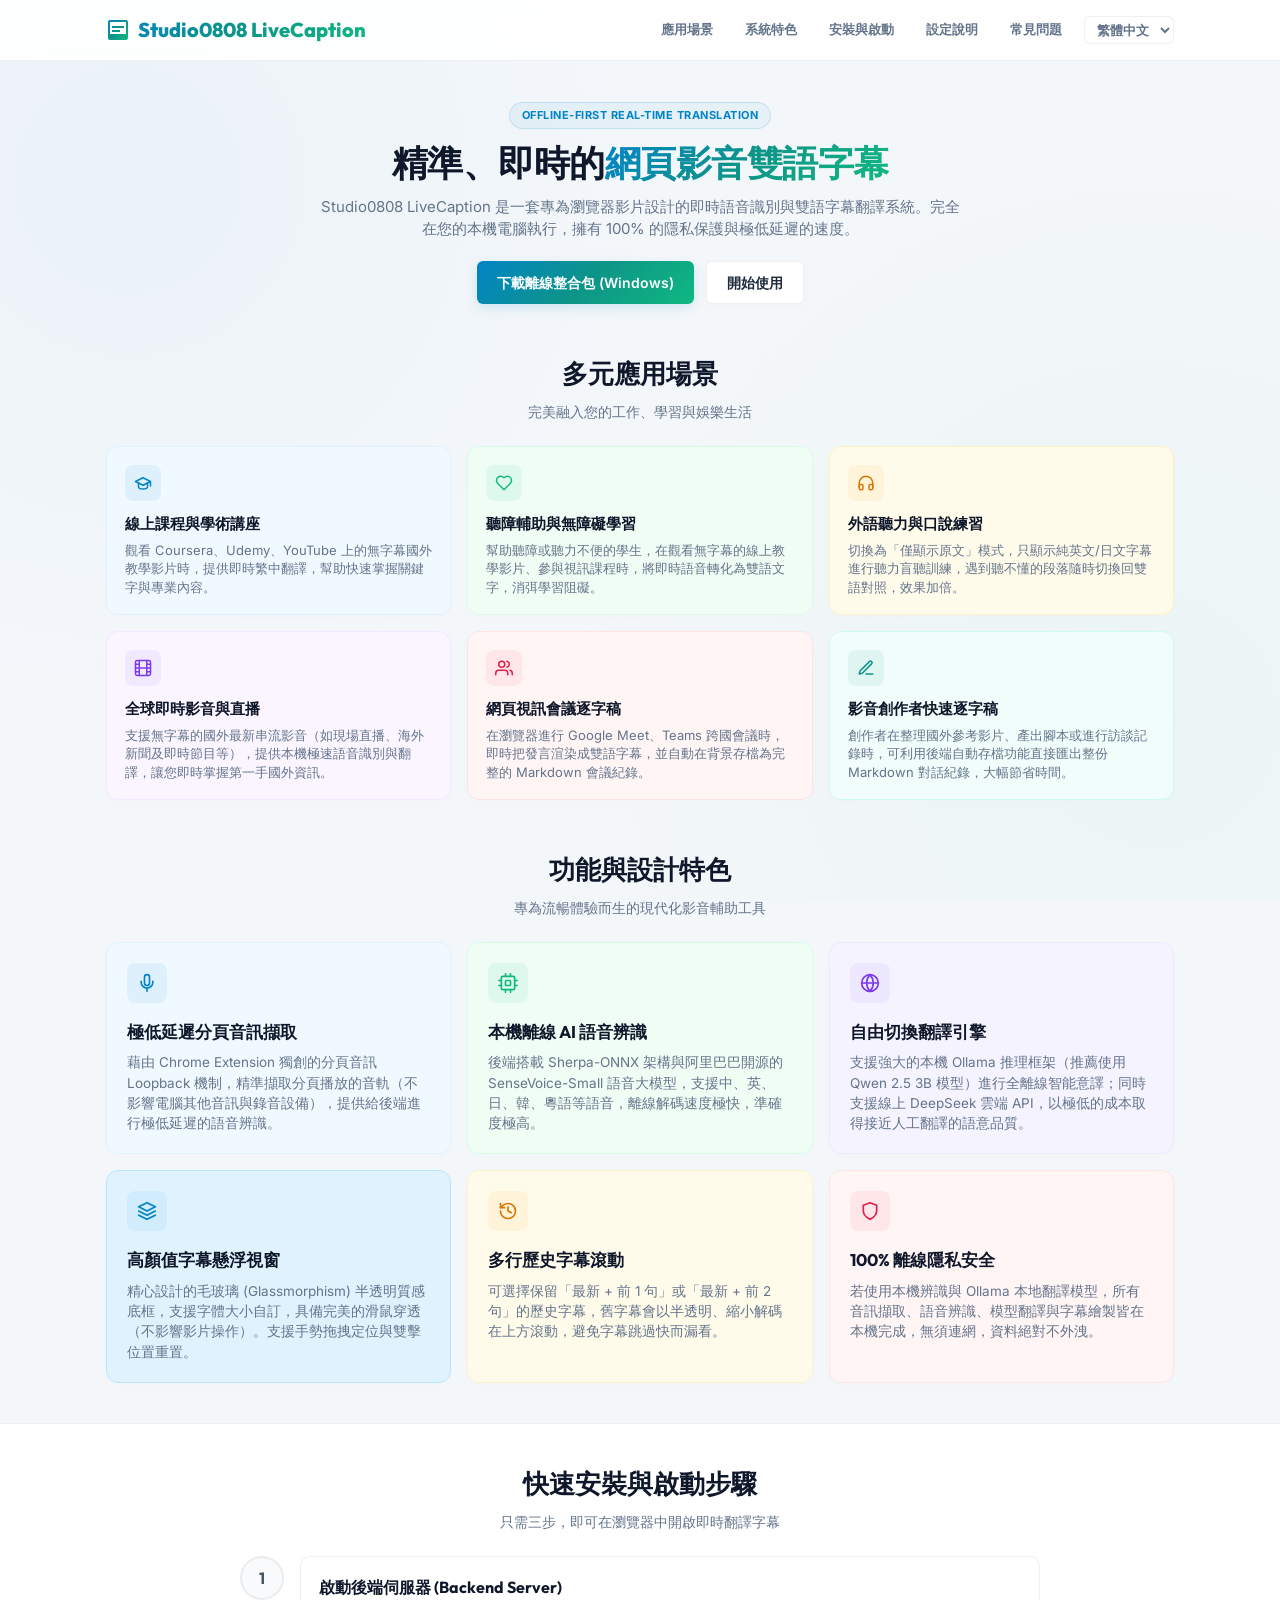
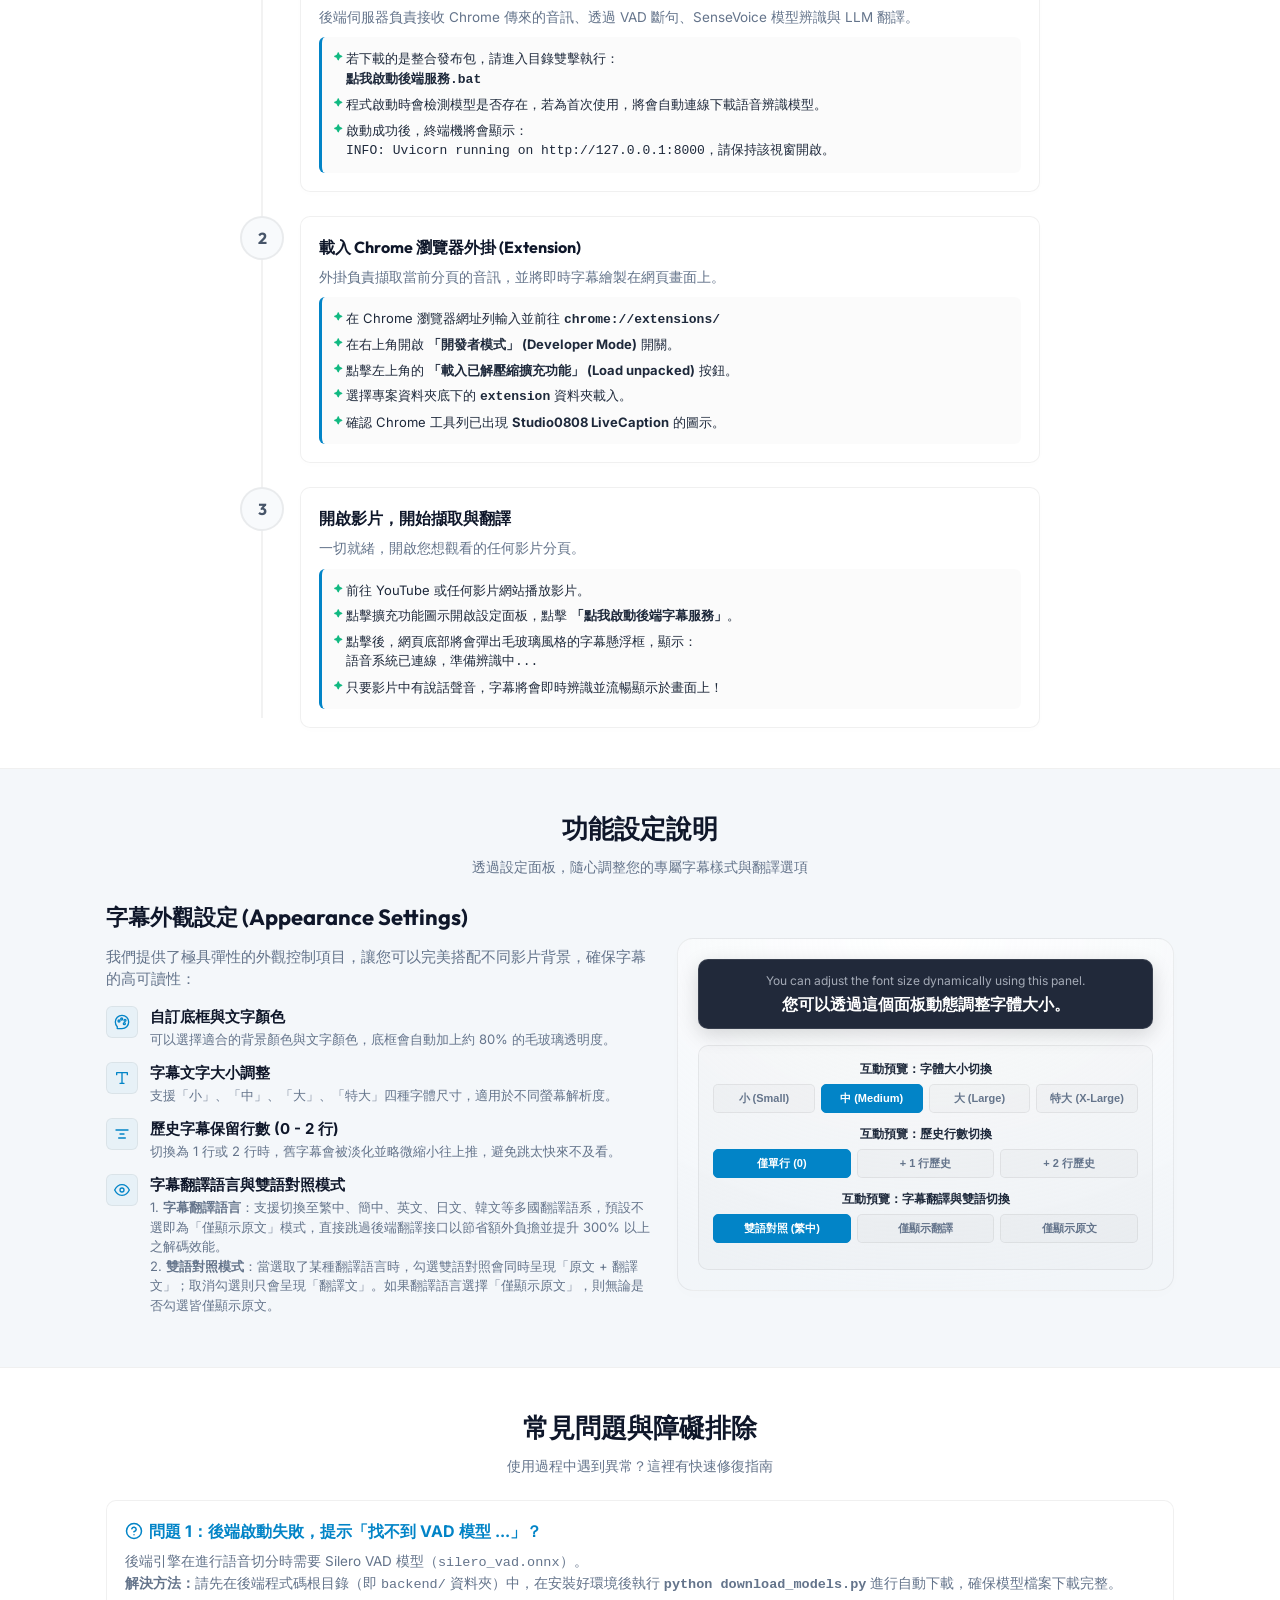
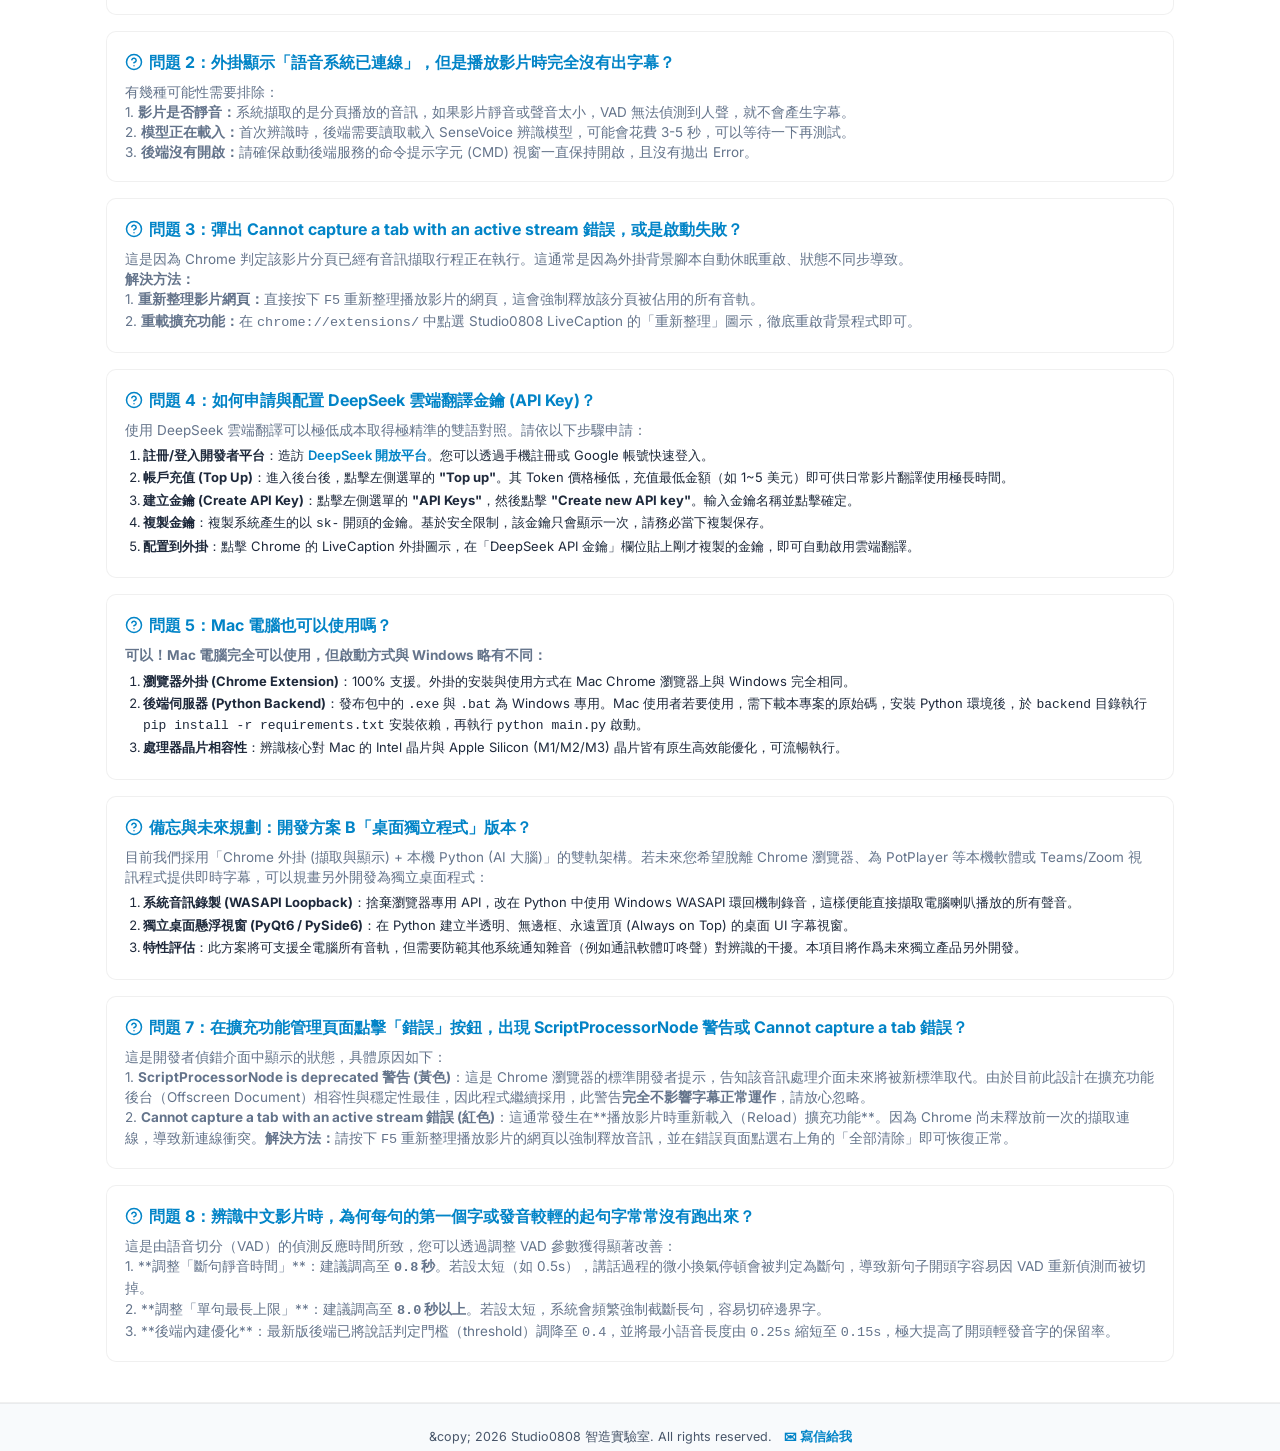
==== docs/index.html @ 37055230 "fix: repair duplicate rendering in FAQ and add missing macOS Python dependencies" ====
<!DOCTYPE html>
<html lang="zh-TW">
<head>
  <meta charset="UTF-8">
  <meta name="viewport" content="width=device-width, initial-scale=1.0">
  <title>即時字幕-Studio0808 </title>
  <!-- Colorful Inline SVG Favicon representing speech & play -->
  <link rel="icon" type="image/svg+xml" href="data:image/svg+xml,%3Csvg xmlns='http://www.w3.org/2000/svg' viewBox='0 0 24 24'%3E%3Cdefs%3E%3ClinearGradient id='fav-grad' x1='0%25' y1='0%25' x2='100%25' y2='100%25'%3E%3Cstop offset='0%25' stop-color='%230284c7'/%3E%3Cstop offset='100%25' stop-color='%2310b981'/%3E%3C/linearGradient%3E%3C/defs%3E%3Cpath fill='url(%23fav-grad)' d='M20 2H4c-1.1 0-2 .9-2 2v12c0 1.1.9 2 2 2h14l4 4V4c0-1.1-.9-2-2-2zM8 14H6v-2h2v2zm0-3H6V9h2v2zm0-3H6V6h2v2zm8 6h-6v-2h6v2zm0-3h-6V9h6v2zm0-3h-6V6h6v2z'/%3E%3C/svg%3E">
  <!-- Google Fonts: Inter & Outfit -->
  <link rel="preconnect" href="https://fonts.googleapis.com">
  <link rel="preconnect" href="https://fonts.gstatic.com" crossorigin>
  <link href="https://fonts.googleapis.com/css2?family=Inter:wght@300;400;500;600;700&family=Outfit:wght@400;500;600;700;800&display=swap" rel="stylesheet">
  
  <style>
    :root {
      --bg-primary: #f4f7fa; /* 陽光清新淺灰藍 */
      --bg-secondary: #ffffff; /* 純白背景 */
      --bg-tertiary: #eef2f6; /* 卡片與側欄底色 */
      --text-primary: #1e293b; /* 深石板灰 */
      --text-secondary: #64748b; /* 涼爽灰色 */
      --accent-gradient: linear-gradient(135deg, #0284c7 0%, #0d9488 50%, #10b981 100%); /* 蔚藍到翠綠漸層 */
      --accent-color: #0284c7; /* 蔚藍 */
      --accent-color-light: #10b981; /* 翠綠 */
      --accent-glow: rgba(2, 132, 199, 0.08);
      --glass-bg: rgba(255, 255, 255, 0.9);
      --glass-border: rgba(0, 0, 0, 0.06);
      --font-heading: 'Outfit', 'Inter', -apple-system, BlinkMacSystemFont, sans-serif;
      --font-body: 'Inter', -apple-system, BlinkMacSystemFont, "Segoe UI", Roboto, sans-serif;
      --transition-smooth: all 0.25s cubic-bezier(0.4, 0, 0.2, 1);
    }

    * {
      box-sizing: border-box;
      margin: 0;
      padding: 0;
    }

    html {
      scroll-behavior: smooth;
    }

    body {
      background-color: var(--bg-primary);
      color: var(--text-primary);
      font-family: var(--font-body);
      line-height: 1.5;
      overflow-x: hidden;
      background-image: 
        radial-gradient(circle at 10% 20%, rgba(2, 132, 199, 0.04) 0%, transparent 40%),
        radial-gradient(circle at 90% 80%, rgba(16, 185, 129, 0.04) 0%, transparent 45%);
      background-attachment: fixed;
    }

    /* Custom Scrollbar */
    ::-webkit-scrollbar {
      width: 8px;
    }
    ::-webkit-scrollbar-track {
      background: var(--bg-primary);
    }
    ::-webkit-scrollbar-thumb {
      background: #cbd5e1;
      border-radius: 4px;
    }
    ::-webkit-scrollbar-thumb:hover {
      background: #94a3b8;
    }

    /* Container layout */
    .container {
      max-width: 1100px;
      margin: 0 auto;
      padding: 0 16px;
    }

    /* Header & Navigation */
    header {
      background: rgba(255, 255, 255, 0.85);
      backdrop-filter: blur(12px);
      -webkit-backdrop-filter: blur(12px);
      border-bottom: 1px solid var(--glass-border);
      position: sticky;
      top: 0;
      z-index: 100;
      transition: var(--transition-smooth);
    }

    .nav-wrapper {
      display: flex;
      justify-content: space-between;
      align-items: center;
      height: 60px;
    }

    .logo {
      font-family: var(--font-heading);
      font-size: 20px;
      font-weight: 800;
      background: var(--accent-gradient);
      -webkit-background-clip: text;
      -webkit-text-fill-color: transparent;
      display: flex;
      align-items: center;
      gap: 8px;
    }

    .logo svg {
      width: 24px;
      height: 24px;
      fill: url(#logo-grad);
    }

    nav ul {
      display: flex;
      list-style: none;
      gap: 12px;
    }

    nav a {
      color: var(--text-secondary);
      text-decoration: none;
      font-weight: 600;
      font-size: 13px;
      transition: var(--transition-smooth);
      padding: 6px 10px;
      border-radius: 6px;
    }

    nav a:hover, nav a.active {
      color: var(--text-primary);
      background: rgba(0, 0, 0, 0.04);
    }

    /* Hero Section (More Compact) */
    .hero {
      padding: 40px 0 20px;
      text-align: center;
      position: relative;
    }

    .hero-badge {
      display: inline-block;
      padding: 4px 12px;
      background: rgba(2, 132, 199, 0.06);
      border: 1px solid rgba(2, 132, 199, 0.15);
      border-radius: 100px;
      color: #0284c7;
      font-size: 11px;
      font-weight: 700;
      margin-bottom: 12px;
      text-transform: uppercase;
      letter-spacing: 0.5px;
    }

    .hero h1 {
      font-family: var(--font-heading);
      font-size: 36px;
      font-weight: 800;
      line-height: 1.2;
      margin-bottom: 12px;
      letter-spacing: -0.5px;
      color: #0f172a;
    }

    .hero h1 span {
      background: var(--accent-gradient);
      -webkit-background-clip: text;
      -webkit-text-fill-color: transparent;
    }

    .hero p {
      font-size: 15px;
      color: var(--text-secondary);
      max-width: 650px;
      margin: 0 auto 20px;
    }

    .hero-buttons {
      display: flex;
      justify-content: center;
      gap: 12px;
    }

    .btn {
      display: inline-flex;
      align-items: center;
      gap: 6px;
      padding: 10px 20px;
      border-radius: 6px;
      font-size: 14px;
      font-weight: 600;
      text-decoration: none;
      cursor: pointer;
      transition: var(--transition-smooth);
    }

    .btn-primary {
      background: var(--accent-gradient);
      color: white;
      box-shadow: 0 4px 12px rgba(2, 132, 199, 0.15);
    }

    .btn-primary:hover {
      transform: translateY(-1.5px);
      box-shadow: 0 6px 18px rgba(2, 132, 199, 0.25);
    }

    .btn-secondary {
      background: #ffffff;
      color: var(--text-primary);
      border: 1px solid var(--glass-border);
      box-shadow: 0 2px 8px rgba(0, 0, 0, 0.02);
    }

    .btn-secondary:hover {
      background: var(--bg-tertiary);
      transform: translateY(-1.5px);
    }

    /* Scenarios Section (More Compact) */
    .scenarios-section {
      padding: 30px 0 20px;
    }

    .scenarios-grid {
      display: grid;
      grid-template-columns: repeat(auto-fit, minmax(280px, 1fr));
      gap: 16px;
      margin-top: 20px;
    }

    .scenario-card {
      background: var(--glass-bg);
      border: 1px solid var(--glass-border);
      border-radius: 12px;
      padding: 18px;
      box-shadow: 0 2px 12px rgba(0, 0, 0, 0.01);
      transition: var(--transition-smooth);
    }

    .scenario-card:hover {
      transform: translateY(-3px);
      box-shadow: 0 8px 20px rgba(2, 132, 199, 0.06);
      border-color: rgba(2, 132, 199, 0.15);
    }

    /* Diverse Light Pastel Backgrounds for Scenario Cards */
    .scenario-card:nth-child(1) { background-color: #f0f9ff; border-color: #e0f2fe; }
    .scenario-card:nth-child(1) .scenario-icon { background: rgba(2, 132, 199, 0.08); color: #0284c7; }

    .scenario-card:nth-child(2) { background-color: #f0fdf4; border-color: #dcfce7; }
    .scenario-card:nth-child(2) .scenario-icon { background: rgba(16, 185, 129, 0.08); color: #10b981; }

    .scenario-card:nth-child(3) { background-color: #fffbeb; border-color: #fef3c7; }
    .scenario-card:nth-child(3) .scenario-icon { background: rgba(245, 158, 11, 0.08); color: #d97706; }

    .scenario-card:nth-child(4) { background-color: #faf5ff; border-color: #f3e8ff; }
    .scenario-card:nth-child(4) .scenario-icon { background: rgba(139, 92, 246, 0.08); color: #7c3aed; }

    .scenario-card:nth-child(5) { background-color: #fff5f5; border-color: #ffe3e3; }
    .scenario-card:nth-child(5) .scenario-icon { background: rgba(244, 63, 94, 0.08); color: #e11d48; }

    .scenario-card:nth-child(6) { background-color: #f0fdfa; border-color: #ccfbf1; }
    .scenario-card:nth-child(6) .scenario-icon { background: rgba(13, 148, 136, 0.08); color: #0d9488; }

    .scenario-icon {
      width: 36px;
      height: 36px;
      background: rgba(16, 185, 129, 0.06);
      color: var(--accent-color-light);
      border-radius: 8px;
      display: flex;
      align-items: center;
      justify-content: center;
      margin-bottom: 12px;
    }

    .scenario-icon svg {
      width: 18px;
      height: 18px;
    }

    .scenario-card h3 {
      font-family: var(--font-heading);
      font-size: 15px;
      font-weight: 700;
      color: #0f172a;
      margin-bottom: 6px;
    }

    .scenario-card p {
      font-size: 13px;
      color: var(--text-secondary);
      line-height: 1.4;
    }

    /* Features Grid (More Compact) */
    .features-section {
      padding: 30px 0 40px;
    }

    .section-title-wrapper {
      text-align: center;
      margin-bottom: 24px;
    }

    .section-title {
      font-family: var(--font-heading);
      font-size: 26px;
      font-weight: 700;
      color: #0f172a;
      margin-bottom: 8px;
    }

    .section-subtitle {
      font-size: 14px;
      color: var(--text-secondary);
      max-width: 600px;
      margin: 0 auto;
    }

    .features-grid {
      display: grid;
      grid-template-columns: repeat(auto-fit, minmax(280px, 1fr));
      gap: 16px;
    }

    .feature-card {
      background: var(--bg-secondary);
      border: 1px solid var(--glass-border);
      border-radius: 12px;
      padding: 20px;
      box-shadow: 0 2px 12px rgba(0, 0, 0, 0.01);
      transition: var(--transition-smooth);
      position: relative;
      overflow: hidden;
    }

    .feature-card::before {
      content: '';
      position: absolute;
      top: 0;
      left: 0;
      width: 100%;
      height: 3px;
      background: var(--accent-gradient);
      opacity: 0;
      transition: var(--transition-smooth);
    }

    .feature-card:hover {
      transform: translateY(-4px);
      border-color: rgba(2, 132, 199, 0.15);
      box-shadow: 0 10px 25px rgba(2, 132, 199, 0.04);
    }

    .feature-card:hover::before {
      opacity: 1;
    }

    /* Diverse Light Pastel Backgrounds for Feature Cards */
    .feature-card:nth-child(1) { background-color: #f0f9ff; border-color: #e0f2fe; }
    .feature-card:nth-child(1) .feature-icon-wrapper { background: rgba(2, 132, 199, 0.08); color: #0284c7; }

    .feature-card:nth-child(2) { background-color: #f0fdf4; border-color: #dcfce7; }
    .feature-card:nth-child(2) .feature-icon-wrapper { background: rgba(16, 185, 129, 0.08); color: #10b981; }

    .feature-card:nth-child(3) { background-color: #f5f3ff; border-color: #ede9fe; }
    .feature-card:nth-child(3) .feature-icon-wrapper { background: rgba(139, 92, 246, 0.08); color: #7c3aed; }

    .feature-card:nth-child(4) { background-color: #e0f2fe; border-color: #bae6fd; }
    .feature-card:nth-child(4) .feature-icon-wrapper { background: rgba(14, 165, 233, 0.08); color: #0284c7; }

    .feature-card:nth-child(5) { background-color: #fffbeb; border-color: #fef3c7; }
    .feature-card:nth-child(5) .feature-icon-wrapper { background: rgba(245, 158, 11, 0.08); color: #d97706; }

    .feature-card:nth-child(6) { background-color: #fff5f5; border-color: #ffe3e3; }
    .feature-card:nth-child(6) .feature-icon-wrapper { background: rgba(244, 63, 94, 0.08); color: #e11d48; }

    .feature-icon-wrapper {
      width: 40px;
      height: 40px;
      border-radius: 8px;
      background: rgba(2, 132, 199, 0.06);
      display: flex;
      align-items: center;
      justify-content: center;
      color: var(--accent-color);
      margin-bottom: 16px;
    }

    .feature-icon-wrapper svg {
      width: 20px;
      height: 20px;
    }

    .feature-card h3 {
      font-family: var(--font-heading);
      font-size: 17px;
      font-weight: 700;
      margin-bottom: 8px;
      color: #0f172a;
    }

    .feature-card p {
      color: var(--text-secondary);
      font-size: 13.5px;
      line-height: 1.5;
    }

    /* Operations Flow & Steps (More Compact) */
    .steps-section {
      background: var(--bg-secondary);
      padding: 40px 0;
      border-top: 1px solid var(--glass-border);
      border-bottom: 1px solid var(--glass-border);
    }

    .steps-flow {
      max-width: 800px;
      margin: 24px auto 0;
      position: relative;
    }

    .steps-flow::before {
      content: '';
      position: absolute;
      left: 21px;
      top: 10px;
      bottom: 10px;
      width: 2px;
      background: rgba(0, 0, 0, 0.05);
    }

    .step-item {
      display: flex;
      gap: 16px;
      margin-bottom: 24px;
      position: relative;
    }

    .step-item:last-child {
      margin-bottom: 0;
    }

    .step-badge {
      width: 44px;
      height: 44px;
      border-radius: 50%;
      background: #f8fafc;
      border: 2px solid var(--glass-border);
      display: flex;
      align-items: center;
      justify-content: center;
      font-family: var(--font-heading);
      font-size: 16px;
      font-weight: 700;
      color: #475569;
      z-index: 2;
      flex-shrink: 0;
      transition: var(--transition-smooth);
    }

    .step-item:hover .step-badge {
      border-color: var(--accent-color);
      color: var(--accent-color);
      background: rgba(2, 132, 199, 0.06);
      box-shadow: 0 0 10px var(--accent-glow);
    }

    .step-content {
      background: var(--glass-bg);
      backdrop-filter: blur(8px);
      border: 1px solid var(--glass-border);
      border-radius: 10px;
      padding: 18px;
      flex-grow: 1;
      box-shadow: 0 2px 10px rgba(0, 0, 0, 0.01);
    }

    .step-content h3 {
      font-family: var(--font-heading);
      font-size: 16px;
      font-weight: 700;
      color: #0f172a;
      margin-bottom: 8px;
      display: flex;
      align-items: center;
      gap: 6px;
    }

    .step-content p {
      color: var(--text-secondary);
      font-size: 13.5px;
      margin-bottom: 10px;
    }

    .step-details {
      background: rgba(0, 0, 0, 0.015);
      border-radius: 6px;
      padding: 12px;
      border-left: 3px solid var(--accent-color);
    }

    .step-details ul {
      list-style-type: none;
    }

    .step-details li {
      font-size: 13px;
      color: var(--text-primary);
      margin-bottom: 6px;
      padding-left: 12px;
      position: relative;
    }

    .step-details li::before {
      content: '✦';
      color: var(--accent-color-light);
      position: absolute;
      left: 0;
      font-size: 9px;
      top: 1px;
    }

    .step-details li:last-child {
      margin-bottom: 0;
    }

    /* Configuration Panel Showcase (More Compact) */
    .config-section {
      padding: 40px 0;
    }

    .config-showcase {
      display: flex;
      flex-wrap: wrap;
      gap: 24px;
      align-items: center;
      margin-top: 24px;
    }

    .config-text {
      flex: 1 1 450px;
    }

    .config-text h3 {
      font-family: var(--font-heading);
      font-size: 22px;
      margin-bottom: 12px;
      color: #0f172a;
    }

    .config-text p {
      color: var(--text-secondary);
      margin-bottom: 16px;
      font-size: 14.5px;
    }

    .config-item {
      display: flex;
      gap: 12px;
      margin-bottom: 12px;
    }

    .config-item-icon {
      width: 32px;
      height: 32px;
      border-radius: 6px;
      background: rgba(2, 132, 199, 0.05);
      border: 1px solid var(--glass-border);
      display: flex;
      align-items: center;
      justify-content: center;
      color: var(--accent-color);
      flex-shrink: 0;
    }

    .config-item-icon svg {
      width: 16px;
      height: 16px;
    }

    .config-item-text h4 {
      font-size: 15px;
      font-weight: 700;
      margin-bottom: 2px;
      color: #0f172a;
    }

    .config-item-text p {
      font-size: 13px;
      color: var(--text-secondary);
      margin-bottom: 0;
    }

    .config-visual {
      flex: 1 1 400px;
      background: radial-gradient(100% 100% at 50% 0%, rgba(255, 255, 255, 0.95) 0%, rgba(240, 244, 248, 0.6) 100%);
      border: 1px solid var(--glass-border);
      border-radius: 16px;
      padding: 20px;
      position: relative;
      box-shadow: 0 4px 15px rgba(0, 0, 0, 0.01);
      width: 100%;
    }

    /* Mock Subtitle Window Demo */
    .mock-caption-window {
      background: rgba(15, 23, 42, 0.92);
      border: 1px solid rgba(255, 255, 255, 0.1);
      border-radius: 10px;
      padding: 12px 16px;
      text-align: center;
      box-shadow: 0 6px 20px rgba(0, 0, 0, 0.15);
      margin-bottom: 16px;
      max-width: 100%;
    }

    .mock-line {
      margin-bottom: 6px;
    }
    
    .mock-line:last-child {
      margin-bottom: 0;
    }

    .mock-line.history {
      opacity: 0.45;
      transform: scale(0.94);
    }

    .mock-raw {
      font-size: 12px;
      color: rgba(220, 225, 235, 0.7);
      margin-bottom: 2px;
    }

    .mock-zh {
      font-size: 15px;
      color: #38bdf8;
      font-weight: 700;
    }

    .mock-zh-latest {
      font-size: 16px;
      color: #ffffff;
      font-weight: 700;
    }

    /* Interactive Size Demo Control */
    .interactive-demo {
      background: rgba(0, 0, 0, 0.015);
      border: 1px solid var(--glass-border);
      border-radius: 10px;
      padding: 14px;
    }

    .interactive-controls {
      display: flex;
      justify-content: space-between;
      margin-bottom: 12px;
      gap: 6px;
    }

    .demo-btn {
      flex: 1;
      padding: 6px;
      border: 1px solid var(--glass-border);
      background: rgba(0, 0, 0, 0.02);
      color: var(--text-secondary);
      border-radius: 5px;
      cursor: pointer;
      font-size: 11px;
      font-weight: 600;
      transition: var(--transition-smooth);
    }

    .demo-btn.active, .demo-btn:hover {
      background: var(--accent-color);
      color: white;
      border-color: var(--accent-color);
    }

    /* Troubleshooting section (More Compact) */
    .faq-section {
      background: var(--bg-secondary);
      padding: 40px 0;
      border-top: 1px solid var(--glass-border);
      border-bottom: 1px solid var(--glass-border);
    }

    .faq-grid {
      display: grid;
      grid-template-columns: 1fr;
      gap: 16px;
      margin-top: 24px;
    }

    .faq-card {
      background: var(--glass-bg);
      border: 1px solid var(--glass-border);
      border-radius: 10px;
      padding: 18px;
      transition: var(--transition-smooth);
    }

    .faq-card:hover {
      border-color: rgba(2, 132, 199, 0.2);
    }

    .faq-card h4 {
      font-size: 16px;
      font-weight: 700;
      margin-bottom: 8px;
      color: var(--accent-color);
      display: flex;
      align-items: center;
      gap: 6px;
    }

    .faq-card p, .faq-card .faq-desc {
      color: var(--text-secondary);
      font-size: 13.5px;
      line-height: 1.5;
    }

    .faq-card ol {
      margin-left: 18px;
      margin-top: 6px;
      font-size: 13px;
      color: var(--text-primary);
    }

    .faq-card ol li {
      margin-bottom: 3px;
    }

    .alert-box {
      margin-top: 8px;
      padding: 10px 14px;
      border-radius: 4px;
      background: rgba(239, 68, 68, 0.04);
      border: 1px solid rgba(239, 68, 68, 0.12);
      font-size: 12.5px;
      color: #dc2626;
    }

    /* Footer (Centered & Clean) */
    footer {
      padding: 24px 0;
      text-align: center;
      border-top: 1px solid var(--glass-border);
      color: var(--text-secondary);
      font-size: 12.5px;
      background: #f8fafc;
    }

    footer p {
      margin-bottom: 4px;
      color: #475569;
    }

    /* Responsive adjustments for Mobile & Tablet */
    @media (max-width: 768px) {
      .hero {
        padding: 30px 0 10px;
      }
      .hero h1 {
        font-size: 28px;
      }
      .hero p {
        font-size: 14px;
      }
      .nav-wrapper {
        flex-direction: column;
        height: auto;
        padding: 12px 0;
        gap: 10px;
      }
      nav ul {
        flex-wrap: wrap;
        justify-content: center;
        gap: 6px;
      }
      nav a {
        padding: 4px 8px;
        font-size: 12px;
      }
      .step-item {
        flex-direction: column;
        gap: 12px;
      }
      .steps-flow::before {
        display: none;
      }
      .step-badge {
        align-self: flex-start;
        width: 36px;
        height: 36px;
        font-size: 14px;
      }
      .feature-card, .scenario-card {
        padding: 16px;
      }
      .config-showcase {
        flex-direction: column;
        align-items: stretch;
      }
      .interactive-controls {
        flex-wrap: wrap;
      }
      .demo-btn {
        flex: 1 1 calc(50% - 4px);
        margin-bottom: 4px;
      }
    }

    @media (max-width: 480px) {
      .hero-buttons {
        flex-direction: column;
        align-items: stretch;
        gap: 8px;
        max-width: 280px;
        margin: 0 auto;
      }
      .btn {
        justify-content: center;
      }
      .demo-btn {
        flex: 1 1 100%;
      }
    }

    #doc-lang-select {
      background: rgba(255, 255, 255, 0.8);
      border: 1px solid var(--glass-border);
      border-radius: 6px;
      padding: 4px 8px;
      font-size: 13px;
      font-weight: 600;
      color: var(--text-secondary);
      cursor: pointer;
      outline: none;
      transition: var(--transition-smooth);
      font-family: var(--font-body);
    }
    #doc-lang-select:hover, #doc-lang-select:focus {
      border-color: var(--accent-color);
      color: var(--text-primary);
      background: #ffffff;
      box-shadow: 0 0 8px var(--accent-glow);
    }
    .lang-select-item {
      display: flex;
      align-items: center;
    }
  </style>
</head>
<body>

  <!-- SVG gradient definition -->
  <svg style="position: absolute; width: 0; height: 0;" aria-hidden="true" focusable="false">
    <defs>
      <linearGradient id="logo-grad" x1="0%" y1="0%" x2="100%" y2="100%">
        <stop offset="0%" stop-color="#0284c7" />
        <stop offset="50%" stop-color="#0d9488" />
        <stop offset="100%" stop-color="#10b981" />
      </linearGradient>
    </defs>
  </svg>

  <header>
    <div class="container nav-wrapper">
      <div class="logo">
        <!-- Caption Icon -->
        <svg viewBox="0 0 24 24">
          <path d="M20,2H4C2.9,2,2,2.9,2,4v16c0,1.1,0.9,2,2,2h16c1.1,0,2-0.9,2-2V4C22,2.9,21.1,2,20,2z M20,16H4V4h16V16z M6,12h8v2H6V12z M6,8h12v2H6V8z"/>
        </svg>
        <span>Studio0808 LiveCaption</span>
      </div>
      <nav>
        <ul>
          <li><a href="#scenarios" data-i18n="nav-scenarios">應用場景</a></li>
          <li><a href="#features" data-i18n="nav-features">系統特色</a></li>
          <li><a href="#steps" data-i18n="nav-steps">安裝與啟動</a></li>
          <li><a href="#config" data-i18n="nav-config">設定說明</a></li>
          <li><a href="#troubleshooting" data-i18n="nav-troubleshooting">常見問題</a></li>
          <li class="lang-select-item">
            <select id="doc-lang-select" aria-label="Language Selector">
              <option value="zh-TW">繁體中文</option>
              <option value="zh-CN">简体中文</option>
              <option value="en">English</option>
              <option value="ja">日本語</option>
              <option value="ko">한국어</option>
            </select>
          </li>
        </ul>
      </nav>
    </div>
  </header>

  <!-- Hero Section -->
  <section class="hero">
    <div class="container">
      <div class="hero-badge" data-i18n="hero-badge">OFFLINE-FIRST REAL-TIME TRANSLATION</div>
      <h1 data-i18n="hero-title">精準、即時的<span>網頁影音雙語字幕</span></h1>
      <p data-i18n="hero-desc">Studio0808 LiveCaption 是一套專為瀏覽器影片設計的即時語音識別與雙語字幕翻譯系統。完全在您的本機電腦執行，擁有 100% 的隱私保護與極低延遲的速度。</p>
      <div class="hero-buttons">
        <a href="https://drive.google.com/file/d/1mepxzOthPV2NeWjwenk8yNsSSB0vaJGF/view?usp=sharing" target="_blank" class="btn btn-primary" data-i18n="btn-download">下載離線整合包 (Windows)</a>
        <a href="#steps" class="btn btn-secondary" data-i18n="btn-start">開始使用</a>
      </div>
    </div>
  </section>

  <!-- Scenarios Section -->
  <section id="scenarios" class="scenarios-section">
    <div class="container">
      <div class="section-title-wrapper">
        <h2 class="section-title" data-i18n="title-scenarios">多元應用場景</h2>
        <p class="section-subtitle" data-i18n="sub-scenarios">完美融入您的工作、學習與娛樂生活</p>
      </div>
      
      <div class="scenarios-grid">
        <!-- Scenario 1 -->
        <div class="scenario-card">
          <div class="scenario-icon">
            <svg viewBox="0 0 24 24" fill="none" stroke="currentColor" stroke-width="2" stroke-linecap="round" stroke-linejoin="round">
              <path d="M22 10v6M2 10l10-5 10 5-10 5z"/>
              <path d="M6 12v5c0 2 2 3 6 3s6-1 6-3v-5"/>
            </svg>
          </div>
          <h3 data-i18n="s1-title">線上課程與學術講座</h3>
          <p data-i18n="s1-desc">觀看 Coursera、Udemy、YouTube 上的無字幕國外教學影片時，提供即時繁中翻譯，幫助快速掌握關鍵字與專業內容。</p>
        </div>

        <!-- Scenario 2 -->
        <div class="scenario-card">
          <div class="scenario-icon">
            <svg viewBox="0 0 24 24" fill="none" stroke="currentColor" stroke-width="2" stroke-linecap="round" stroke-linejoin="round">
              <path d="M19 14c1.49-1.46 3-3.21 3-5.5A5.5 5.5 0 0 0 16.5 3c-1.76 0-3 .5-4.5 2-1.5-1.5-2.74-2-4.5-2A5.5 5.5 0 0 0 2 8.5c0 2.3 1.5 4.05 3 5.5l7 7Z"/>
            </svg>
          </div>
          <h3 data-i18n="s2-title">聽障輔助與無障礙學習</h3>
          <p data-i18n="s2-desc">幫助聽障或聽力不便的學生，在觀看無字幕的線上教學影片、參與視訊課程時，將即時語音轉化為雙語文字，消弭學習阻礙。</p>
        </div>

        <!-- Scenario 3 -->
        <div class="scenario-card">
          <div class="scenario-icon">
            <svg viewBox="0 0 24 24" fill="none" stroke="currentColor" stroke-width="2" stroke-linecap="round" stroke-linejoin="round">
              <path d="M3 18v-6a9 9 0 0 1 18 0v6"/>
              <path d="M21 19a2 2 0 0 1-2 2h-1a2 2 0 0 1-2-2v-3a2 2 0 0 1 2-2h3zM3 19a2 2 0 0 0 2 2h1a2 2 0 0 0 2-2v-3a2 2 0 0 0-2-2H3z"/>
            </svg>
          </div>
          <h3 data-i18n="s3-title">外語聽力與口說練習</h3>
          <p data-i18n="s3-desc">切換為「僅顯示原文」模式，只顯示純英文/日文字幕進行聽力盲聽訓練，遇到聽不懂的段落隨時切換回雙語對照，效果加倍。</p>
        </div>

        <!-- Scenario 4 -->
        <div class="scenario-card">
          <div class="scenario-icon">
            <svg viewBox="0 0 24 24" fill="none" stroke="currentColor" stroke-width="2" stroke-linecap="round" stroke-linejoin="round">
              <rect x="2" y="2" width="20" height="20" rx="2.18" ry="2.18"/>
              <line x1="7" y1="2" x2="7" y2="22"/>
              <line x1="17" y1="2" x2="17" y2="22"/>
              <line x1="2" y1="12" x2="22" y2="12"/>
              <line x1="2" y1="7" x2="7" y2="7"/>
              <line x1="2" y1="17" x2="7" y2="17"/>
              <line x1="17" y1="17" x2="22" y2="17"/>
              <line x1="17" y1="7" x2="22" y2="7"/>
            </svg>
          </div>
          <h3 data-i18n="s4-title">全球即時影音與直播</h3>
          <p data-i18n="s4-desc">支援無字幕的國外最新串流影音（如現場直播、海外新聞及即時節目等），提供本機極速語音識別與翻譯，讓您即時掌握第一手國外資訊。</p>
        </div>

        <!-- Scenario 5 -->
        <div class="scenario-card">
          <div class="scenario-icon">
            <svg viewBox="0 0 24 24" fill="none" stroke="currentColor" stroke-width="2" stroke-linecap="round" stroke-linejoin="round">
              <path d="M17 21v-2a4 4 0 0 0-4-4H5a4 4 0 0 0-4 4v2"/>
              <circle cx="9" cy="7" r="4"/>
              <path d="M23 21v-2a4 4 0 0 0-3-3.87"/>
              <path d="M16 3.13a4 4 0 0 1 0 7.75"/>
            </svg>
          </div>
          <h3 data-i18n="s5-title">網頁視訊會議逐字稿</h3>
          <p data-i18n="s5-desc">在瀏覽器進行 Google Meet、Teams 跨國會議時，即時把發言渲染成雙語字幕，並自動在背景存檔為完整的 Markdown 會議紀錄。</p>
        </div>

        <!-- Scenario 6 -->
        <div class="scenario-card">
          <div class="scenario-icon">
            <svg viewBox="0 0 24 24" fill="none" stroke="currentColor" stroke-width="2" stroke-linecap="round" stroke-linejoin="round">
              <path d="M12 20h9"/>
              <path d="M16.5 3.5a2.12 2.12 0 0 1 3 3L7 19l-4 1 1-4Z"/>
            </svg>
          </div>
          <h3>影音創作者快速逐字稿</h3>
          <p>創作者在整理國外參考影片、產出腳本或進行訪談記錄時，可利用後端自動存檔功能直接匯出整份 Markdown 對話紀錄，大幅節省時間。</p>
        </div>
      </div>
    </div>
  </section>

  <!-- Features Section -->
  <section id="features" class="features-section">
    <div class="container">
      <div class="section-title-wrapper">
        <h2 class="section-title">功能與設計特色</h2>
        <p class="section-subtitle">專為流暢體驗而生的現代化影音輔助工具</p>
      </div>

      <div class="features-grid">
        <!-- Feature 1 -->
        <div class="feature-card">
          <div class="feature-icon-wrapper">
            <svg viewBox="0 0 24 24" fill="none" stroke="currentColor" stroke-width="2" stroke-linecap="round" stroke-linejoin="round">
              <path d="M12 2a3 3 0 0 0-3 3v7a3 3 0 0 0 6 0V5a3 3 0 0 0-3-3Z"/>
              <path d="M19 10v1a7 7 0 0 1-14 0v-1"/>
              <line x1="12" x2="12" y1="19" y2="22"/>
            </svg>
          </div>
          <h3>極低延遲分頁音訊擷取</h3>
          <p>藉由 Chrome Extension 獨創的分頁音訊 Loopback 機制，精準擷取分頁播放的音軌（不影響電腦其他音訊與錄音設備），提供給後端進行極低延遲的語音辨識。</p>
        </div>

        <!-- Feature 2 -->
        <div class="feature-card">
          <div class="feature-icon-wrapper">
            <svg viewBox="0 0 24 24" fill="none" stroke="currentColor" stroke-width="2">
              <rect x="4" y="4" width="16" height="16" rx="2" stroke-linecap="round" stroke-linejoin="round"/>
              <rect x="9" y="9" width="6" height="6" rx="1" stroke-linecap="round" stroke-linejoin="round"/>
              <path d="M9 1v3M15 1v3M9 20v3M15 20v3M20 9h3M20 15h3M1 9h3M1 15h3" stroke-linecap="round"/>
            </svg>
          </div>
          <h3>本機離線 AI 語音辨識</h3>
          <p>後端搭載 Sherpa-ONNX 架構與阿里巴巴開源的 SenseVoice-Small 語音大模型，支援中、英、日、韓、粵語等語音，離線解碼速度極快，準確度極高。</p>
        </div>

        <!-- Feature 3 -->
        <div class="feature-card">
          <div class="feature-icon-wrapper">
            <svg viewBox="0 0 24 24" fill="none" stroke="currentColor" stroke-width="2" stroke-linecap="round" stroke-linejoin="round">
              <circle cx="12" cy="12" r="10"/>
              <line x1="2" x2="22" y1="12" y2="12"/>
              <path d="M12 2a15.3 15.3 0 0 1 4 10 15.3 15.3 0 0 1-4 10 15.3 15.3 0 0 1-4-10 15.3 15.3 0 0 1 4-10z"/>
            </svg>
          </div>
          <h3>自由切換翻譯引擎</h3>
          <p>支援強大的本機 Ollama 推理框架（推薦使用 Qwen 2.5 3B 模型）進行全離線智能意譯；同時支援線上 DeepSeek 雲端 API，以極低的成本取得接近人工翻譯的語意品質。</p>
        </div>

        <!-- Feature 4 -->
        <div class="feature-card">
          <div class="feature-icon-wrapper">
            <svg viewBox="0 0 24 24" fill="none" stroke="currentColor" stroke-width="2" stroke-linecap="round" stroke-linejoin="round">
              <polygon points="12 2 2 7 12 12 22 7 12 2"/>
              <polyline points="2 17 12 22 22 17"/>
              <polyline points="2 12 12 17 22 12"/>
            </svg>
          </div>
          <h3>高顏值字幕懸浮視窗</h3>
          <p>精心設計的毛玻璃 (Glassmorphism) 半透明質感底框，支援字體大小自訂，具備完美的滑鼠穿透（不影響影片操作）。支援手勢拖拽定位與雙擊位置重置。</p>
        </div>

        <!-- Feature 5 -->
        <div class="feature-card">
          <div class="feature-icon-wrapper">
            <svg viewBox="0 0 24 24" fill="none" stroke="currentColor" stroke-width="2" stroke-linecap="round" stroke-linejoin="round">
              <path d="M3 12a9 9 0 1 0 9-9 9.75 9.75 0 0 0-6.74 2.74L3 8"/>
              <path d="M3 3v5h5"/>
              <path d="M12 7v5l4 2"/>
            </svg>
          </div>
          <h3>多行歷史字幕滾動</h3>
          <p>可選擇保留「最新 + 前 1 句」或「最新 + 前 2 句」的歷史字幕，舊字幕會以半透明、縮小解碼在上方滾動，避免字幕跳過快而漏看。</p>
        </div>

        <!-- Feature 6 -->
        <div class="feature-card">
          <div class="feature-icon-wrapper">
            <svg viewBox="0 0 24 24" fill="none" stroke="currentColor" stroke-width="2" stroke-linecap="round" stroke-linejoin="round">
              <path d="M12 22s8-4 8-10V5l-8-3-8 3v7c0 6 8 10 8 10z"/>
            </svg>
          </div>
          <h3>100% 離線隱私安全</h3>
          <p>若使用本機辨識與 Ollama 本地翻譯模型，所有音訊擷取、語音辨識、模型翻譯與字幕繪製皆在本機完成，無須連網，資料絕對不外洩。</p>
        </div>
      </div>
    </div>
  </section>

  <!-- Steps Section -->
  <section id="steps" class="steps-section">
    <div class="container">
      <div class="section-title-wrapper">
        <h2 class="section-title">快速安裝與啟動步驟</h2>
        <p class="section-subtitle">只需三步，即可在瀏覽器中開啟即時翻譯字幕</p>
      </div>

      <div class="steps-flow">
        <!-- Step 1 -->
        <div class="step-item">
          <div class="step-badge">1</div>
          <div class="step-content">
            <h3>啟動後端伺服器 (Backend Server)</h3>
            <p>後端伺服器負責接收 Chrome 傳來的音訊、透過 VAD 斷句、SenseVoice 模型辨識與 LLM 翻譯。</p>
            <div class="step-details">
              <ul>
                <li>若下載的是整合發布包，請進入目錄雙擊執行：<br><strong><code>點我啟動後端服務.bat</code></strong></li>
                <li>程式啟動時會檢測模型是否存在，若為首次使用，將會自動連線下載語音辨識模型。</li>
                <li>啟動成功後，終端機將會顯示：<br><code>INFO: Uvicorn running on http://127.0.0.1:8000</code>，請保持該視窗開啟。</li>
              </ul>
            </div>
          </div>
        </div>

        <!-- Step 2 -->
        <div class="step-item">
          <div class="step-badge">2</div>
          <div class="step-content">
            <h3>載入 Chrome 瀏覽器外掛 (Extension)</h3>
            <p>外掛負責擷取當前分頁的音訊，並將即時字幕繪製在網頁畫面上。</p>
            <div class="step-details">
              <ul>
                <li>在 Chrome 瀏覽器網址列輸入並前往 <strong><code>chrome://extensions/</code></strong></li>
                <li>在右上角開啟 <strong>「開發者模式」 (Developer Mode)</strong> 開關。</li>
                <li>點擊左上角的 <strong>「載入已解壓縮擴充功能」 (Load unpacked)</strong> 按鈕。</li>
                <li>選擇專案資料夾底下的 <strong><code>extension</code></strong> 資料夾載入。</li>
                <li>確認 Chrome 工具列已出現 <strong>Studio0808 LiveCaption</strong> 的圖示。</li>
              </ul>
            </div>
          </div>
        </div>

        <!-- Step 3 -->
        <div class="step-item">
          <div class="step-badge">3</div>
          <div class="step-content">
            <h3>開啟影片，開始擷取與翻譯</h3>
            <p>一切就緒，開啟您想觀看的任何影片分頁。</p>
            <div class="step-details">
              <ul>
                <li>前往 YouTube 或任何影片網站播放影片。</li>
                <li>點擊擴充功能圖示開啟設定面板，點擊 <strong>「點我啟動後端字幕服務」</strong>。</li>
                <li>點擊後，網頁底部將會彈出毛玻璃風格的字幕懸浮框，顯示：<br><code>語音系統已連線，準備辨識中...</code></li>
                <li>只要影片中有說話聲音，字幕將會即時辨識並流暢顯示於畫面上！</li>
              </ul>
            </div>
          </div>
        </div>
      </div>
    </div>
  </section>

  <!-- Configuration Guide -->
  <section id="config" class="config-section">
    <div class="container">
      <div class="section-title-wrapper">
        <h2 class="section-title">功能設定說明</h2>
        <p class="section-subtitle">透過設定面板，隨心調整您的專屬字幕樣式與翻譯選項</p>
      </div>

      <div class="config-showcase">
        <div class="config-text">
          <h3>字幕外觀設定 (Appearance Settings)</h3>
          <p>我們提供了極具彈性的外觀控制項目，讓您可以完美搭配不同影片背景，確保字幕的高可讀性：</p>
          
          <div class="config-item">
            <div class="config-item-icon">
              <svg width="20" height="20" viewBox="0 0 24 24" fill="none" stroke="currentColor" stroke-width="2" stroke-linecap="round" stroke-linejoin="round">
                <path d="M12 22C17.5228 22 22 17.5228 22 12C22 6.47715 17.5228 2 12 2C6.47715 2 2 6.47715 2 12C2 14.7255 3.09032 17.1962 4.85857 19C5.03444 19.1759 5.09763 19.4328 5.02106 19.6723C4.85764 20.1837 4.77 20.7258 4.77 21.28C4.77 21.6776 5.09236 22 5.49 22H12Z"/>
                <circle cx="7.5" cy="10.5" r="1.5"/>
                <circle cx="11.5" cy="7.5" r="1.5"/>
                <circle cx="16.5" cy="9.5" r="1.5"/>
                <circle cx="15.5" cy="14.5" r="1.5"/>
              </svg>
            </div>
            <div class="config-item-text">
              <h4>自訂底框與文字顏色</h4>
              <p>可以選擇適合的背景顏色與文字顏色，底框會自動加上約 80% 的毛玻璃透明度。</p>
            </div>
          </div>

          <div class="config-item">
            <div class="config-item-icon">
              <svg width="20" height="20" viewBox="0 0 24 24" fill="none" stroke="currentColor" stroke-width="2" stroke-linecap="round" stroke-linejoin="round">
                <polyline points="4 7 4 4 20 4 20 7"/>
                <line x1="9" x2="15" y1="20" y2="20"/>
                <line x1="12" x2="12" y1="4" y2="20"/>
              </svg>
            </div>
            <div class="config-item-text">
              <h4>字幕文字大小調整</h4>
              <p>支援「小」、「中」、「大」、「特大」四種字體尺寸，適用於不同螢幕解析度。</p>
            </div>
          </div>

          <div class="config-item">
            <div class="config-item-icon">
              <svg width="20" height="20" viewBox="0 0 24 24" fill="none" stroke="currentColor" stroke-width="2" stroke-linecap="round" stroke-linejoin="round">
                <line x1="21" x2="3" y1="6" y2="6"/>
                <line x1="15" x2="9" y1="12" y2="12"/>
                <line x1="17" x2="7" y1="18" y2="18"/>
              </svg>
            </div>
            <div class="config-item-text">
              <h4>歷史字幕保留行數 (0 - 2 行)</h4>
              <p>切換為 1 行或 2 行時，舊字幕會被淡化並略微縮小往上推，避免跳太快來不及看。</p>
            </div>
          </div>

          <div class="config-item">
            <div class="config-item-icon">
              <svg width="20" height="20" viewBox="0 0 24 24" fill="none" stroke="currentColor" stroke-width="2" stroke-linecap="round" stroke-linejoin="round">
                <path d="M1 12s4-8 11-8 11 8 11 8-4 8-11 8-11-8-11-8z"/>
                <circle cx="12" cy="12" r="3"/>
              </svg>
            </div>
            <div class="config-item-text">
              <h4>字幕翻譯語言與雙語對照模式</h4>
              <p>1. <strong>字幕翻譯語言</strong>：支援切換至繁中、簡中、英文、日文、韓文等多國翻譯語系，預設不選即為「僅顯示原文」模式，直接跳過後端翻譯接口以節省額外負擔並提升 300% 以上之解碼效能。<br>
                2. <strong>雙語對照模式</strong>：當選取了某種翻譯語言時，勾選雙語對照會同時呈現「原文 + 翻譯文」；取消勾選則只會呈現「翻譯文」。如果翻譯語言選擇「僅顯示原文」，則無論是否勾選皆僅顯示原文。</p>
            </div>
          </div>
        </div>

        <div class="config-visual">
          <div class="mock-caption-window" id="demo-caption-container">
            <div class="mock-line history" id="demo-line-hist-2" style="display: none;">
              <div class="mock-raw" id="demo-line-hist-2-raw">In this tutorial, we will learn how it works.</div>
              <div class="mock-zh" id="demo-line-hist-2-zh">在這個教學中，我們將學習它是如何運作的。</div>
            </div>
            <div class="mock-line history" id="demo-line-hist-1" style="display: none;">
              <div class="mock-raw" id="demo-line-hist-1-raw">Real-time local AI translation is very convenient.</div>
              <div class="mock-zh" id="demo-line-hist-1-zh">即時本機 AI 翻譯非常方便。</div>
            </div>
            <div class="mock-line">
              <div class="mock-raw" id="demo-line-latest-raw">You can adjust the font size dynamically using this panel.</div>
              <div class="mock-zh-latest" id="demo-line-latest-zh">您可以透過這個面板動態調整字體大小。</div>
            </div>
          </div>

          <!-- Interactive Control Demo -->
          <div class="interactive-demo">
            <div style="font-size: 12px; font-weight: 600; margin-bottom: 6px; text-align: center;">互動預覽：字體大小切換</div>
            <div class="interactive-controls">
              <button class="demo-btn" onclick="changeDemoSize('small')">小 (Small)</button>
              <button class="demo-btn active" onclick="changeDemoSize('medium')">中 (Medium)</button>
              <button class="demo-btn" onclick="changeDemoSize('large')">大 (Large)</button>
              <button class="demo-btn" onclick="changeDemoSize('xlarge')">特大 (X-Large)</button>
            </div>
            
            <div style="font-size: 12px; font-weight: 600; margin-bottom: 6px; text-align: center;">互動預覽：歷史行數切換</div>
            <div class="interactive-controls">
              <button class="demo-btn active" onclick="changeDemoHistory(0)">僅單行 (0)</button>
              <button class="demo-btn" onclick="changeDemoHistory(1)">+ 1 行歷史</button>
              <button class="demo-btn" onclick="changeDemoHistory(2)">+ 2 行歷史</button>
            </div>

            <div style="font-size: 12px; font-weight: 600; margin-bottom: 6px; text-align: center;">互動預覽：字幕翻譯與雙語切換</div>
            <div class="interactive-controls">
              <button class="demo-btn active" onclick="changeDemoSetting('zh-TW', true)">雙語對照 (繁中)</button>
              <button class="demo-btn" onclick="changeDemoSetting('zh-TW', false)">僅顯示翻譯</button>
              <button class="demo-btn" onclick="changeDemoSetting('none', false)">僅顯示原文</button>
            </div>
          </div>
        </div>
      </div>
    </div>
  </section>

  <!-- Troubleshooting -->
  <section id="troubleshooting" class="faq-section">
    <div class="container">
      <div class="section-title-wrapper">
        <h2 class="section-title">常見問題與障礙排除</h2>
        <p class="section-subtitle">使用過程中遇到異常？這裡有快速修復指南</p>
      </div>

      <div class="faq-grid">
        <!-- Q1 -->
        <div class="faq-card">
          <h4>
            <svg width="18" height="18" viewBox="0 0 24 24" fill="none" stroke="currentColor" stroke-width="2" stroke-linecap="round" stroke-linejoin="round"><circle cx="12" cy="12" r="10"/><path d="M9.09 9a3 3 0 0 1 5.83 1c0 2-3 3-3 3"/><line x1="12" x2="12.01" y1="17" y2="17"/></svg>
            <span data-i18n="faq1-title">問題 1：後端啟動失敗，提示「找不到 VAD 模型 ...」？</span>
          </h4>
          <p data-i18n="faq1-desc">
            後端引擎在進行語音切分時需要 Silero VAD 模型（<code>silero_vad.onnx</code>）。<br>
            <strong>解決方法：</strong>請先在後端程式碼根目錄（即 <code>backend/</code> 資料夾）中，在安裝好環境後執行 <strong><code>python download_models.py</code></strong> 進行自動下載，確保模型檔案下載完整。
          </p>
        </div>

        <!-- Q2 -->
        <div class="faq-card">
          <h4>
            <svg width="18" height="18" viewBox="0 0 24 24" fill="none" stroke="currentColor" stroke-width="2" stroke-linecap="round" stroke-linejoin="round"><circle cx="12" cy="12" r="10"/><path d="M9.09 9a3 3 0 0 1 5.83 1c0 2-3 3-3 3"/><line x1="12" x2="12.01" y1="17" y2="17"/></svg>
            <span data-i18n="faq2-title">問題 2：外掛顯示「語音系統已連線」，但是播放影片時完全沒有出字幕？</span>
          </h4>
          <p data-i18n="faq2-desc">
            有幾種可能性需要排除：<br>
            1. <strong>影片是否靜音：</strong>系統擷取的是分頁播放的音訊，如果影片靜音或聲音太小，VAD 無法偵測到人聲，就不會產生字幕。<br>
            2. <strong>模型正在載入：</strong>首次辨識時，後端需要讀取載入 SenseVoice 辨識模型，可能會花費 3-5 秒，可以等待一下再測試。<br>
            3. <strong>後端沒有開啟：</strong>請確保啟動後端服務的命令提示字元 (CMD) 視窗一直保持開啟，且沒有拋出 Error。
          </p>
        </div>

        <!-- Q3 -->
        <div class="faq-card">
          <h4>
            <svg width="18" height="18" viewBox="0 0 24 24" fill="none" stroke="currentColor" stroke-width="2" stroke-linecap="round" stroke-linejoin="round"><circle cx="12" cy="12" r="10"/><path d="M9.09 9a3 3 0 0 1 5.83 1c0 2-3 3-3 3"/><line x1="12" x2="12.01" y1="17" y2="17"/></svg>
            <span data-i18n="faq3-title">問題 3：彈出 Cannot capture a tab with an active stream 錯誤，或是啟動失敗？</span>
          </h4>
          <p data-i18n="faq3-desc">
            這是因為 Chrome 判定該影片分頁已經有音訊擷取行程正在執行。這通常是因為外掛背景腳本自動休眠重啟、狀態不同步導致。<br>
            <strong>解決方法：</strong><br>
            1. <strong>重新整理影片網頁：</strong>直接按下 <code>F5</code> 重新整理播放影片的網頁，這會強制釋放該分頁被佔用的所有音軌。<br>
            2. <strong>重載擴充功能：</strong>在 <code>chrome://extensions/</code> 中點選 Studio0808 LiveCaption 的「重新整理」圖示，徹底重啟背景程式即可。
          </p>
        </div>

        <!-- Q4 -->
        <div class="faq-card">
          <h4>
            <svg width="18" height="18" viewBox="0 0 24 24" fill="none" stroke="currentColor" stroke-width="2" stroke-linecap="round" stroke-linejoin="round"><circle cx="12" cy="12" r="10"/><path d="M9.09 9a3 3 0 0 1 5.83 1c0 2-3 3-3 3"/><line x1="12" x2="12.01" y1="17" y2="17"/></svg>
            <span data-i18n="faq4-title">問題 4：如何申請與配置 DeepSeek 雲端翻譯金鑰 (API Key)？</span>
          </h4>
          <div class="faq-desc" data-i18n="faq4-desc">
            使用 DeepSeek 雲端翻譯可以極低成本取得極精準的雙語對照。請依以下步驟申請：
            <ol>
              <li><strong>註冊/登入開發者平台</strong>：造訪 <a href="https://platform.deepseek.com/" target="_blank" style="color:#0284c7; text-decoration:none; font-weight:600;">DeepSeek 開放平台</a>。您可以透過手機註冊或 Google 帳號快速登入。</li>
              <li><strong>帳戶充值 (Top Up)</strong>：進入後台後，點擊左側選單的 <strong>"Top up"</strong>。其 Token 價格極低，充值最低金額（如 1~5 美元）即可供日常影片翻譯使用極長時間。</li>
              <li><strong>建立金鑰 (Create API Key)</strong>：點擊左側選單的 <strong>"API Keys"</strong>，然後點擊 <strong>"Create new API key"</strong>。輸入金鑰名稱並點擊確定。</li>
              <li><strong>複製金鑰</strong>：複製系統產生的以 <code>sk-</code> 開頭的金鑰。基於安全限制，該金鑰只會顯示一次，請務必當下複製保存。</li>
              <li><strong>配置到外掛</strong>：點擊 Chrome 的 LiveCaption 外掛圖示，在「DeepSeek API 金鑰」欄位貼上剛才複製的金鑰，即可自動啟用雲端翻譯。</li>
            </ol>
          </div>
        </div>

        <!-- Q5 (Mac Support) -->
        <div class="faq-card">
          <h4>
            <svg width="18" height="18" viewBox="0 0 24 24" fill="none" stroke="currentColor" stroke-width="2" stroke-linecap="round" stroke-linejoin="round"><circle cx="12" cy="12" r="10"/><path d="M9.09 9a3 3 0 0 1 5.83 1c0 2-3 3-3 3"/><line x1="12" x2="12.01" y1="17" y2="17"/></svg>
            <span data-i18n="faq5-title">問題 5：Mac 電腦也可以使用嗎？</span>
          </h4>
          <div class="faq-desc" data-i18n="faq5-desc">
            <strong>可以！Mac 電腦完全可以使用，但啟動方式與 Windows 略有不同：</strong>
            <ol>
              <li><strong>瀏覽器外掛 (Chrome Extension)</strong>：100% 支援。外掛的安裝與使用方式在 Mac Chrome 瀏覽器上與 Windows 完全相同。</li>
              <li><strong>後端伺服器 (Python Backend)</strong>：發布包中的 <code>.exe</code> 與 <code>.bat</code> 為 Windows 專用。Mac 使用者若要使用，需先安裝 Python 環境，並於終端機執行 <code>pip install -r requirements.txt</code> 安裝依賴，再執行 <code>python main.py</code> 啟動。</li>
              <li><strong>處理器晶片相容性</strong>：辨識核心對 Mac 的 Intel 晶片與 Apple Silicon (M1/M2/M3) 晶片皆有原生高效能優化，可流暢執行。</li>
            </ol>
          </div>
        </div>

        <!-- Q6 (Roadmap Memo) -->
        <div class="faq-card">
          <h4>
            <svg width="18" height="18" viewBox="0 0 24 24" fill="none" stroke="currentColor" stroke-width="2" stroke-linecap="round" stroke-linejoin="round"><circle cx="12" cy="12" r="10"/><path d="M9.09 9a3 3 0 0 1 5.83 1c0 2-3 3-3 3"/><line x1="12" x2="12.01" y1="17" y2="17"/></svg>
            <span data-i18n="faq6-title">備忘與未來規劃：開發方案 B「桌面獨立程式」版本？</span>
          </h4>
          <div class="faq-desc" data-i18n="faq6-desc">
            目前我們採用「Chrome 外掛 (擷取與顯示) + 本機 Python (AI 大腦)」的雙軌架構。若未來您希望脫離 Chrome 瀏覽器、為 PotPlayer 等本機軟體或 Teams/Zoom 視訊程式提供即時字幕，可以規畫另外開發為獨立桌面程式：
            <ol>
              <li><strong>系統音訊錄製 (WASAPI Loopback)</strong>：捨棄瀏覽器專用 API，改在 Python 中使用 Windows WASAPI 環回機制錄音，這樣便能直接擷取電腦喇叭播放的所有聲音。</li>
              <li><strong>獨立桌面懸浮視窗 (PyQt6 / PySide6)</strong>：在 Python 建立半透明、無邊框、永遠置頂 (Always on Top) 的桌面 UI 字幕視窗。</li>
              <li><strong>特性評估</strong>：此方案將可支援全電腦所有音軌，但需要防範其他系統通知雜音（例如通訊軟體叮咚聲）對辨識的干擾。本項目將作爲未來獨立產品另外開發。</li>
            </ol>
          </div>
        </div>


        <!-- Q7 (Console Developer Errors/Warnings) -->
        <div class="faq-card">
          <h4>
            <svg width="18" height="18" viewBox="0 0 24 24" fill="none" stroke="currentColor" stroke-width="2" stroke-linecap="round" stroke-linejoin="round"><circle cx="12" cy="12" r="10"/><path d="M9.09 9a3 3 0 0 1 5.83 1c0 2-3 3-3 3"/><line x1="12" x2="12.01" y1="17" y2="17"/></svg>
            <span data-i18n="faq7-title">問題 7：在擴充功能管理頁面點擊「錯誤」按鈕，出現 ScriptProcessorNode 警告或 Cannot capture a tab 錯誤？</span>
          </h4>
          <p data-i18n="faq7-desc">
            這是開發者偵錯介面中顯示的狀態，具體原因如下：<br>
            1. <strong>ScriptProcessorNode is deprecated 警告 (黃色)</strong>：這是 Chrome 瀏覽器的標準開發者提示，告知該音訊處理介面未來將被新標準取代。由於目前此設計在擴充功能後台（Offscreen Document）相容性與穩定性最佳，因此程式繼續採用，此警告<strong>完全不影響字幕正常運作</strong>，請放心忽略。<br>
            2. <strong>Cannot capture a tab with an active stream 錯誤 (紅色)</strong>：這通常發生在**播放影片時重新載入（Reload）擴充功能**。因為 Chrome 尚未釋放前一次的擷取連線，導致新連線衝突。<strong>解決方法：</strong>請按下 <code>F5</code> 重新整理播放影片的網頁以強制釋放音訊，並在錯誤頁面點選右上角的「全部清除」即可恢復正常。
          </p>
        </div>

        <!-- Q8 (VAD Segmenting/Missing Initial Word) -->
        <div class="faq-card">
          <h4>
            <svg width="18" height="18" viewBox="0 0 24 24" fill="none" stroke="currentColor" stroke-width="2" stroke-linecap="round" stroke-linejoin="round"><circle cx="12" cy="12" r="10"/><path d="M9.09 9a3 3 0 0 1 5.83 1c0 2-3 3-3 3"/><line x1="12" x2="12.01" y1="17" y2="17"/></svg>
            <span data-i18n="faq8-title">問題 8：辨識中文影片時，為何每句的第一個字或發音較輕的起句字常常沒有跑出來？</span>
          </h4>
          <p data-i18n="faq8-desc">
            這是由語音切分（VAD）的偵測反應時間所致，您可以透過調整 VAD 參數獲得顯著改善：<br>
            1. **調整「斷句靜音時間」**：建議調高至 <strong><code>0.8</code> 秒</strong>。若設太短（如 0.5s），講話過程的微小換氣停頓會被判定為斷句，導致新句子開頭字容易因 VAD 重新偵測而被切掉。<br>
            2. **調整「單句最長上限」**：建議調高至 <strong><code>8.0</code> 秒以上</strong>。若設太短，系統會頻繁強制截斷長句，容易切碎邊界字。<br>
            3. **後端內建優化**：最新版後端已將說話判定門檻（threshold）調降至 <code>0.4</code>，並將最小語音長度由 <code>0.25s</code> 縮短至 <code>0.15s</code>，極大提高了開頭輕發音字的保留率。
          </p>
        </div>
      </div>
    </div>
  </section>

  <!-- Footer -->
  <footer>
    <div class="container">
      <p><span data-i18n="footer-text">&copy; 2026 Studio0808 智造實驗室. All rights reserved. </span><a href="https://mail.google.com/mail/?view=cm&fs=1&to=begin0808@gmail.com" target="_blank" style="color: var(--accent-color); text-decoration: none; font-weight: 600; margin-left: 8px;" data-i18n="footer-contact">✉ 寫信給我</a></p>
    </div>
  </footer>

  <!-- Load translation lookup table -->
  <script src="translations.js"></script>
  <script>
    // i18n Switcher logic
    function switchDocLanguage(lang) {
      const elements = document.querySelectorAll('[data-i18n]');
      elements.forEach(el => {
        const key = el.getAttribute('data-i18n');
        if (manualTranslations[lang] && manualTranslations[lang][key]) {
          const val = manualTranslations[lang][key];
          if (val.includes('<') && val.includes('>')) {
            el.innerHTML = val;
          } else {
            el.textContent = val;
          }
        }
      });

      // Update lang attribute on html tag
      document.documentElement.setAttribute('lang', lang);

      // Update window document title
      if (lang === 'zh-TW') {
        document.title = "即時字幕 - Studio0808";
      } else if (lang === 'zh-CN') {
        document.title = "即时字幕 - Studio0808";
      } else if (lang === 'en') {
        document.title = "Real-Time Subtitles - Studio0808";
      } else if (lang === 'ja') {
        document.title = "リアルタイム字幕 - Studio0808";
      } else if (lang === 'ko') {
        document.title = "실시간 자막 - Studio0808";
      }

      // Keep user choice
      localStorage.setItem('doc-language', lang);
    }

    // Set select change listener
    document.addEventListener('DOMContentLoaded', () => {
      const select = document.getElementById('doc-lang-select');
      if (select) {
        select.addEventListener('change', (e) => {
          switchDocLanguage(e.target.value);
        });

        let savedLang = localStorage.getItem('doc-language');
        if (!savedLang) {
          const browserLang = navigator.language || navigator.userLanguage;
          if (browserLang.startsWith('zh-CN')) {
            savedLang = 'zh-CN';
          } else if (browserLang.startsWith('ja')) {
            savedLang = 'ja';
          } else if (browserLang.startsWith('ko')) {
            savedLang = 'ko';
          } else if (browserLang.startsWith('zh') || browserLang.startsWith('tw')) {
            savedLang = 'zh-TW';
          } else {
            savedLang = 'zh-TW'; // Default to zh-TW
          }
        }
        
        select.value = savedLang;
        switchDocLanguage(savedLang);
      }
    });

    // Demo Interactive script
    function changeDemoSize(size) {
      const container = document.getElementById('demo-caption-container');
      const latestZh = document.getElementById('demo-line-latest-zh');
      const latestRaw = document.getElementById('demo-line-latest-raw');
      
      // Reset buttons
      const buttons = document.querySelectorAll('.interactive-controls:first-of-type .demo-btn');
      buttons.forEach(btn => btn.classList.remove('active'));
      
      // Find and active clicked button
      event.target.classList.add('active');

      if (size === 'small') {
        latestRaw.style.fontSize = '11px';
        latestZh.style.fontSize = '14px';
      } else if (size === 'medium') {
        latestRaw.style.fontSize = '12px';
        latestZh.style.fontSize = '17px';
      } else if (size === 'large') {
        latestRaw.style.fontSize = '15px';
        latestZh.style.fontSize = '21px';
      } else if (size === 'xlarge') {
        latestRaw.style.fontSize = '18px';
        latestZh.style.fontSize = '26px';
      }
    }

    function changeDemoHistory(lines) {
      const lineHist1 = document.getElementById('demo-line-hist-1');
      const lineHist2 = document.getElementById('demo-line-hist-2');
      
      // Reset buttons
      const buttons = document.querySelectorAll('.interactive-controls:nth-of-type(2) .demo-btn');
      buttons.forEach(btn => btn.classList.remove('active'));
      
      // Find and active clicked button
      event.target.classList.add('active');

      if (lines === 0) {
        lineHist1.style.display = 'none';
        lineHist2.style.display = 'none';
      } else if (lines === 1) {
        lineHist1.style.display = 'block';
        lineHist2.style.display = 'none';
      } else if (lines === 2) {
        lineHist1.style.display = 'block';
        lineHist2.style.display = 'block';
      }
    }

    function changeDemoSetting(targetLang, showBilingual) {
      // Sibling button reset
      const buttons = event.target.parentElement.querySelectorAll('.demo-btn');
      buttons.forEach(btn => btn.classList.remove('active'));
      event.target.classList.add('active');
      
      const latestZh = document.getElementById('demo-line-latest-zh');
      const latestRaw = document.getElementById('demo-line-latest-raw');
      const hist1Zh = document.getElementById('demo-line-hist-1-zh');
      const hist1Raw = document.getElementById('demo-line-hist-1-raw');
      const hist2Zh = document.getElementById('demo-line-hist-2-zh');
      const hist2Raw = document.getElementById('demo-line-hist-2-raw');
      
      // Reset raw styles first
      latestRaw.style.fontSize = '';
      latestRaw.style.color = '';
      latestRaw.style.fontWeight = '';
      
      [hist1Raw, hist2Raw].forEach(el => {
        el.style.fontSize = '';
        el.style.color = '';
        el.style.fontWeight = '';
      });
      
      if (targetLang === 'none') {
        // Show only raw text with primary styling
        latestZh.style.display = 'none';
        latestRaw.style.display = 'block';
        latestRaw.style.fontSize = '16px';
        latestRaw.style.color = '#ffffff';
        latestRaw.style.fontWeight = '700';
        
        hist1Zh.style.display = 'none';
        hist1Raw.style.display = 'block';
        hist1Raw.style.fontSize = '15px';
        hist1Raw.style.color = '#38bdf8'; // sky blue
        hist1Raw.style.fontWeight = '700';
        
        hist2Zh.style.display = 'none';
        hist2Raw.style.display = 'block';
        hist2Raw.style.fontSize = '15px';
        hist2Raw.style.color = '#38bdf8'; // sky blue
        hist2Raw.style.fontWeight = '700';
      } else {
        if (showBilingual) {
          latestZh.style.display = 'block';
          latestRaw.style.display = 'block';
          
          hist1Zh.style.display = 'block';
          hist1Raw.style.display = 'block';
          
          hist2Zh.style.display = 'block';
          hist2Raw.style.display = 'block';
        } else {
          latestZh.style.display = 'block';
          latestRaw.style.display = 'none';
          
          hist1Zh.style.display = 'block';
          hist1Raw.style.display = 'none';
          
          hist2Zh.style.display = 'block';
          hist2Raw.style.display = 'none';
        }
      }
    }

    // Active Navigation Highlighting on Scroll
    window.addEventListener('scroll', () => {
      const sections = document.querySelectorAll('section');
      const navLinks = document.querySelectorAll('nav a');
      
      let currentSectionId = '';
      
      sections.forEach(section => {
        const sectionTop = section.offsetTop - 100;
        const sectionHeight = section.clientHeight;
        if (window.pageYOffset >= sectionTop) {
          currentSectionId = section.getAttribute('id');
        }
      });
      
      navLinks.forEach(link => {
        link.classList.remove('active');
        if (link.getAttribute('href') === '#' + currentSectionId) {
          link.classList.add('active');
        }
      });
    });
  </script>
</body>
</html>
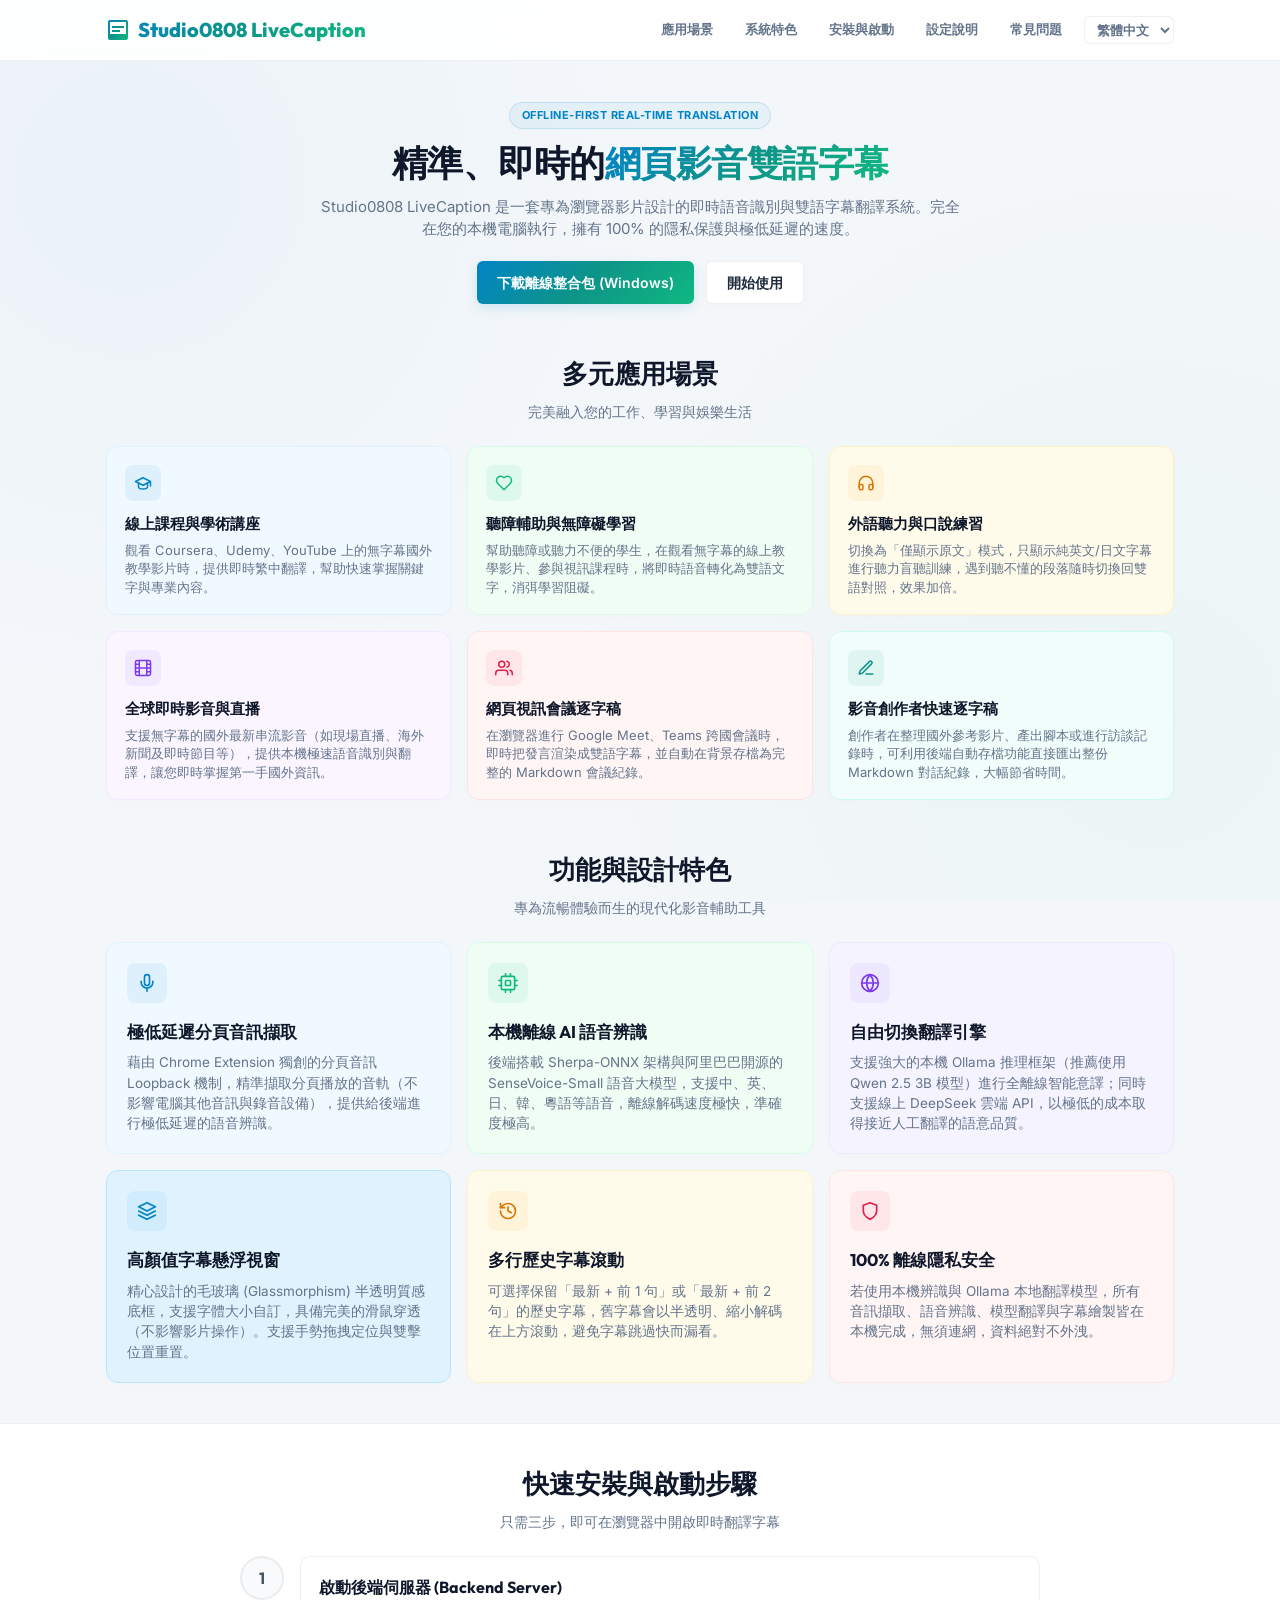
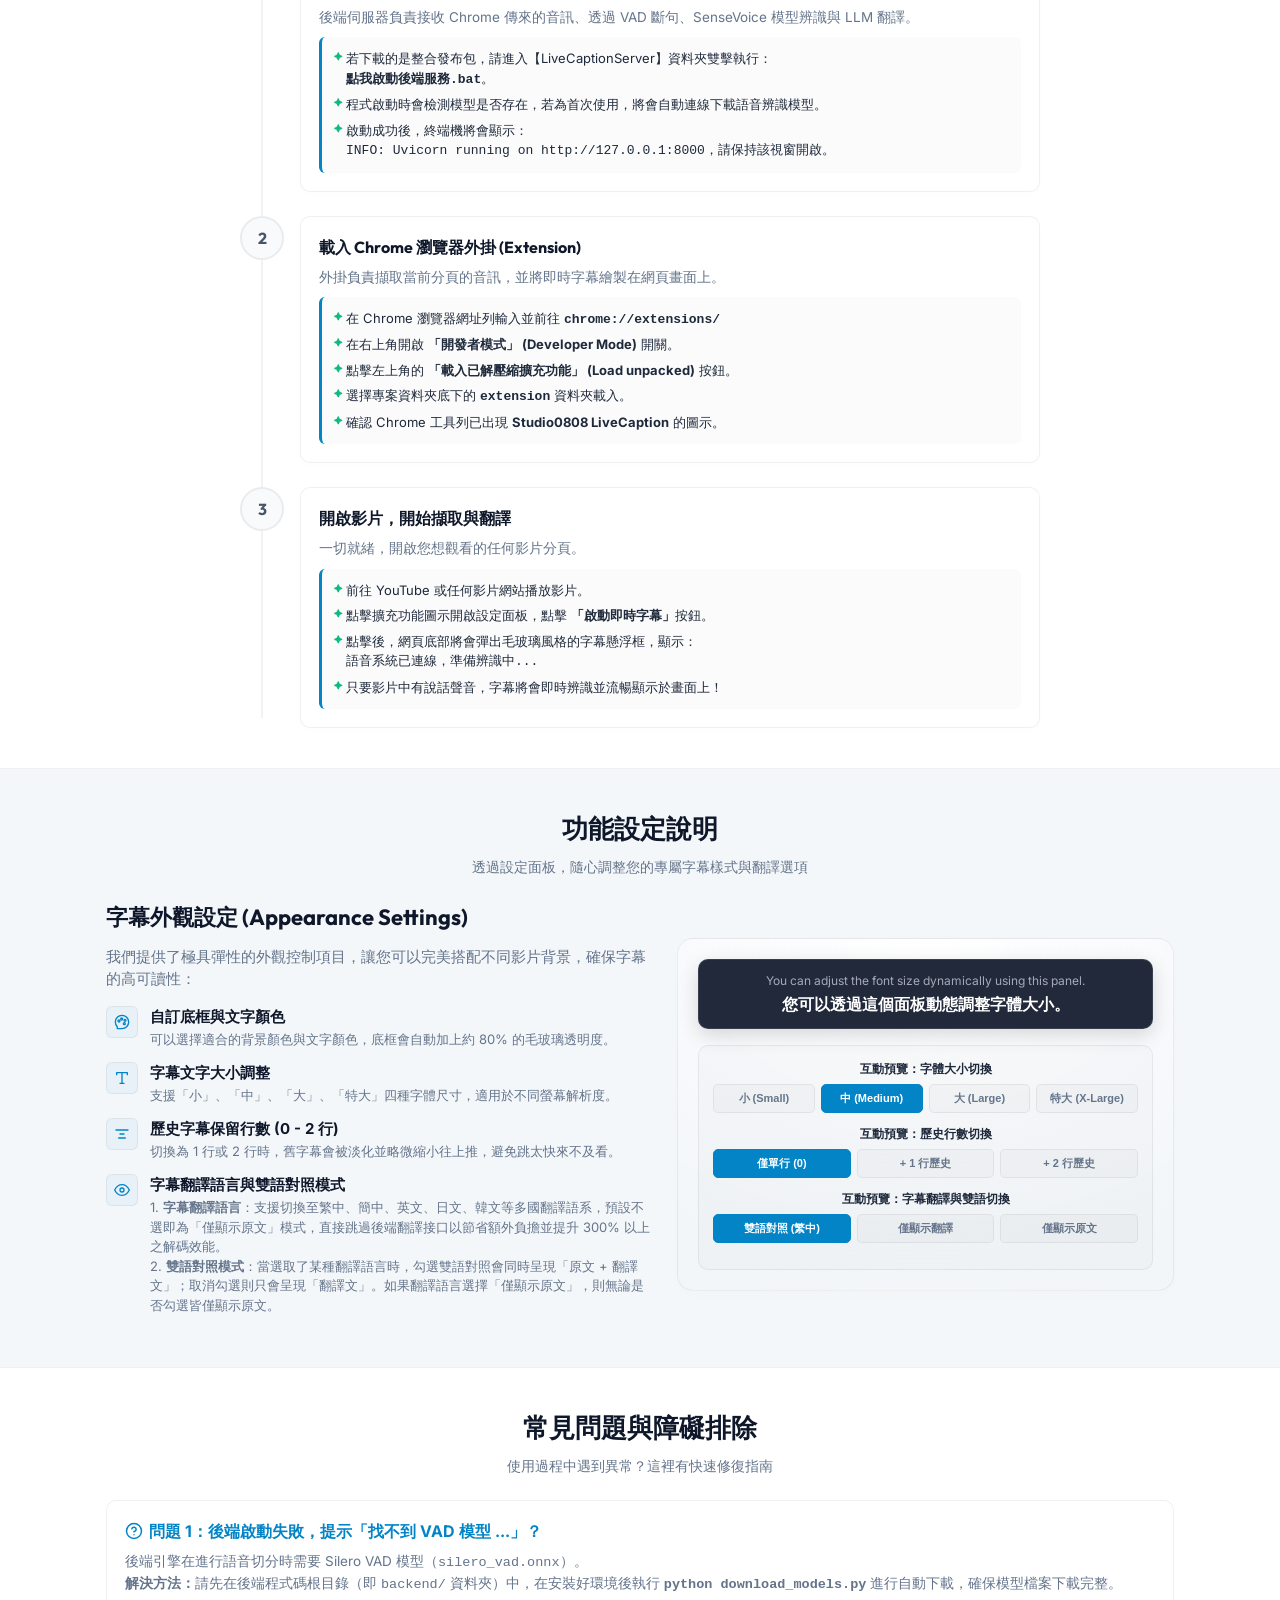
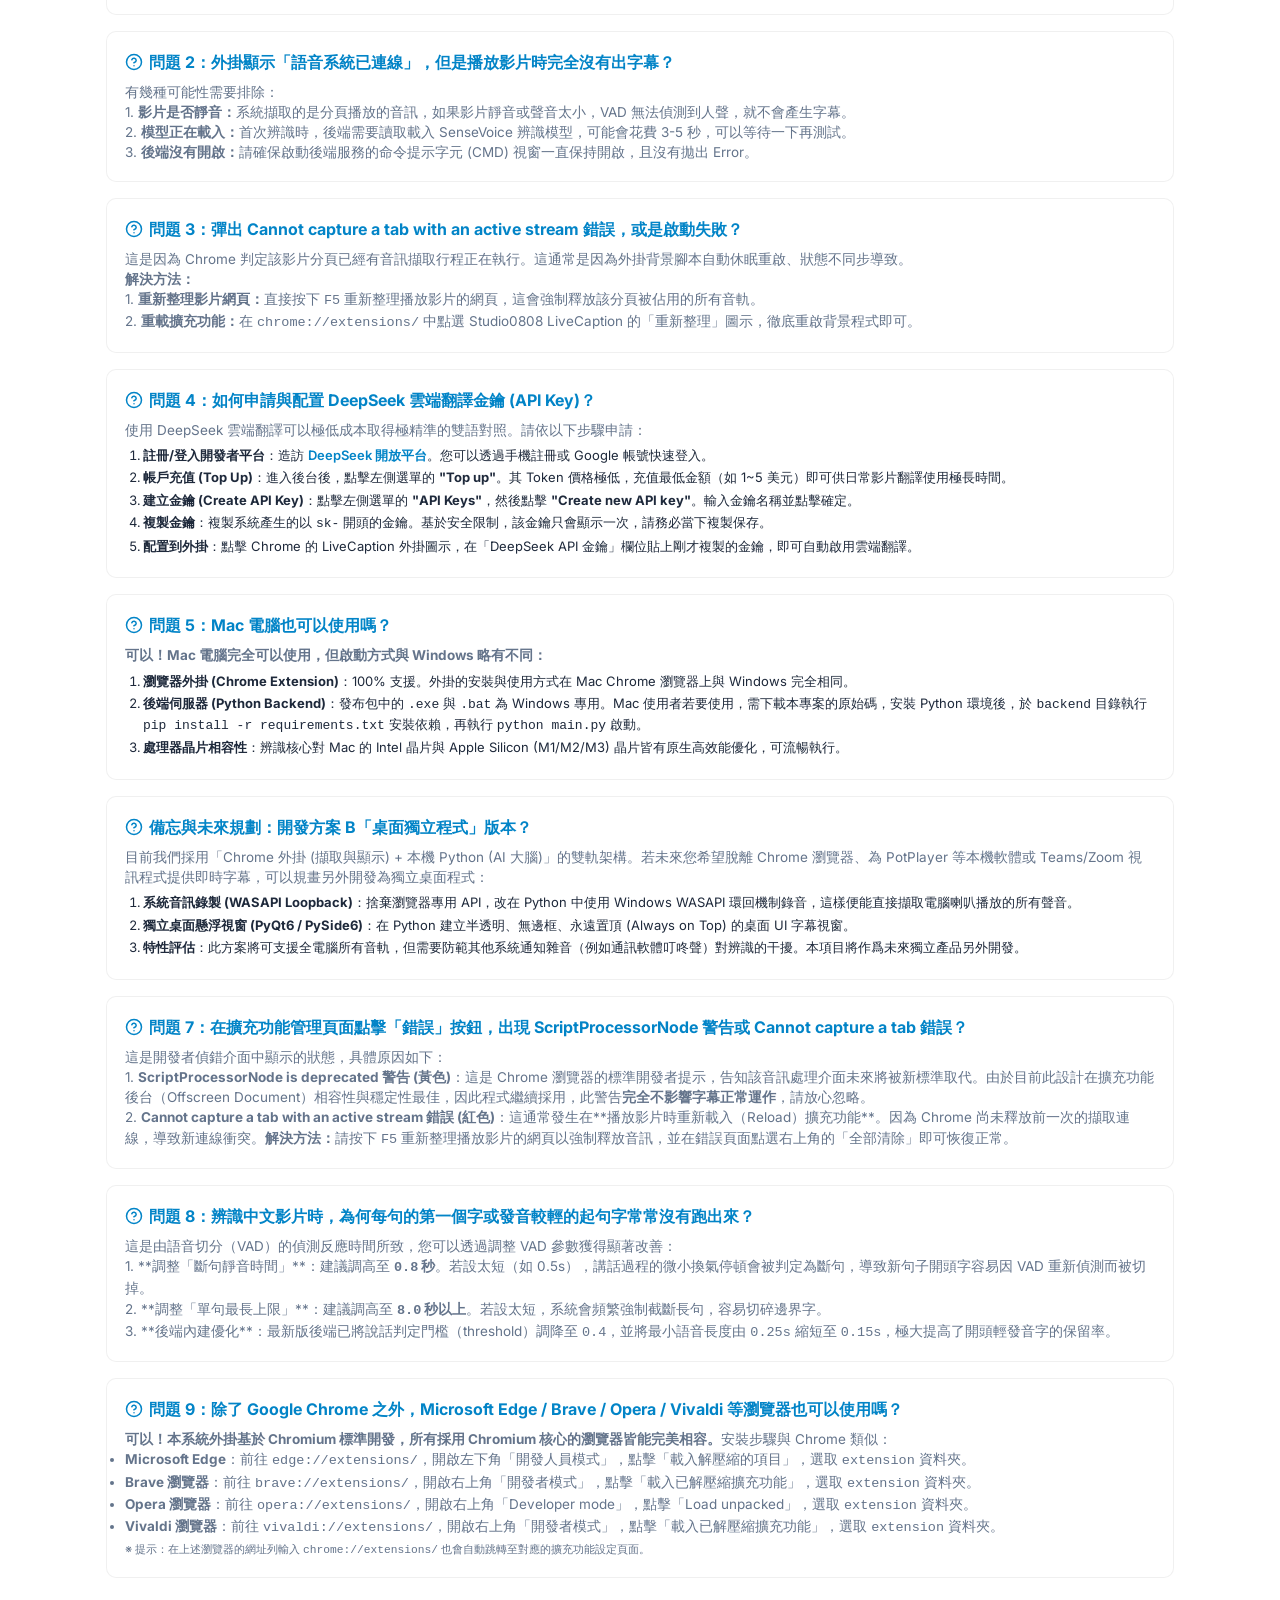
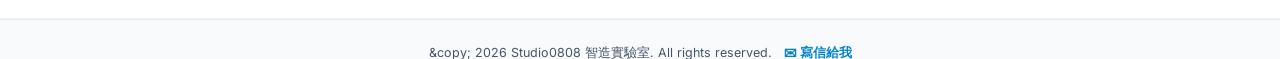
==== commit 4192d25e: "docs: clarify setup step 1 folder path and update step 3 button name in manual" ====
--- a/docs/index.html
+++ b/docs/index.html
@@ -1109,7 +1109,7 @@
             <p>後端伺服器負責接收 Chrome 傳來的音訊、透過 VAD 斷句、SenseVoice 模型辨識與 LLM 翻譯。</p>
             <div class="step-details">
               <ul>
-                <li>若下載的是整合發布包，請進入目錄雙擊執行：<br><strong><code>點我啟動後端服務.bat</code></strong></li>
+                <li>若下載的是整合發布包，請進入【LiveCaptionServer】資料夾雙擊執行：<br><strong><code>點我啟動後端服務.bat</code></strong>。</li>
                 <li>程式啟動時會檢測模型是否存在，若為首次使用，將會自動連線下載語音辨識模型。</li>
                 <li>啟動成功後，終端機將會顯示：<br><code>INFO: Uvicorn running on http://127.0.0.1:8000</code>，請保持該視窗開啟。</li>
               </ul>
@@ -1144,7 +1144,7 @@
             <div class="step-details">
               <ul>
                 <li>前往 YouTube 或任何影片網站播放影片。</li>
-                <li>點擊擴充功能圖示開啟設定面板，點擊 <strong>「點我啟動後端字幕服務」</strong>。</li>
+                <li>點擊擴充功能圖示開啟設定面板，點擊 <strong>「啟動即時字幕」</strong>按鈕。</li>
                 <li>點擊後，網頁底部將會彈出毛玻璃風格的字幕懸浮框，顯示：<br><code>語音系統已連線，準備辨識中...</code></li>
                 <li>只要影片中有說話聲音，字幕將會即時辨識並流暢顯示於畫面上！</li>
               </ul>
@@ -1398,7 +1398,26 @@
             3. **後端內建優化**：最新版後端已將說話判定門檻（threshold）調降至 <code>0.4</code>，並將最小語音長度由 <code>0.25s</code> 縮短至 <code>0.15s</code>，極大提高了開頭輕發音字的保留率。
           </p>
         </div>
+
+        <!-- Q9 (Other Chromium Browsers) -->
+        <div class="faq-card">
+          <h4>
+            <svg width="18" height="18" viewBox="0 0 24 24" fill="none" stroke="currentColor" stroke-width="2" stroke-linecap="round" stroke-linejoin="round"><circle cx="12" cy="12" r="10"/><path d="M9.09 9a3 3 0 0 1 5.83 1c0 2-3 3-3 3"/><line x1="12" x2="12.01" y1="17" y2="17"/></svg>
+            <span data-i18n="faq9-title">問題 9：除了 Google Chrome 之外，Microsoft Edge / Brave / Opera / Vivaldi 等瀏覽器也可以使用嗎？</span>
+          </h4>
+          <div class="faq-desc" data-i18n="faq9-desc">
+            <strong>可以！本系統外掛基於 Chromium 標準開發，所有採用 Chromium 核心的瀏覽器皆能完美相容。</strong>安裝步驟與 Chrome 類似：
+            <ul>
+              <li><strong>Microsoft Edge</strong>：前往 <code>edge://extensions/</code>，開啟左下角「開發人員模式」，點擊「載入解壓縮的項目」，選取 <code>extension</code> 資料夾。</li>
+              <li><strong>Brave 瀏覽器</strong>：前往 <code>brave://extensions/</code>，開啟右上角「開發者模式」，點擊「載入已解壓縮擴充功能」，選取 <code>extension</code> 資料夾。</li>
+              <li><strong>Opera 瀏覽器</strong>：前往 <code>opera://extensions/</code>，開啟右上角「Developer mode」，點擊「Load unpacked」，選取 <code>extension</code> 資料夾。</li>
+              <li><strong>Vivaldi 瀏覽器</strong>：前往 <code>vivaldi://extensions/</code>，開啟右上角「開發者模式」，點擊「載入已解壓縮擴充功能」，選取 <code>extension</code> 資料夾。</li>
+            </ul>
+            <small>※ 提示：在上述瀏覽器的網址列輸入 <code>chrome://extensions/</code> 也會自動跳轉至對應的擴充功能設定頁面。</small>
+          </div>
+        </div>
       </div>
+
     </div>
   </section>
 
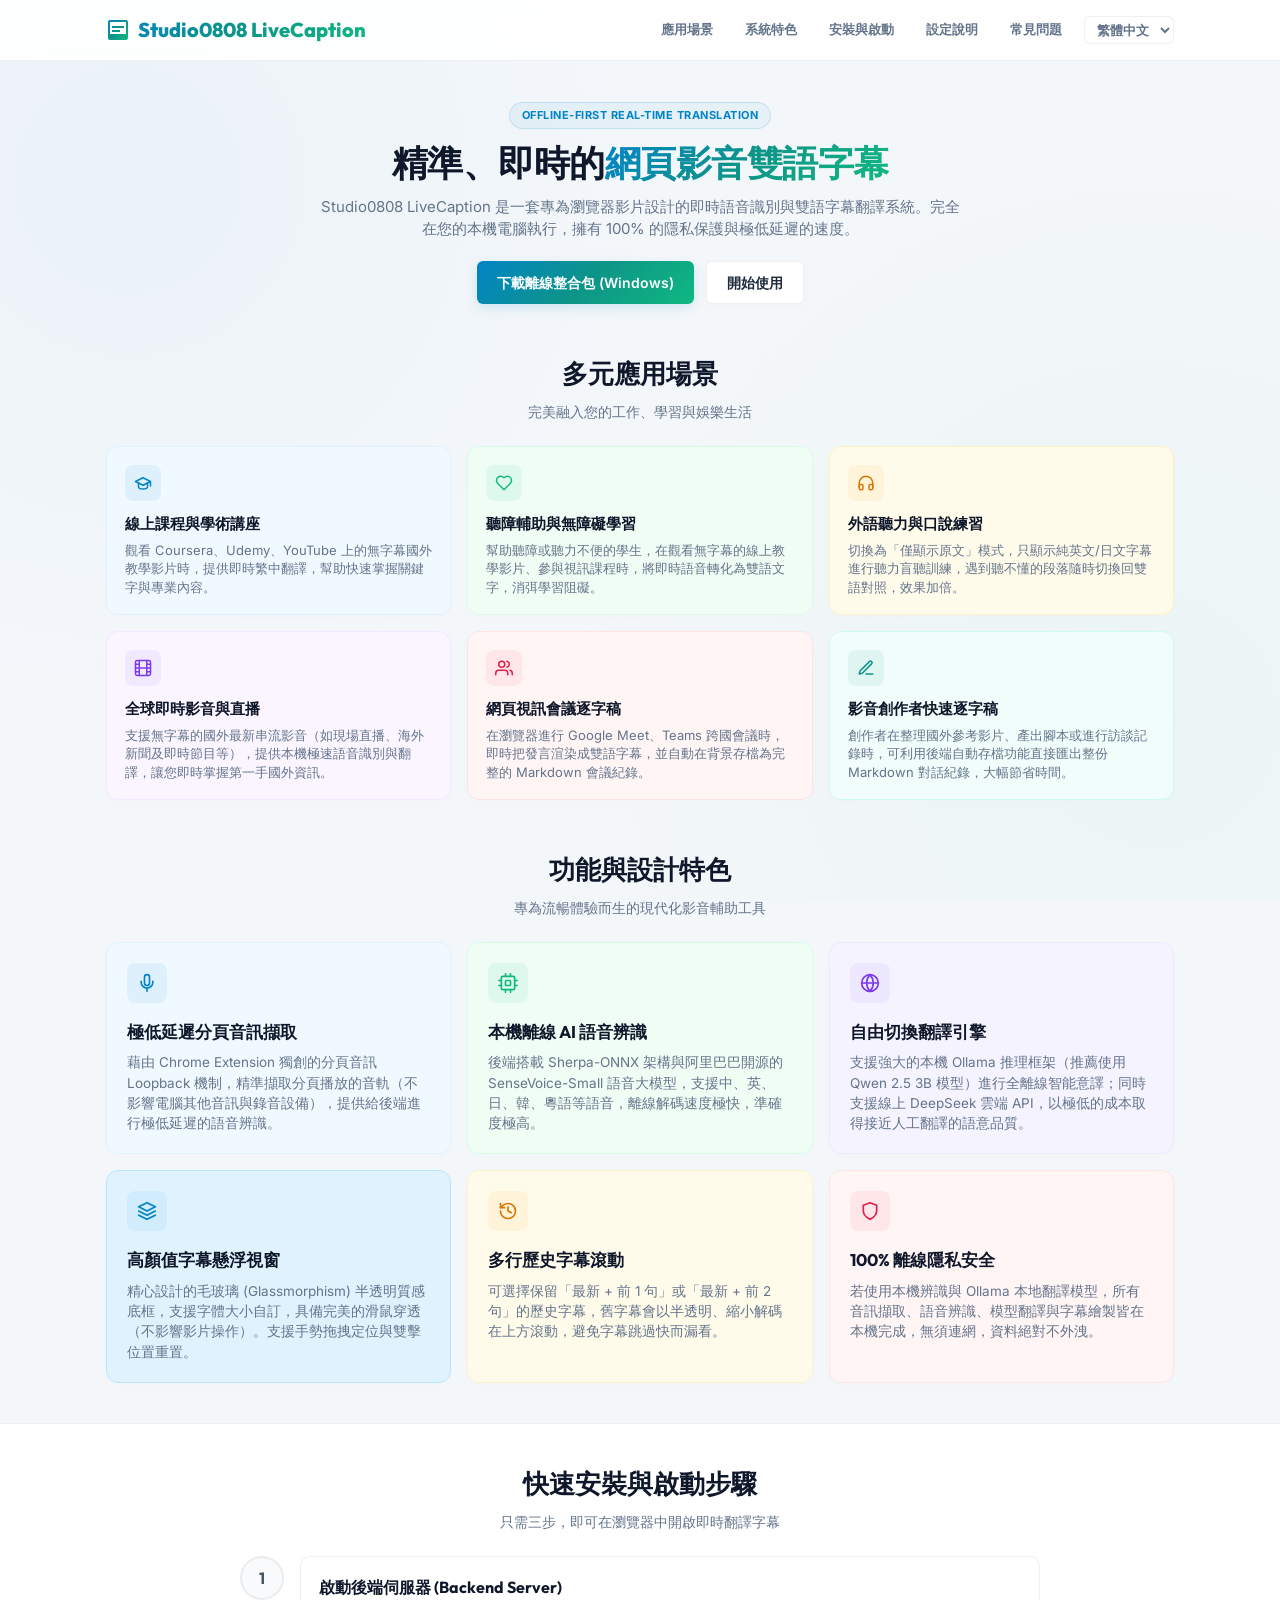
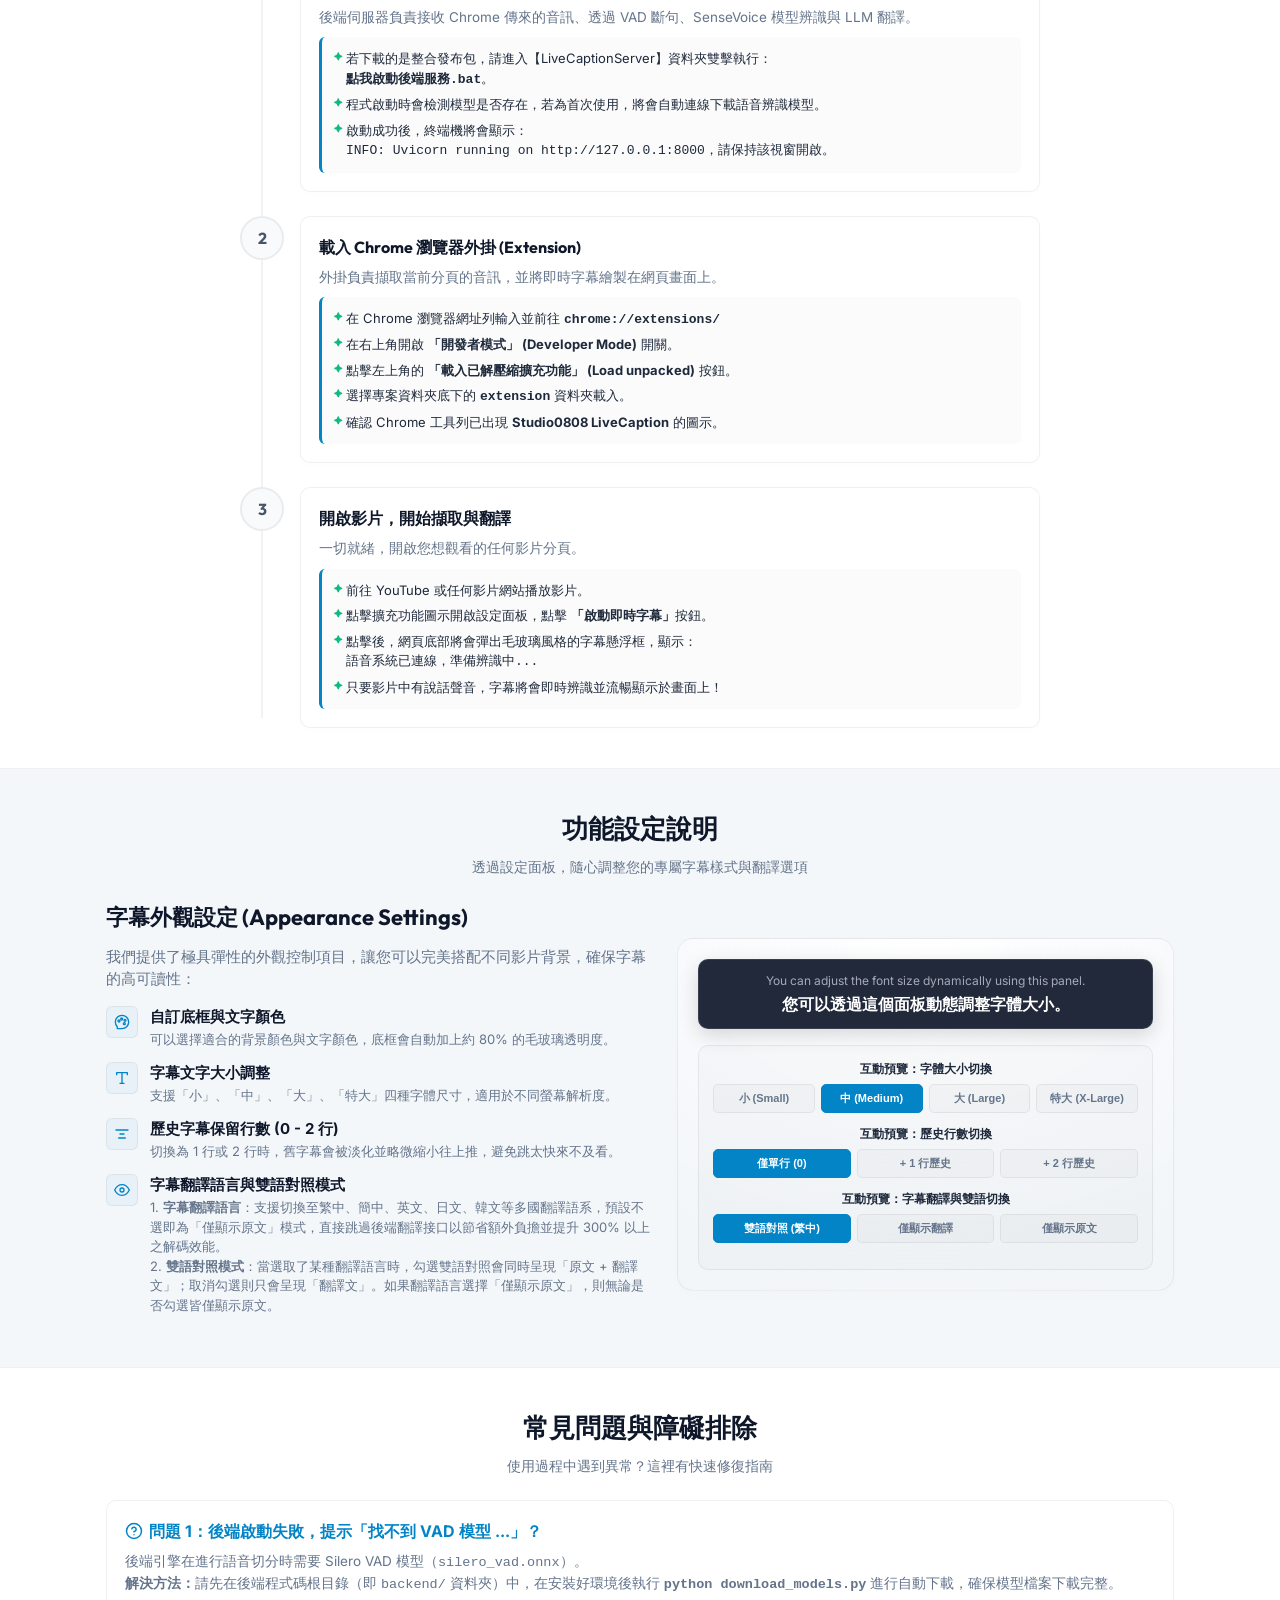
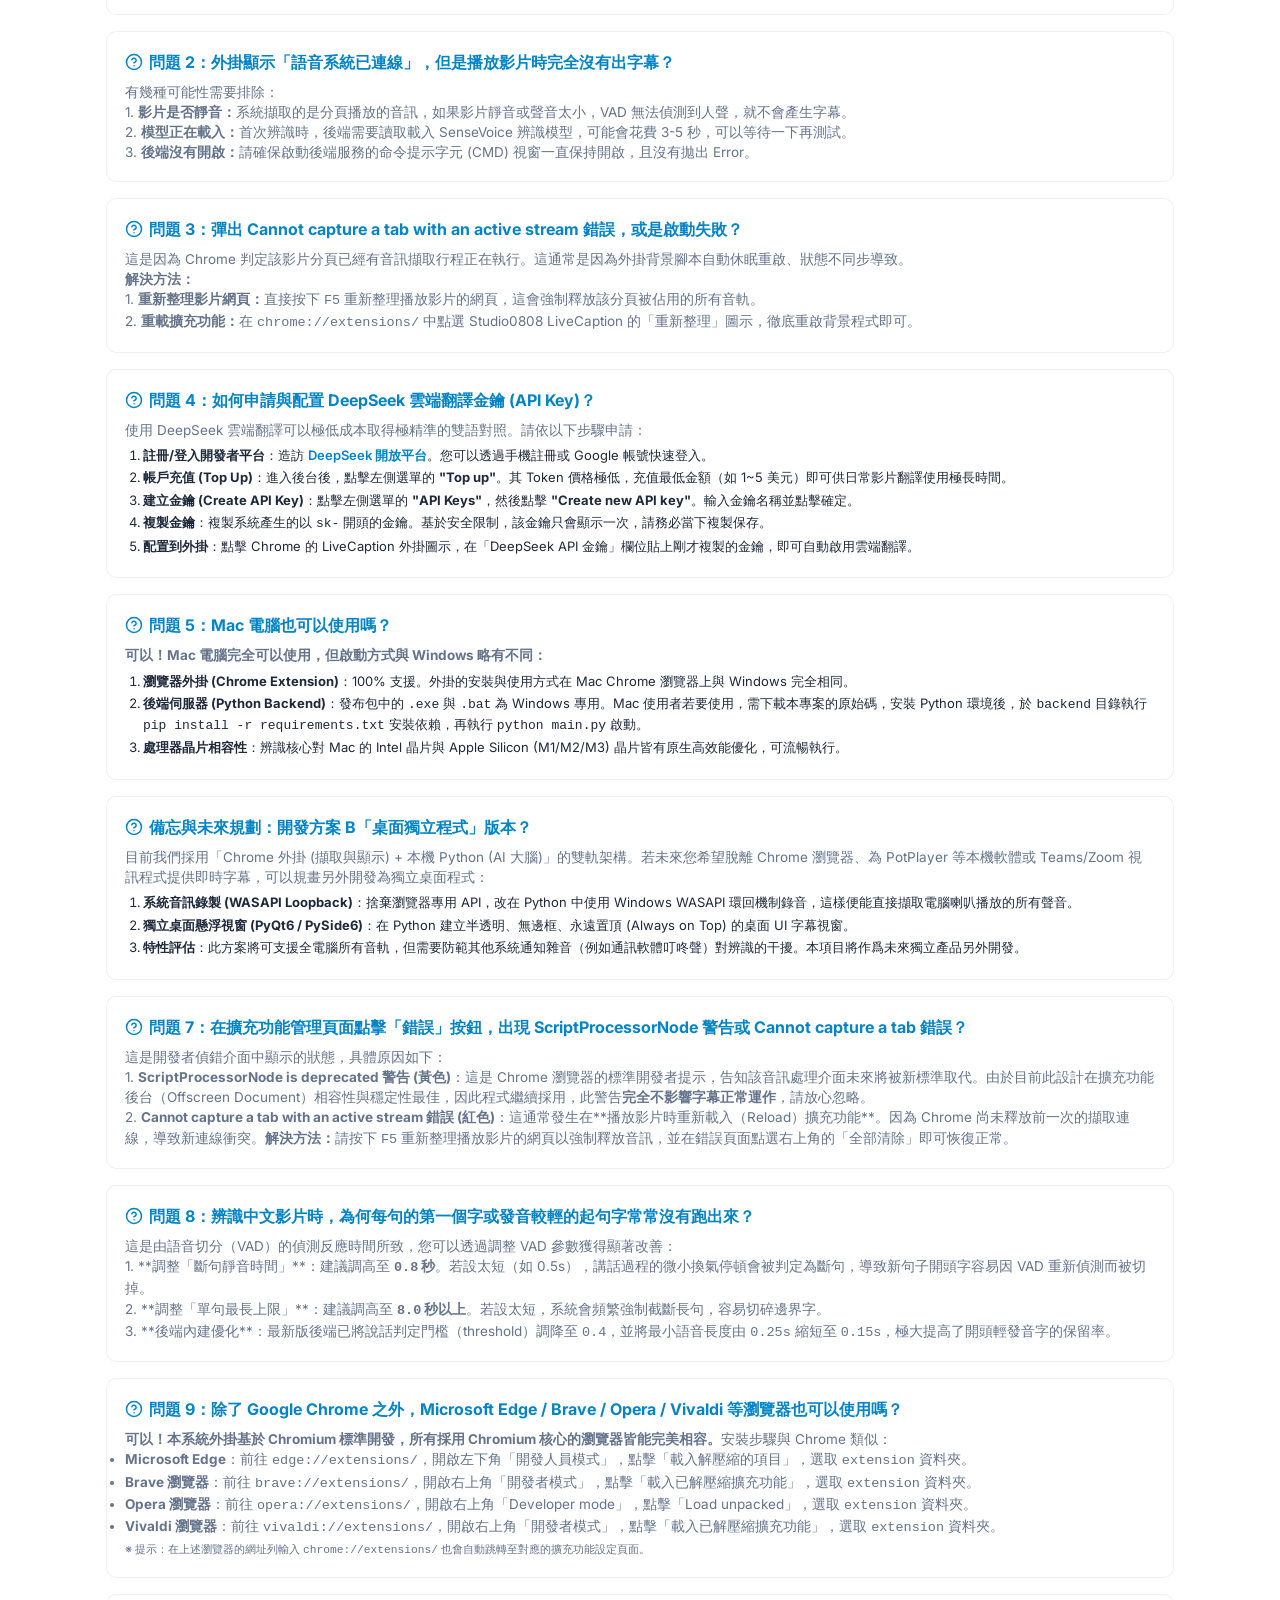
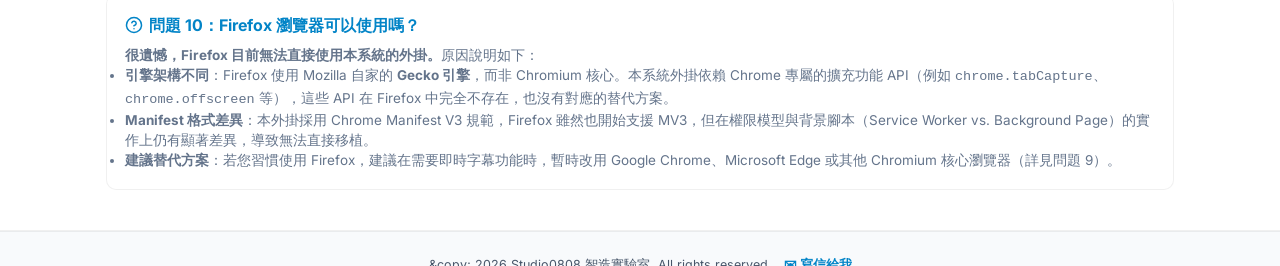
==== commit 89d45c07: "docs: 新增 FAQ 10 - Firefox 瀏覽器無法使用本系統外掛的說明 (5 語言)" ====
--- a/docs/index.html
+++ b/docs/index.html
@@ -1414,6 +1414,21 @@
               <li><strong>Vivaldi 瀏覽器</strong>：前往 <code>vivaldi://extensions/</code>，開啟右上角「開發者模式」，點擊「載入已解壓縮擴充功能」，選取 <code>extension</code> 資料夾。</li>
             </ul>
             <small>※ 提示：在上述瀏覽器的網址列輸入 <code>chrome://extensions/</code> 也會自動跳轉至對應的擴充功能設定頁面。</small>
+          </div>
+        </div>
+        <!-- Q10 (Firefox Incompatibility) -->
+        <div class="faq-card">
+          <h4>
+            <svg width="18" height="18" viewBox="0 0 24 24" fill="none" stroke="currentColor" stroke-width="2" stroke-linecap="round" stroke-linejoin="round"><circle cx="12" cy="12" r="10"/><path d="M9.09 9a3 3 0 0 1 5.83 1c0 2-3 3-3 3"/><line x1="12" x2="12.01" y1="17" y2="17"/></svg>
+            <span data-i18n="faq10-title">問題 10：Firefox 瀏覽器可以使用嗎？</span>
+          </h4>
+          <div class="faq-desc" data-i18n="faq10-desc">
+            <strong>很遺憾，Firefox 目前無法直接使用本系統的外掛。</strong>原因說明如下：
+            <ul>
+              <li><strong>引擎架構不同</strong>：Firefox 使用 Mozilla 自家的 <strong>Gecko 引擎</strong>，而非 Chromium 核心。本系統外掛依賴 Chrome 專屬的擴充功能 API（例如 <code>chrome.tabCapture</code>、<code>chrome.offscreen</code> 等），這些 API 在 Firefox 中完全不存在，也沒有對應的替代方案。</li>
+              <li><strong>Manifest 格式差異</strong>：本外掛採用 Chrome Manifest V3 規範，Firefox 雖然也開始支援 MV3，但在權限模型與背景腳本（Service Worker vs. Background Page）的實作上仍有顯著差異，導致無法直接移植。</li>
+              <li><strong>建議替代方案</strong>：若您習慣使用 Firefox，建議在需要即時字幕功能時，暫時改用 Google Chrome、Microsoft Edge 或其他 Chromium 核心瀏覽器（詳見問題 9）。</li>
+            </ul>
           </div>
         </div>
       </div>
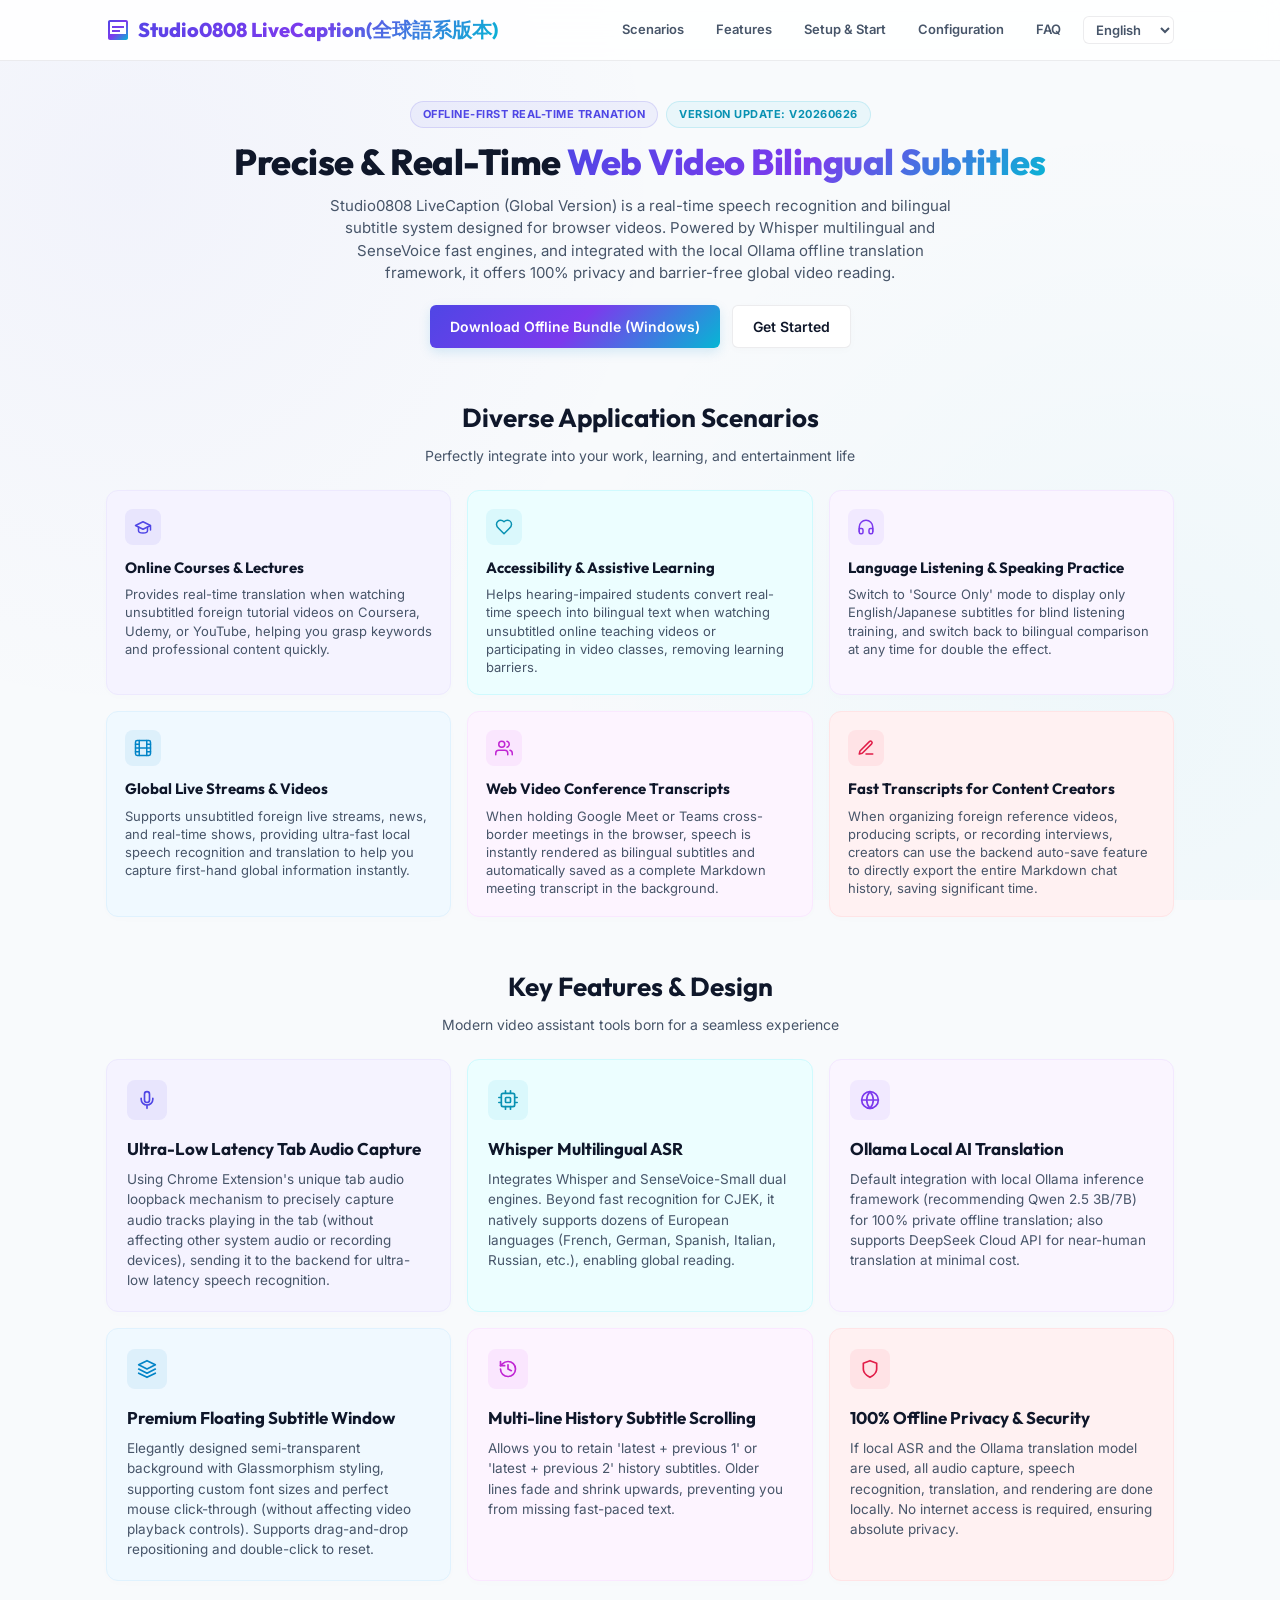
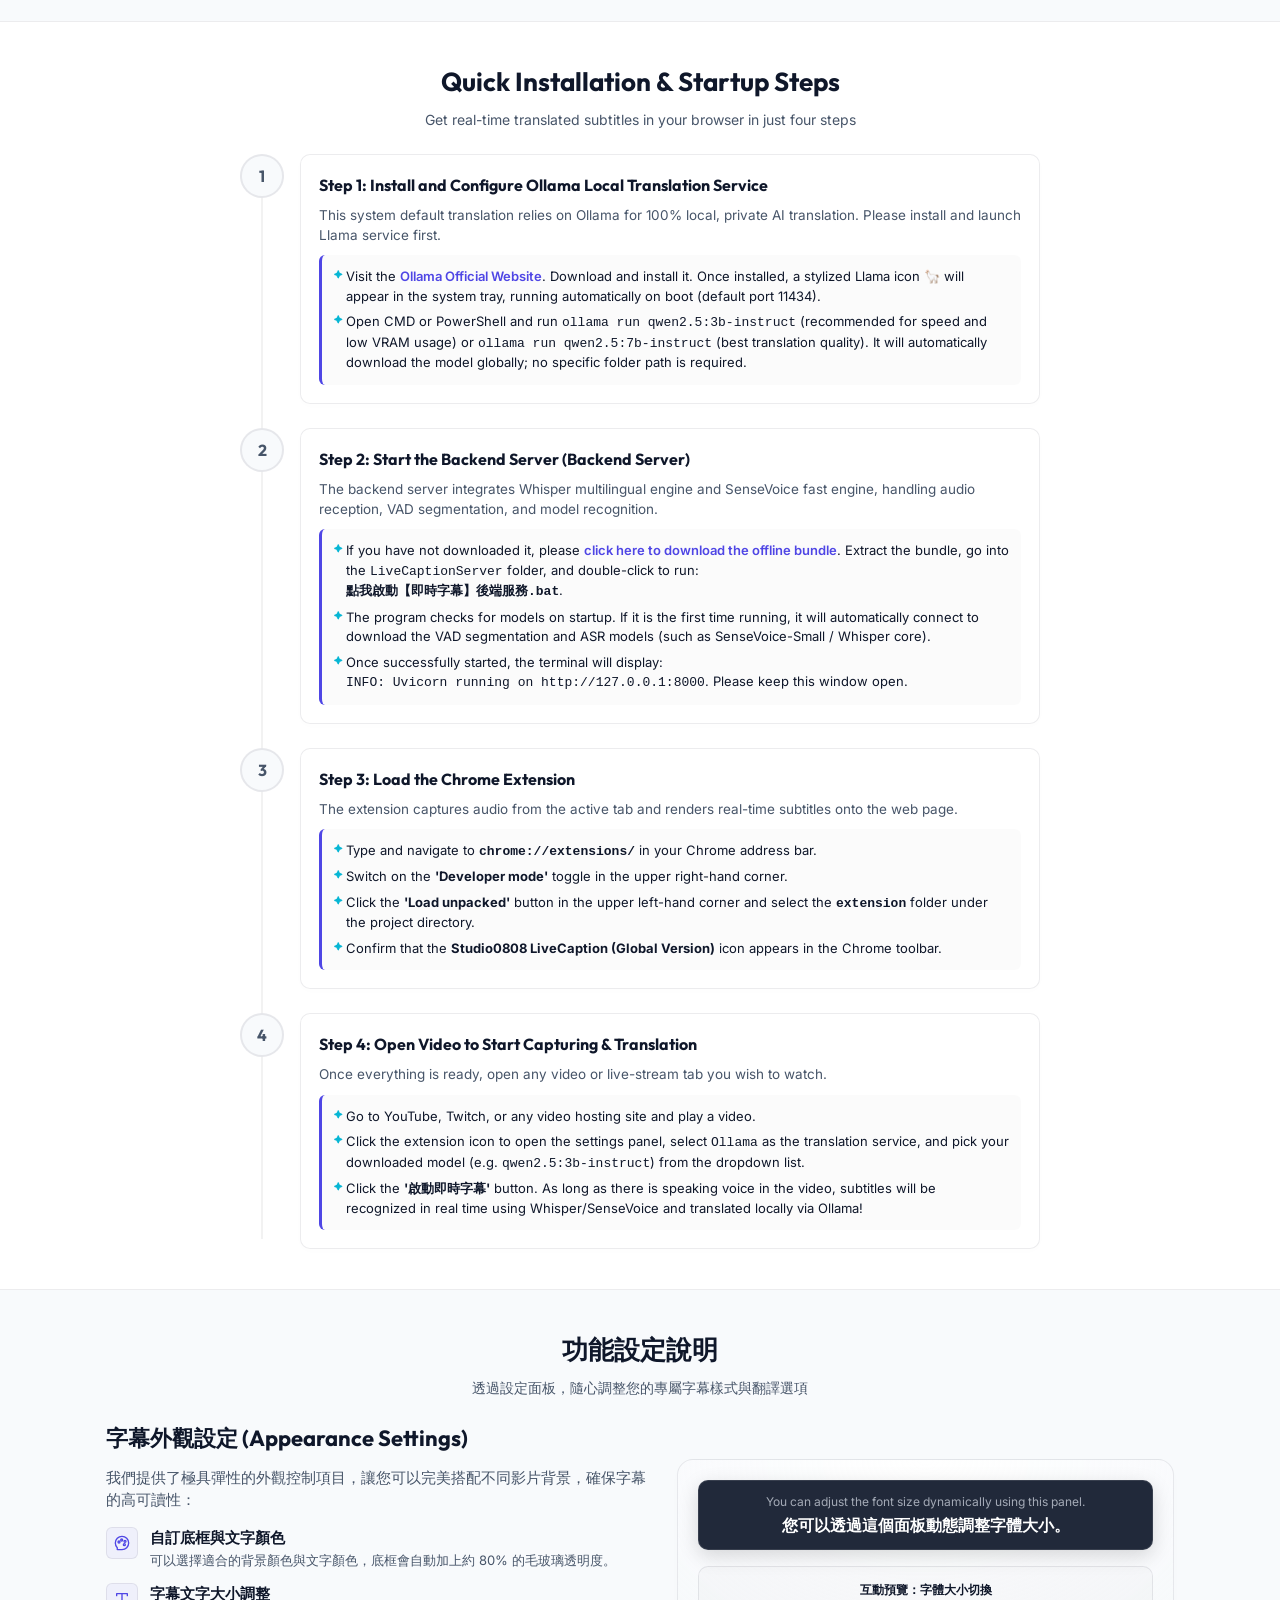
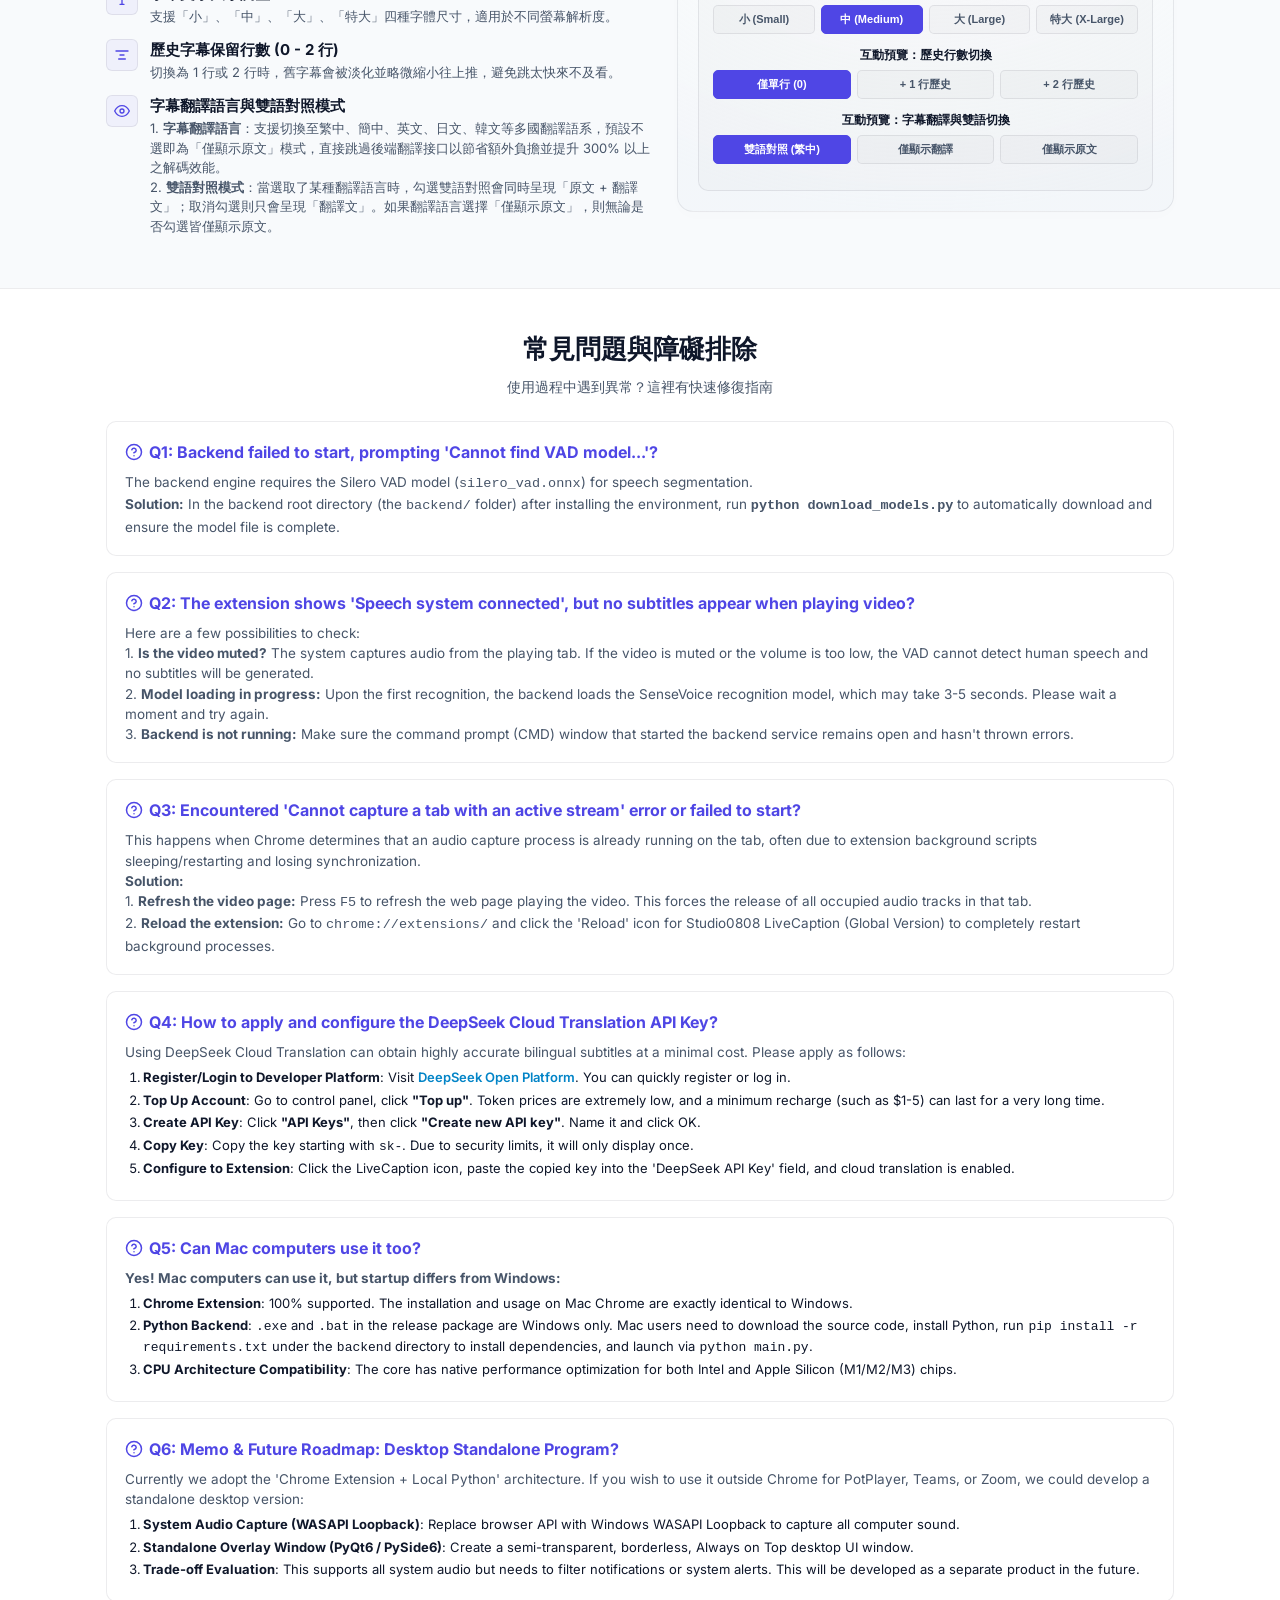
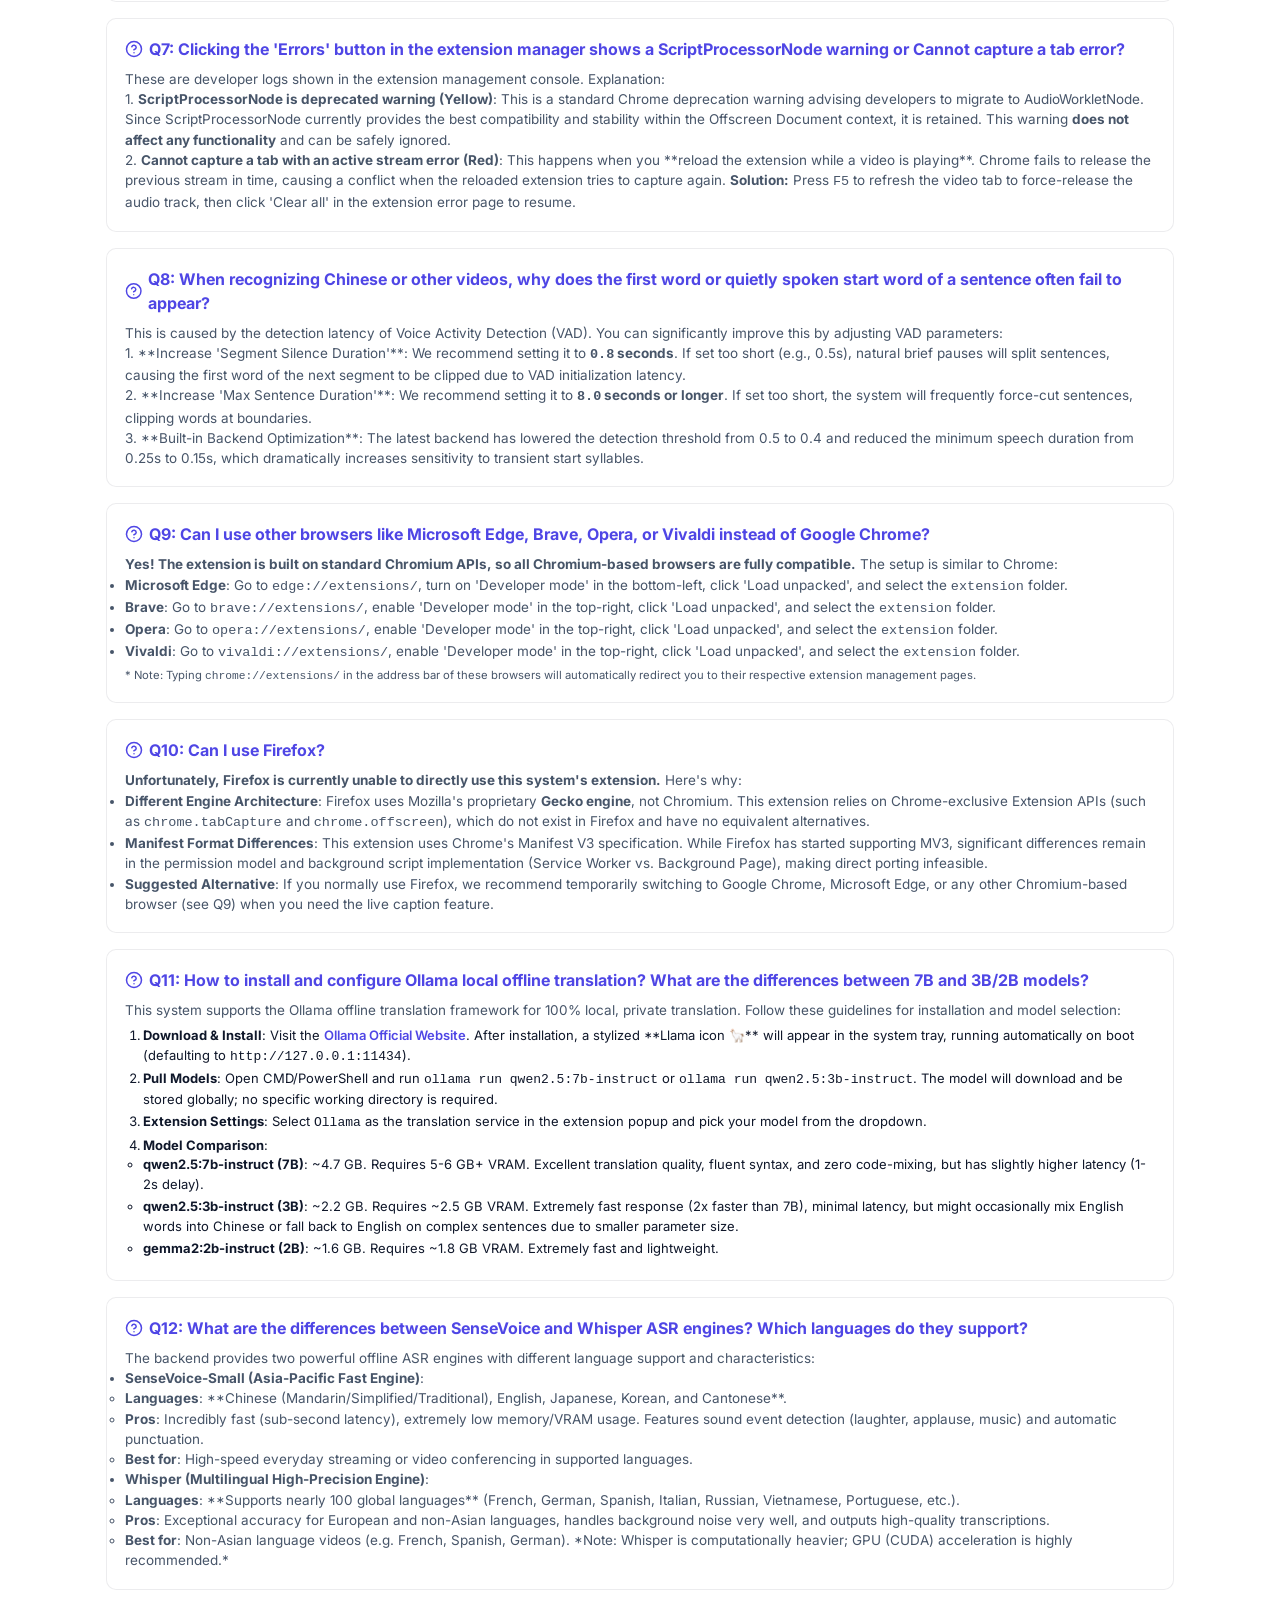
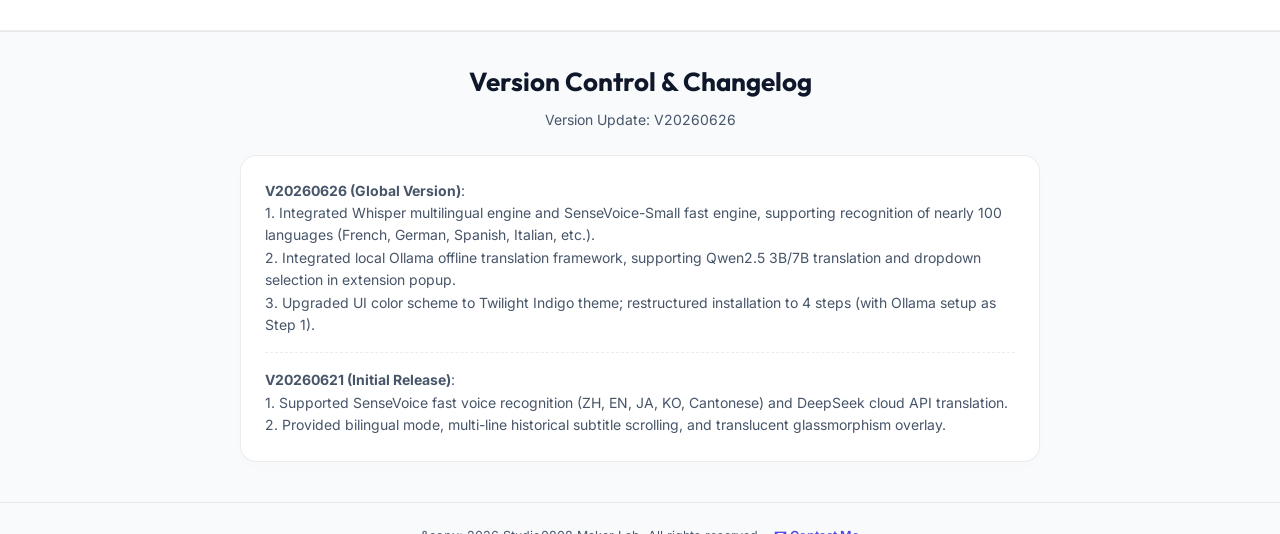
==== commit 7ac2cdad: "feat: 全球語系版本 - Whisper 多國語言引擎 + 8 語系網頁手冊 - backend: 整合 Whisper (sherpa-onnx) 多國語言辨識引擎，與 SenseVoice-S" ====
--- a/docs/index.html
+++ b/docs/index.html
@@ -3,9 +3,9 @@
 <head>
   <meta charset="UTF-8">
   <meta name="viewport" content="width=device-width, initial-scale=1.0">
-  <title>即時字幕-Studio0808 </title>
+  <title>即時字幕 - Studio0808 LiveCaption(全球語系版本)</title>
   <!-- Colorful Inline SVG Favicon representing speech & play -->
-  <link rel="icon" type="image/svg+xml" href="data:image/svg+xml,%3Csvg xmlns='http://www.w3.org/2000/svg' viewBox='0 0 24 24'%3E%3Cdefs%3E%3ClinearGradient id='fav-grad' x1='0%25' y1='0%25' x2='100%25' y2='100%25'%3E%3Cstop offset='0%25' stop-color='%230284c7'/%3E%3Cstop offset='100%25' stop-color='%2310b981'/%3E%3C/linearGradient%3E%3C/defs%3E%3Cpath fill='url(%23fav-grad)' d='M20 2H4c-1.1 0-2 .9-2 2v12c0 1.1.9 2 2 2h14l4 4V4c0-1.1-.9-2-2-2zM8 14H6v-2h2v2zm0-3H6V9h2v2zm0-3H6V6h2v2zm8 6h-6v-2h6v2zm0-3h-6V9h6v2zm0-3h-6V6h6v2z'/%3E%3C/svg%3E">
+  <link rel="icon" type="image/svg+xml" href="data:image/svg+xml,%3Csvg xmlns='http://www.w3.org/2000/svg' viewBox='0 0 24 24'%3E%3Cdefs%3E%3ClinearGradient id='fav-grad' x1='0%25' y1='0%25' x2='100%25' y2='100%25'%3E%3Cstop offset='0%25' stop-color='%234f46e5'/%3E%3Cstop offset='100%25' stop-color='%2306b6d4'/%3E%3C/linearGradient%3E%3C/defs%3E%3Cpath fill='url(%23fav-grad)' d='M20 2H4c-1.1 0-2 .9-2 2v12c0 1.1.9 2 2 2h14l4 4V4c0-1.1-.9-2-2-2zM8 14H6v-2h2v2zm0-3H6V9h2v2zm0-3H6V6h2v2zm8 6h-6v-2h6v2zm0-3h-6V9h6v2zm0-3h-6V6h6v2z'/%3E%3C/svg%3E">
   <!-- Google Fonts: Inter & Outfit -->
   <link rel="preconnect" href="https://fonts.googleapis.com">
   <link rel="preconnect" href="https://fonts.gstatic.com" crossorigin>
@@ -13,17 +13,17 @@
   
   <style>
     :root {
-      --bg-primary: #f4f7fa; /* 陽光清新淺灰藍 */
+      --bg-primary: #f8fafc; /* 星際淺灰藍 */
       --bg-secondary: #ffffff; /* 純白背景 */
-      --bg-tertiary: #eef2f6; /* 卡片與側欄底色 */
-      --text-primary: #1e293b; /* 深石板灰 */
-      --text-secondary: #64748b; /* 涼爽灰色 */
-      --accent-gradient: linear-gradient(135deg, #0284c7 0%, #0d9488 50%, #10b981 100%); /* 蔚藍到翠綠漸層 */
-      --accent-color: #0284c7; /* 蔚藍 */
-      --accent-color-light: #10b981; /* 翠綠 */
-      --accent-glow: rgba(2, 132, 199, 0.08);
+      --bg-tertiary: #f1f5f9; /* 卡片與側欄底色 */
+      --text-primary: #0f172a; /* 深石板灰 */
+      --text-secondary: #475569; /* 涼爽灰色 */
+      --accent-gradient: linear-gradient(135deg, #4f46e5 0%, #7c3aed 50%, #06b6d4 100%); /* 星際紫羅蘭到銀河青藍漸層 */
+      --accent-color: #4f46e5; /* 紫羅蘭 */
+      --accent-color-light: #06b6d4; /* 青藍 */
+      --accent-glow: rgba(79, 70, 229, 0.08);
       --glass-bg: rgba(255, 255, 255, 0.9);
-      --glass-border: rgba(0, 0, 0, 0.06);
+      --glass-border: rgba(15, 23, 42, 0.08);
       --font-heading: 'Outfit', 'Inter', -apple-system, BlinkMacSystemFont, sans-serif;
       --font-body: 'Inter', -apple-system, BlinkMacSystemFont, "Segoe UI", Roboto, sans-serif;
       --transition-smooth: all 0.25s cubic-bezier(0.4, 0, 0.2, 1);
@@ -46,8 +46,8 @@
       line-height: 1.5;
       overflow-x: hidden;
       background-image: 
-        radial-gradient(circle at 10% 20%, rgba(2, 132, 199, 0.04) 0%, transparent 40%),
-        radial-gradient(circle at 90% 80%, rgba(16, 185, 129, 0.04) 0%, transparent 45%);
+        radial-gradient(circle at 10% 20%, rgba(79, 70, 229, 0.04) 0%, transparent 40%),
+        radial-gradient(circle at 90% 80%, rgba(6, 182, 212, 0.04) 0%, transparent 45%);
       background-attachment: fixed;
     }
 
@@ -141,10 +141,10 @@
     .hero-badge {
       display: inline-block;
       padding: 4px 12px;
-      background: rgba(2, 132, 199, 0.06);
-      border: 1px solid rgba(2, 132, 199, 0.15);
+      background: rgba(79, 70, 229, 0.06);
+      border: 1px solid rgba(79, 70, 229, 0.15);
       border-radius: 100px;
-      color: #0284c7;
+      color: #4f46e5;
       font-size: 11px;
       font-weight: 700;
       margin-bottom: 12px;
@@ -240,28 +240,28 @@
 
     .scenario-card:hover {
       transform: translateY(-3px);
-      box-shadow: 0 8px 20px rgba(2, 132, 199, 0.06);
-      border-color: rgba(2, 132, 199, 0.15);
+      box-shadow: 0 8px 20px rgba(79, 70, 229, 0.06);
+      border-color: rgba(79, 70, 229, 0.15);
     }
 
     /* Diverse Light Pastel Backgrounds for Scenario Cards */
-    .scenario-card:nth-child(1) { background-color: #f0f9ff; border-color: #e0f2fe; }
-    .scenario-card:nth-child(1) .scenario-icon { background: rgba(2, 132, 199, 0.08); color: #0284c7; }
-
-    .scenario-card:nth-child(2) { background-color: #f0fdf4; border-color: #dcfce7; }
-    .scenario-card:nth-child(2) .scenario-icon { background: rgba(16, 185, 129, 0.08); color: #10b981; }
-
-    .scenario-card:nth-child(3) { background-color: #fffbeb; border-color: #fef3c7; }
-    .scenario-card:nth-child(3) .scenario-icon { background: rgba(245, 158, 11, 0.08); color: #d97706; }
-
-    .scenario-card:nth-child(4) { background-color: #faf5ff; border-color: #f3e8ff; }
-    .scenario-card:nth-child(4) .scenario-icon { background: rgba(139, 92, 246, 0.08); color: #7c3aed; }
-
-    .scenario-card:nth-child(5) { background-color: #fff5f5; border-color: #ffe3e3; }
-    .scenario-card:nth-child(5) .scenario-icon { background: rgba(244, 63, 94, 0.08); color: #e11d48; }
-
-    .scenario-card:nth-child(6) { background-color: #f0fdfa; border-color: #ccfbf1; }
-    .scenario-card:nth-child(6) .scenario-icon { background: rgba(13, 148, 136, 0.08); color: #0d9488; }
+    .scenario-card:nth-child(1) { background-color: #f5f3ff; border-color: #ede9fe; }
+    .scenario-card:nth-child(1) .scenario-icon { background: rgba(79, 70, 229, 0.08); color: #4f46e5; }
+
+    .scenario-card:nth-child(2) { background-color: #ecfeff; border-color: #cffafe; }
+    .scenario-card:nth-child(2) .scenario-icon { background: rgba(6, 182, 212, 0.08); color: #0891b2; }
+
+    .scenario-card:nth-child(3) { background-color: #faf5ff; border-color: #f3e8ff; }
+    .scenario-card:nth-child(3) .scenario-icon { background: rgba(139, 92, 246, 0.08); color: #7c3aed; }
+
+    .scenario-card:nth-child(4) { background-color: #f0f9ff; border-color: #e0f2fe; }
+    .scenario-card:nth-child(4) .scenario-icon { background: rgba(2, 132, 199, 0.08); color: #0284c7; }
+
+    .scenario-card:nth-child(5) { background-color: #fdf4ff; border-color: #fae8ff; }
+    .scenario-card:nth-child(5) .scenario-icon { background: rgba(217, 70, 239, 0.08); color: #c026d3; }
+
+    .scenario-card:nth-child(6) { background-color: #fff1f2; border-color: #ffe4e6; }
+    .scenario-card:nth-child(6) .scenario-icon { background: rgba(244, 63, 94, 0.08); color: #e11d48; }
 
     .scenario-icon {
       width: 36px;
@@ -350,8 +350,8 @@
 
     .feature-card:hover {
       transform: translateY(-4px);
-      border-color: rgba(2, 132, 199, 0.15);
-      box-shadow: 0 10px 25px rgba(2, 132, 199, 0.04);
+      border-color: rgba(79, 70, 229, 0.15);
+      box-shadow: 0 10px 25px rgba(79, 70, 229, 0.04);
     }
 
     .feature-card:hover::before {
@@ -359,22 +359,22 @@
     }
 
     /* Diverse Light Pastel Backgrounds for Feature Cards */
-    .feature-card:nth-child(1) { background-color: #f0f9ff; border-color: #e0f2fe; }
-    .feature-card:nth-child(1) .feature-icon-wrapper { background: rgba(2, 132, 199, 0.08); color: #0284c7; }
-
-    .feature-card:nth-child(2) { background-color: #f0fdf4; border-color: #dcfce7; }
-    .feature-card:nth-child(2) .feature-icon-wrapper { background: rgba(16, 185, 129, 0.08); color: #10b981; }
-
-    .feature-card:nth-child(3) { background-color: #f5f3ff; border-color: #ede9fe; }
+    .feature-card:nth-child(1) { background-color: #f5f3ff; border-color: #ede9fe; }
+    .feature-card:nth-child(1) .feature-icon-wrapper { background: rgba(79, 70, 229, 0.08); color: #4f46e5; }
+
+    .feature-card:nth-child(2) { background-color: #ecfeff; border-color: #cffafe; }
+    .feature-card:nth-child(2) .feature-icon-wrapper { background: rgba(6, 182, 212, 0.08); color: #0891b2; }
+
+    .feature-card:nth-child(3) { background-color: #faf5ff; border-color: #f3e8ff; }
     .feature-card:nth-child(3) .feature-icon-wrapper { background: rgba(139, 92, 246, 0.08); color: #7c3aed; }
 
-    .feature-card:nth-child(4) { background-color: #e0f2fe; border-color: #bae6fd; }
-    .feature-card:nth-child(4) .feature-icon-wrapper { background: rgba(14, 165, 233, 0.08); color: #0284c7; }
-
-    .feature-card:nth-child(5) { background-color: #fffbeb; border-color: #fef3c7; }
-    .feature-card:nth-child(5) .feature-icon-wrapper { background: rgba(245, 158, 11, 0.08); color: #d97706; }
-
-    .feature-card:nth-child(6) { background-color: #fff5f5; border-color: #ffe3e3; }
+    .feature-card:nth-child(4) { background-color: #f0f9ff; border-color: #e0f2fe; }
+    .feature-card:nth-child(4) .feature-icon-wrapper { background: rgba(2, 132, 199, 0.08); color: #0284c7; }
+
+    .feature-card:nth-child(5) { background-color: #fdf4ff; border-color: #fae8ff; }
+    .feature-card:nth-child(5) .feature-icon-wrapper { background: rgba(217, 70, 239, 0.08); color: #c026d3; }
+
+    .feature-card:nth-child(6) { background-color: #fff1f2; border-color: #ffe4e6; }
     .feature-card:nth-child(6) .feature-icon-wrapper { background: rgba(244, 63, 94, 0.08); color: #e11d48; }
 
     .feature-icon-wrapper {
@@ -464,7 +464,7 @@
     .step-item:hover .step-badge {
       border-color: var(--accent-color);
       color: var(--accent-color);
-      background: rgba(2, 132, 199, 0.06);
+      background: rgba(79, 70, 229, 0.06);
       box-shadow: 0 0 10px var(--accent-glow);
     }
 
@@ -567,7 +567,7 @@
       width: 32px;
       height: 32px;
       border-radius: 6px;
-      background: rgba(2, 132, 199, 0.05);
+      background: rgba(79, 70, 229, 0.05);
       border: 1px solid var(--glass-border);
       display: flex;
       align-items: center;
@@ -706,7 +706,7 @@
     }
 
     .faq-card:hover {
-      border-color: rgba(2, 132, 199, 0.2);
+      border-color: rgba(79, 70, 229, 0.2);
     }
 
     .faq-card h4 {
@@ -863,9 +863,9 @@
   <svg style="position: absolute; width: 0; height: 0;" aria-hidden="true" focusable="false">
     <defs>
       <linearGradient id="logo-grad" x1="0%" y1="0%" x2="100%" y2="100%">
-        <stop offset="0%" stop-color="#0284c7" />
-        <stop offset="50%" stop-color="#0d9488" />
-        <stop offset="100%" stop-color="#10b981" />
+        <stop offset="0%" stop-color="#4f46e5" />
+        <stop offset="50%" stop-color="#7c3aed" />
+        <stop offset="100%" stop-color="#06b6d4" />
       </linearGradient>
     </defs>
   </svg>
@@ -877,7 +877,7 @@
         <svg viewBox="0 0 24 24">
           <path d="M20,2H4C2.9,2,2,2.9,2,4v16c0,1.1,0.9,2,2,2h16c1.1,0,2-0.9,2-2V4C22,2.9,21.1,2,20,2z M20,16H4V4h16V16z M6,12h8v2H6V12z M6,8h12v2H6V8z"/>
         </svg>
-        <span>Studio0808 LiveCaption</span>
+        <span>Studio0808 LiveCaption(全球語系版本)</span>
       </div>
       <nav>
         <ul>
@@ -893,6 +893,9 @@
               <option value="en">English</option>
               <option value="ja">日本語</option>
               <option value="ko">한국어</option>
+              <option value="es">Español</option>
+              <option value="fr">Français</option>
+              <option value="de">Deutsch</option>
             </select>
           </li>
         </ul>
@@ -903,9 +906,12 @@
   <!-- Hero Section -->
   <section class="hero">
     <div class="container">
-      <div class="hero-badge" data-i18n="hero-badge">OFFLINE-FIRST REAL-TIME TRANSLATION</div>
+            <div style="display: flex; justify-content: center; gap: 8px; margin-bottom: 12px; flex-wrap: wrap;">
+        <div class="hero-badge" data-i18n="hero-badge" style="margin-bottom: 0;">OFFLINE-FIRST REAL-TIME TRANSLATION</div>
+        <div class="hero-badge" data-i18n="version-info" style="margin-bottom: 0; background: rgba(6, 182, 212, 0.06); border-color: rgba(6, 182, 212, 0.15); color: #0891b2;">V20260626</div>
+      </div>
       <h1 data-i18n="hero-title">精準、即時的<span>網頁影音雙語字幕</span></h1>
-      <p data-i18n="hero-desc">Studio0808 LiveCaption 是一套專為瀏覽器影片設計的即時語音識別與雙語字幕翻譯系統。完全在您的本機電腦執行，擁有 100% 的隱私保護與極低延遲的速度。</p>
+      <p data-i18n="hero-desc">Studio0808 LiveCaption(全球語系版本) 是一套專為瀏覽器影片設計的即時語音識別與雙語字幕翻譯系統。完全在您的本機電腦執行，擁有 100% 的隱私保護與極低延遲的速度。</p>
       <div class="hero-buttons">
         <a href="https://drive.google.com/file/d/1mepxzOthPV2NeWjwenk8yNsSSB0vaJGF/view?usp=sharing" target="_blank" class="btn btn-primary" data-i18n="btn-download">下載離線整合包 (Windows)</a>
         <a href="#steps" class="btn btn-secondary" data-i18n="btn-start">開始使用</a>
@@ -997,8 +1003,8 @@
               <path d="M16.5 3.5a2.12 2.12 0 0 1 3 3L7 19l-4 1 1-4Z"/>
             </svg>
           </div>
-          <h3>影音創作者快速逐字稿</h3>
-          <p>創作者在整理國外參考影片、產出腳本或進行訪談記錄時，可利用後端自動存檔功能直接匯出整份 Markdown 對話紀錄，大幅節省時間。</p>
+          <h3 data-i18n="s6-title">影音創作者快速逐字稿</h3>
+          <p data-i18n="s6-desc">創作者在整理國外參考影片、產出腳本或進行訪談記錄時，可利用後端自動存檔功能直接匯出整份 Markdown 對話紀錄，大幅節省時間。</p>
         </div>
       </div>
     </div>
@@ -1008,8 +1014,8 @@
   <section id="features" class="features-section">
     <div class="container">
       <div class="section-title-wrapper">
-        <h2 class="section-title">功能與設計特色</h2>
-        <p class="section-subtitle">專為流暢體驗而生的現代化影音輔助工具</p>
+        <h2 class="section-title" data-i18n="title-features">功能與設計特色</h2>
+        <p class="section-subtitle" data-i18n="sub-features">專為流暢體驗而生的現代化影音輔助工具</p>
       </div>
 
       <div class="features-grid">
@@ -1022,8 +1028,8 @@
               <line x1="12" x2="12" y1="19" y2="22"/>
             </svg>
           </div>
-          <h3>極低延遲分頁音訊擷取</h3>
-          <p>藉由 Chrome Extension 獨創的分頁音訊 Loopback 機制，精準擷取分頁播放的音軌（不影響電腦其他音訊與錄音設備），提供給後端進行極低延遲的語音辨識。</p>
+          <h3 data-i18n="f1-title">極低延遲分頁音訊擷取</h3>
+          <p data-i18n="f1-desc">藉由 Chrome Extension 獨創的分頁音訊 Loopback 機制，精準擷取分頁播放的音軌（不影響電腦其他音訊與錄音設備），提供給後端進行極低延遲的語音辨識。</p>
         </div>
 
         <!-- Feature 2 -->
@@ -1035,8 +1041,8 @@
               <path d="M9 1v3M15 1v3M9 20v3M15 20v3M20 9h3M20 15h3M1 9h3M1 15h3" stroke-linecap="round"/>
             </svg>
           </div>
-          <h3>本機離線 AI 語音辨識</h3>
-          <p>後端搭載 Sherpa-ONNX 架構與阿里巴巴開源的 SenseVoice-Small 語音大模型，支援中、英、日、韓、粵語等語音，離線解碼速度極快，準確度極高。</p>
+          <h3 data-i18n="f2-title">本機離線 AI 語音辨識</h3>
+          <p data-i18n="f2-desc">後端搭載 Sherpa-ONNX 架構與阿里巴巴開源的 SenseVoice-Small 語音大模型，支援中、英、日、韓、粵語等語音，離線解碼速度極快，準確度極高。</p>
         </div>
 
         <!-- Feature 3 -->
@@ -1048,8 +1054,8 @@
               <path d="M12 2a15.3 15.3 0 0 1 4 10 15.3 15.3 0 0 1-4 10 15.3 15.3 0 0 1-4-10 15.3 15.3 0 0 1 4-10z"/>
             </svg>
           </div>
-          <h3>自由切換翻譯引擎</h3>
-          <p>支援強大的本機 Ollama 推理框架（推薦使用 Qwen 2.5 3B 模型）進行全離線智能意譯；同時支援線上 DeepSeek 雲端 API，以極低的成本取得接近人工翻譯的語意品質。</p>
+          <h3 data-i18n="f3-title">自由切換翻譯引擎</h3>
+          <p data-i18n="f3-desc">支援強大的本機 Ollama 推理框架（推薦使用 Qwen 2.5 3B 模型）進行全離線智能意譯；同時支援線上 DeepSeek 雲端 API，以極低的成本取得接近人工翻譯的語意品質。</p>
         </div>
 
         <!-- Feature 4 -->
@@ -1061,8 +1067,8 @@
               <polyline points="2 12 12 17 22 12"/>
             </svg>
           </div>
-          <h3>高顏值字幕懸浮視窗</h3>
-          <p>精心設計的毛玻璃 (Glassmorphism) 半透明質感底框，支援字體大小自訂，具備完美的滑鼠穿透（不影響影片操作）。支援手勢拖拽定位與雙擊位置重置。</p>
+          <h3 data-i18n="f4-title">高顏值字幕懸浮視窗</h3>
+          <p data-i18n="f4-desc">精心設計的毛玻璃 (Glassmorphism) 半透明質感底框，支援字體大小自訂，具備完美的滑鼠穿透（不影響影片操作）。支援手勢拖拽定位與雙擊位置重置。</p>
         </div>
 
         <!-- Feature 5 -->
@@ -1074,8 +1080,8 @@
               <path d="M12 7v5l4 2"/>
             </svg>
           </div>
-          <h3>多行歷史字幕滾動</h3>
-          <p>可選擇保留「最新 + 前 1 句」或「最新 + 前 2 句」的歷史字幕，舊字幕會以半透明、縮小解碼在上方滾動，避免字幕跳過快而漏看。</p>
+          <h3 data-i18n="f5-title">多行歷史字幕滾動</h3>
+          <p data-i18n="f5-desc">可選擇保留「最新 + 前 1 句」或「最新 + 前 2 句」的歷史字幕，舊字幕會以半透明、縮小解碼在上方滾動，避免字幕跳過快而漏看。</p>
         </div>
 
         <!-- Feature 6 -->
@@ -1085,8 +1091,8 @@
               <path d="M12 22s8-4 8-10V5l-8-3-8 3v7c0 6 8 10 8 10z"/>
             </svg>
           </div>
-          <h3>100% 離線隱私安全</h3>
-          <p>若使用本機辨識與 Ollama 本地翻譯模型，所有音訊擷取、語音辨識、模型翻譯與字幕繪製皆在本機完成，無須連網，資料絕對不外洩。</p>
+          <h3 data-i18n="f6-title">100% 離線隱私安全</h3>
+          <p data-i18n="f6-desc">若使用本機辨識與 Ollama 本地翻譯模型，所有音訊擷取、語音辨識、模型翻譯與字幕繪製皆在本機完成，無須連網，資料絕對不外洩。</p>
         </div>
       </div>
     </div>
@@ -1096,8 +1102,8 @@
   <section id="steps" class="steps-section">
     <div class="container">
       <div class="section-title-wrapper">
-        <h2 class="section-title">快速安裝與啟動步驟</h2>
-        <p class="section-subtitle">只需三步，即可在瀏覽器中開啟即時翻譯字幕</p>
+        <h2 class="section-title" data-i18n="title-steps">快速安裝與啟動步驟</h2>
+        <p class="section-subtitle" data-i18n="sub-steps">只需四步，即可在瀏覽器中開啟即時翻譯字幕</p>
       </div>
 
       <div class="steps-flow">
@@ -1105,13 +1111,12 @@
         <div class="step-item">
           <div class="step-badge">1</div>
           <div class="step-content">
-            <h3>啟動後端伺服器 (Backend Server)</h3>
-            <p>後端伺服器負責接收 Chrome 傳來的音訊、透過 VAD 斷句、SenseVoice 模型辨識與 LLM 翻譯。</p>
+            <h3 data-i18n="step1-title">第一步：安裝與設定 Ollama 本地翻譯服務</h3>
+            <p data-i18n="step1-desc">本系統預設採用 Ollama 進行 100% 離線 AI 意譯。首次使用請先安裝並啟動 Llama 服務。</p>
             <div class="step-details">
               <ul>
-                <li>若下載的是整合發布包，請進入【LiveCaptionServer】資料夾雙擊執行：<br><strong><code>點我啟動後端服務.bat</code></strong>。</li>
-                <li>程式啟動時會檢測模型是否存在，若為首次使用，將會自動連線下載語音辨識模型。</li>
-                <li>啟動成功後，終端機將會顯示：<br><code>INFO: Uvicorn running on http://127.0.0.1:8000</code>，請保持該視窗開啟。</li>
+                <li data-i18n="step1-d1">前往 <a href="https://ollama.com" target="_blank" style="color: var(--accent-color); font-weight: 600; text-decoration: none;">Ollama 官方網站</a> 下載並安裝。安裝後，工作列右下角將出現小羊駝 🦙 圖示，並常駐後台開機啟動（預設埠為 11434）。</li>
+                <li data-i18n="step1-d2">開啟 CMD 或 PowerShell 終端機，執行指令 <code>ollama run qwen2.5:3b-instruct</code>（推薦，速度極快且顯存佔用低）或 <code>ollama run qwen2.5:7b-instruct</code>（翻譯品質最優），自動下載模型並常駐本機，無需在特定目錄下載。</li>
               </ul>
             </div>
           </div>
@@ -1121,15 +1126,13 @@
         <div class="step-item">
           <div class="step-badge">2</div>
           <div class="step-content">
-            <h3>載入 Chrome 瀏覽器外掛 (Extension)</h3>
-            <p>外掛負責擷取當前分頁的音訊，並將即時字幕繪製在網頁畫面上。</p>
+            <h3 data-i18n="step2-title">第二步：啟動後端伺服器 (Backend Server)</h3>
+            <p data-i18n="step2-desc">後端伺服器內建了 Whisper 多國語言高精度引擎與 SenseVoice 極速引擎，負責接收音訊、斷句與模型辨識。</p>
             <div class="step-details">
               <ul>
-                <li>在 Chrome 瀏覽器網址列輸入並前往 <strong><code>chrome://extensions/</code></strong></li>
-                <li>在右上角開啟 <strong>「開發者模式」 (Developer Mode)</strong> 開關。</li>
-                <li>點擊左上角的 <strong>「載入已解壓縮擴充功能」 (Load unpacked)</strong> 按鈕。</li>
-                <li>選擇專案資料夾底下的 <strong><code>extension</code></strong> 資料夾載入。</li>
-                <li>確認 Chrome 工具列已出現 <strong>Studio0808 LiveCaption</strong> 的圖示。</li>
+                <li data-i18n="step2-d1">若您尚未下載，請先 <a href="https://drive.google.com/file/d/1mepxzOthPV2NeWjwenk8yNsSSB0vaJGF/view?usp=sharing" target="_blank" style="color: var(--accent-color); font-weight: 600; text-decoration: none;">點此下載離線整合包</a>。解壓縮後，進入【LiveCaptionServer】資料夾雙擊執行：<br><strong><code>點我啟動【即時字幕】後端服務.bat</code></strong>。</li>
+                <li data-i18n="step2-d2">程式啟動時會檢測模型，若是首次辨識，後端會自動下載並加載 VAD 斷句與語音辨識模型（如 SenseVoice-Small / Whisper 核心）。</li>
+                <li data-i18n="step2-d3">啟動成功後，終端機將顯示：<br><code>INFO: Uvicorn running on http://127.0.0.1:8000</code>，請保持該視窗開啟。</li>
               </ul>
             </div>
           </div>
@@ -1139,14 +1142,30 @@
         <div class="step-item">
           <div class="step-badge">3</div>
           <div class="step-content">
-            <h3>開啟影片，開始擷取與翻譯</h3>
-            <p>一切就緒，開啟您想觀看的任何影片分頁。</p>
+            <h3 data-i18n="step3-title">第三步：載入 Chrome 瀏覽器外掛 (Extension)</h3>
+            <p data-i18n="step3-desc">外掛負責擷取當前分頁的音訊，並將即時字幕渲染在網頁畫面上。</p>
             <div class="step-details">
               <ul>
-                <li>前往 YouTube 或任何影片網站播放影片。</li>
-                <li>點擊擴充功能圖示開啟設定面板，點擊 <strong>「啟動即時字幕」</strong>按鈕。</li>
-                <li>點擊後，網頁底部將會彈出毛玻璃風格的字幕懸浮框，顯示：<br><code>語音系統已連線，準備辨識中...</code></li>
-                <li>只要影片中有說話聲音，字幕將會即時辨識並流暢顯示於畫面上！</li>
+                <li data-i18n="step3-d1">在 Chrome 瀏覽器網址列輸入並前往 <strong><code>chrome://extensions/</code></strong></li>
+                <li data-i18n="step3-d2">在右上角開啟 <strong>「開發者模式」 (Developer Mode)</strong> 開關。</li>
+                <li data-i18n="step3-d3">點擊左上角的 <strong>「載入已解壓縮擴充功能」 (Load unpacked)</strong> 按鈕，並選取專案底下的 <strong><code>extension</code></strong> 資料夾。</li>
+                <li data-i18n="step3-d4">確認 Chrome 工具列已出現 <strong>Studio0808 LiveCaption(全球語系版本)</strong> 的圖示。</li>
+              </ul>
+            </div>
+          </div>
+        </div>
+
+        <!-- Step 4 -->
+        <div class="step-item">
+          <div class="step-badge">4</div>
+          <div class="step-content">
+            <h3 data-i18n="step4-title">第四步：開啟影片，開始擷取與翻譯</h3>
+            <p data-i18n="step4-desc">一切就緒，開啟您想觀看的任何影片或直播分頁。</p>
+            <div class="step-details">
+              <ul>
+                <li data-i18n="step4-d1">前往 YouTube、Twitch 或任何影音網站播放影片。</li>
+                <li data-i18n="step4-d2">點擊擴充功能圖示開啟設定面板，翻譯服務選擇 <code>Ollama</code>，並於下拉選單中選擇您下載的模型（如 <code>qwen2.5:3b-instruct</code>）。</li>
+                <li data-i18n="step4-d3">點擊 <strong>「啟動即時字幕」</strong>按鈕。只要影片中有說話聲音，字幕將會以 Whisper/SenseVoice 即時辨識，並經由 Ollama 翻譯流暢顯示於畫面上！</li>
               </ul>
             </div>
           </div>
@@ -1317,7 +1336,7 @@
             這是因為 Chrome 判定該影片分頁已經有音訊擷取行程正在執行。這通常是因為外掛背景腳本自動休眠重啟、狀態不同步導致。<br>
             <strong>解決方法：</strong><br>
             1. <strong>重新整理影片網頁：</strong>直接按下 <code>F5</code> 重新整理播放影片的網頁，這會強制釋放該分頁被佔用的所有音軌。<br>
-            2. <strong>重載擴充功能：</strong>在 <code>chrome://extensions/</code> 中點選 Studio0808 LiveCaption 的「重新整理」圖示，徹底重啟背景程式即可。
+            2. <strong>重載擴充功能：</strong>在 <code>chrome://extensions/</code> 中點選 Studio0808 LiveCaption(全球語系版本) 的「重新整理」圖示，徹底重啟背景程式即可。
           </p>
         </div>
 
@@ -1431,8 +1450,76 @@
             </ul>
           </div>
         </div>
+
+        <!-- Q11 (Ollama Installation and Config) -->
+        <div class="faq-card">
+          <h4>
+            <svg width="18" height="18" viewBox="0 0 24 24" fill="none" stroke="currentColor" stroke-width="2" stroke-linecap="round" stroke-linejoin="round"><circle cx="12" cy="12" r="10"/><path d="M9.09 9a3 3 0 0 1 5.83 1c0 2-3 3-3 3"/><line x1="12" x2="12.01" y1="17" y2="17"/></svg>
+            <span data-i18n="faq11-title">問題 11：如何安裝與設定 Ollama 本機離線翻譯？不同模型的效能與翻譯品質有何差異？</span>
+          </h4>
+          <div class="faq-desc" data-i18n="faq11-desc">
+            本系統支援 Ollama 離線翻譯框架，實現 100% 本地運行的隱私字幕翻譯。請參考以下指引進行安裝與模型選擇：
+            <ol>
+              <li><strong>下載與安裝</strong>：造訪 <a href="https://ollama.com" target="_blank" style="color: var(--accent-color); font-weight: 600; text-decoration: none;">Ollama 官方網站</a> 下載並安裝。安裝後，Windows 工作列右下角會出現<strong>小羊駝圖示 🦙</strong>，並會隨開機自動啟動待命（預設服務網址為 <code>http://127.0.0.1:11434</code>）。</li>
+              <li><strong>下載模型</strong>：開啟 CMD 終端機，執行 <code>ollama run qwen2.5:7b-instruct</code> 或 <code>ollama run qwen2.5:3b-instruct</code> 即可自動下載模型，下載完成後隨即常駐本機，無需在特定目錄執行。</li>
+              <li><strong>外掛設定與下拉選用</strong>：開啟 Chrome 外掛設定面板，翻譯服務選用 <code>Ollama</code>，並可在「翻譯模型名稱」下拉選單中直接點選已下載的模型。</li>
+              <li><strong>模型效能與品質差異比較</strong>：
+                <ul>
+                  <li><strong>qwen2.5:7b-instruct (7B)</strong>：約 4.7 GB。需要 5~6 GB 以上的顯卡記憶體。優點是翻譯品質極佳，繁中意譯語法非常流暢，100% 不會出現中英夾雜或語系溢出；缺點是生成時間稍長，在即時字幕中會感覺到 1~2 秒的些微延遲。</li>
+                  <li><strong>qwen2.5:3b-instruct (3B)</strong>：約 2.2 GB。僅需 2.5 GB 左右的顯卡記憶體。優點是翻譯反應極快（速度比 7B 快 2 倍以上），延遲幾乎難以察覺；缺點是受限於參數量，偶爾在日常會話中會夾雜少數英文單字（如將「散步」翻成 "stroll"，或「做家事」翻成 "cleaning 倉庫"），長句時偶爾會直接輸出英文。</li>
+                  <li><strong>gemma2:2b-instruct (2B)</strong>：約 1.6 GB。只需 1.8 GB 的顯卡記憶體。速度極快，繁中生成效果優異，適合入門款顯卡或追求極速即時對應的使用者。</li>
+                </ul>
+              </li>
+            </ol>
+          </div>
+        </div>
+
+        <!-- Q12 (ASR Engine Comparison) -->
+        <div class="faq-card">
+          <h4>
+            <svg width="18" height="18" viewBox="0 0 24 24" fill="none" stroke="currentColor" stroke-width="2" stroke-linecap="round" stroke-linejoin="round"><circle cx="12" cy="12" r="10"/><path d="M9.09 9a3 3 0 0 1 5.83 1c0 2-3 3-3 3"/><line x1="12" x2="12.01" y1="17" y2="17"/></svg>
+            <span data-i18n="faq12-title">問題 12：後端內建的 SenseVoice 與 Whisper 語音辨識引擎有何不同？各支援哪些國家的語言？</span>
+          </h4>
+          <div class="faq-desc" data-i18n="faq12-desc">
+            系統後端提供了兩款強大的離線 AI 語音辨識引擎，各有其優勢及語言相容範圍，您可以根據播放的影片內容隨時切換：
+            <ul>
+              <li><strong>SenseVoice-Small (亞太語系極速引擎)</strong>：
+                <ul>
+                  <li><strong>支援語言</strong>：<strong>中文（普通話/簡體/繁體）、英文、日文、韓文、粵語 (廣東話)</strong>。</li>
+                  <li><strong>引擎優點</strong>：解碼辨識速度快得驚人（百毫秒級別），佔用系統資源與顯存極低。具備語音事件偵測（如自動偵測笑聲、掌聲、BGM 等），並且會自動在辨識結果中加上高準確度的標點符號。</li>
+                  <li><strong>推薦場景</strong>：觀看中、英、日、韓、粵語影片，或是對即時性要求極高（例如視訊會議直播）時的首選。</li>
+                </ul>
+              </li>
+              <li><strong>Whisper (多國語言高精度引擎)</strong>：
+                <ul>
+                  <li><strong>支援語言</strong>：<strong>支援全球近百種語言的識別</strong>（包含法文、德文、西班牙文、義大利文、俄文、葡萄牙文、越南文、泰文等幾乎所有主要語系）。</li>
+                  <li><strong>引擎優點</strong>：在歐美語系及非亞太語系的辨識精度極佳，能完美處理發音中的背景雜音，並產出非常高質量的外語逐字稿。</li>
+                  <li><strong>推薦場景</strong>：觀看非亞太語系影片（例如法文教學、德文演講、西班牙影集）時的備用引擎。<em>注意：Whisper 模型結構較大，建議使用 GPU (CUDA) 加速運行以確保即時性。</em></li>
+                </ul>
+              </li>
+            </ul>
+          </div>
+        </div>
       </div>
 
+    </div>
+  </section>
+
+  <!-- Version Control Section -->
+  <section id="changelog" class="changelog-section" style="padding: 30px 0 40px; border-top: 1px solid var(--glass-border);">
+    <div class="container">
+      <div class="section-title-wrapper" style="margin-bottom: 25px;">
+        <h2 class="section-title" data-i18n="title-changelog">版本控制與更新紀錄</h2>
+        <p class="section-subtitle" data-i18n="version-info">版本更新日期：V20260626</p>
+      </div>
+      <div class="changelog-timeline" style="max-width: 800px; margin: 0 auto; background: var(--bg-secondary); border: 1px solid var(--glass-border); border-radius: 16px; padding: 24px; box-shadow: 0 4px 20px rgba(0,0,0,0.01);">
+        <div class="changelog-item" style="border-bottom: 1px dashed var(--glass-border); padding-bottom: 16px; margin-bottom: 16px;">
+          <p data-i18n="changelog-item1" style="font-size: 14px; color: var(--text-secondary); line-height: 1.6;"></p>
+        </div>
+        <div class="changelog-item">
+          <p data-i18n="changelog-item2" style="font-size: 14px; color: var(--text-secondary); line-height: 1.6;"></p>
+        </div>
+      </div>
     </div>
   </section>
 
@@ -1466,15 +1553,21 @@
 
       // Update window document title
       if (lang === 'zh-TW') {
-        document.title = "即時字幕 - Studio0808";
+        document.title = "即時字幕 - Studio0808 LiveCaption(全球語系版本)";
       } else if (lang === 'zh-CN') {
-        document.title = "即时字幕 - Studio0808";
+        document.title = "即时字幕 - Studio0808 LiveCaption(全球语系版本)";
       } else if (lang === 'en') {
-        document.title = "Real-Time Subtitles - Studio0808";
+        document.title = "Real-Time Subtitles - Studio0808 LiveCaption (Global Version)";
       } else if (lang === 'ja') {
-        document.title = "リアルタイム字幕 - Studio0808";
+        document.title = "リアルタイム字幕 - Studio0808 LiveCaption(グローバル版)";
       } else if (lang === 'ko') {
-        document.title = "실시간 자막 - Studio0808";
+        document.title = "실시간 자막 - Studio0808 LiveCaption(글로벌 버전)";
+      } else if (lang === 'es') {
+        document.title = "Subtítulos en tiempo real - Studio0808 LiveCaption (Versión Global)";
+      } else if (lang === 'fr') {
+        document.title = "Sous-titres en temps réel - Studio0808 LiveCaption (Version Globale)";
+      } else if (lang === 'de') {
+        document.title = "Echtzeit-Untertitel - Studio0808 LiveCaption (Globale Version)";
       }
 
       // Keep user choice
@@ -1498,10 +1591,16 @@
             savedLang = 'ja';
           } else if (browserLang.startsWith('ko')) {
             savedLang = 'ko';
+          } else if (browserLang.startsWith('es')) {
+            savedLang = 'es';
+          } else if (browserLang.startsWith('fr')) {
+            savedLang = 'fr';
+          } else if (browserLang.startsWith('de')) {
+            savedLang = 'de';
           } else if (browserLang.startsWith('zh') || browserLang.startsWith('tw')) {
             savedLang = 'zh-TW';
           } else {
-            savedLang = 'zh-TW'; // Default to zh-TW
+            savedLang = 'en'; // Default to English for global audience
           }
         }
         
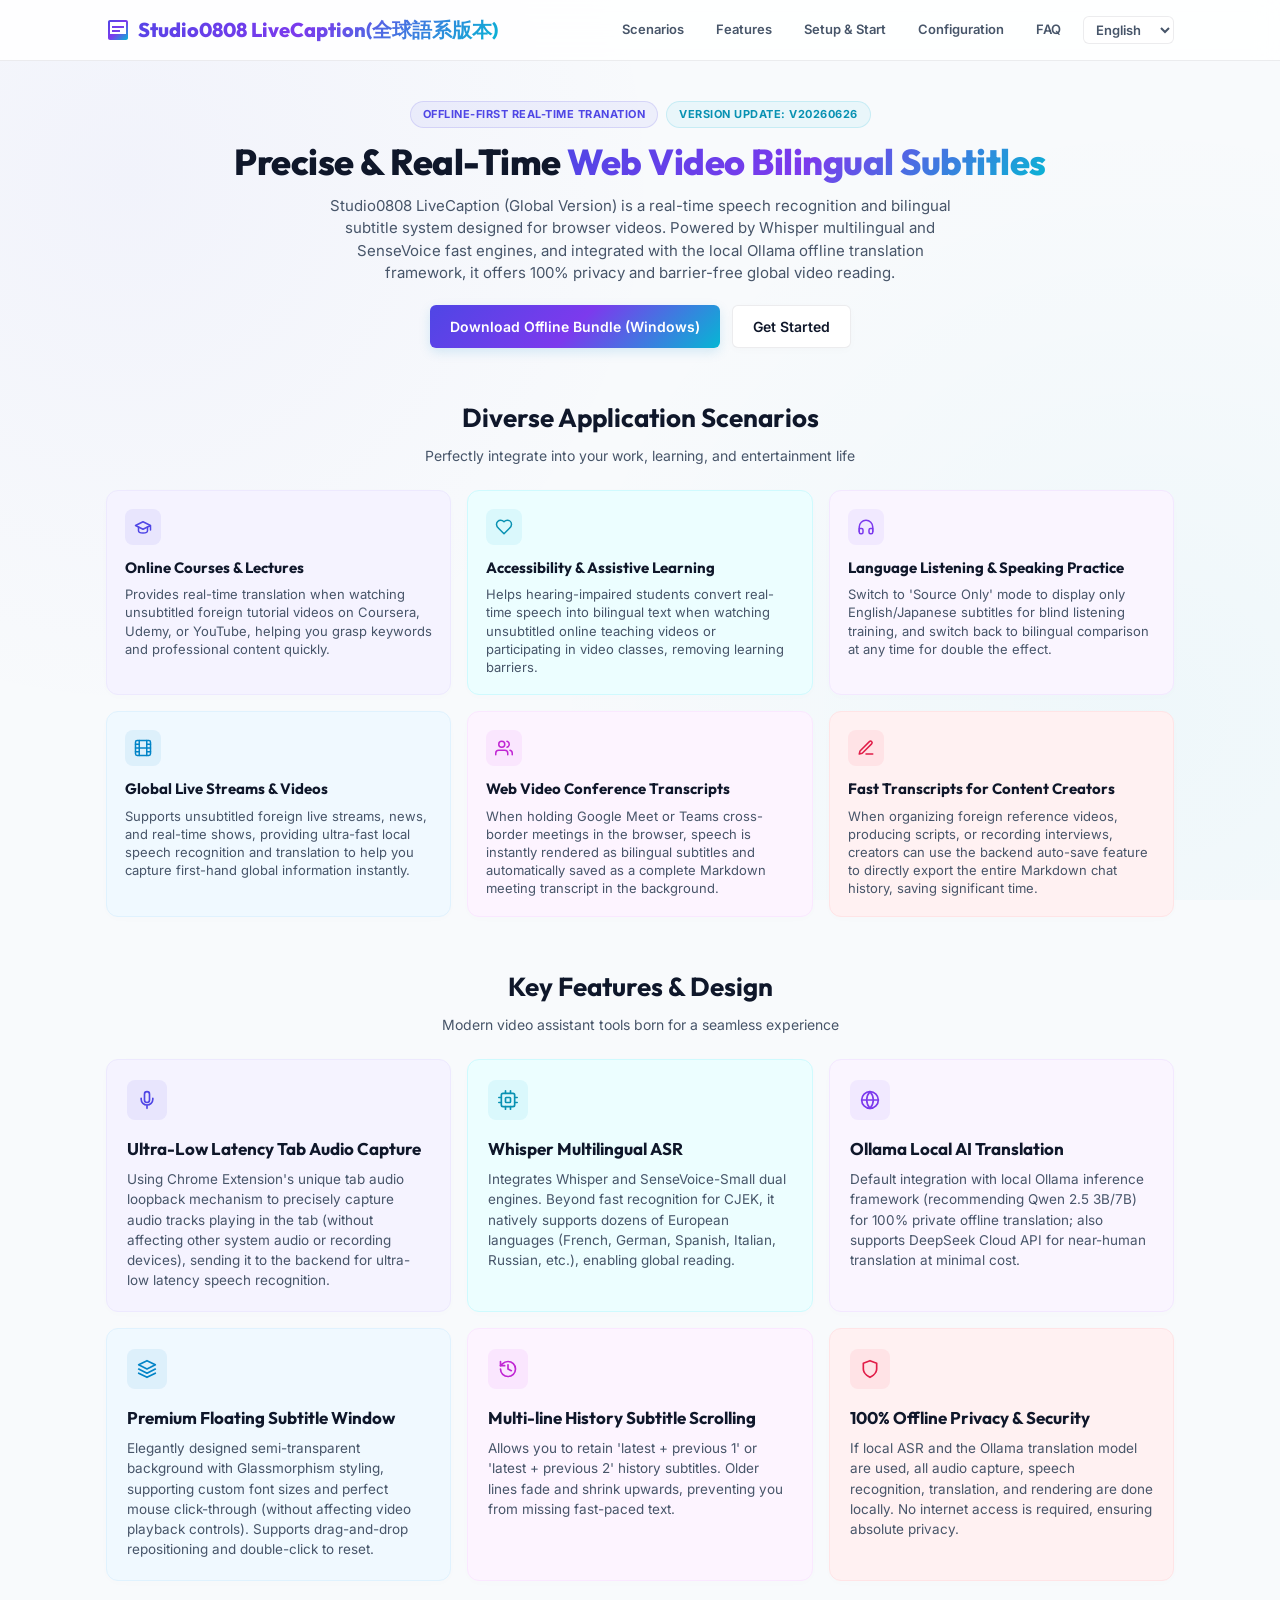
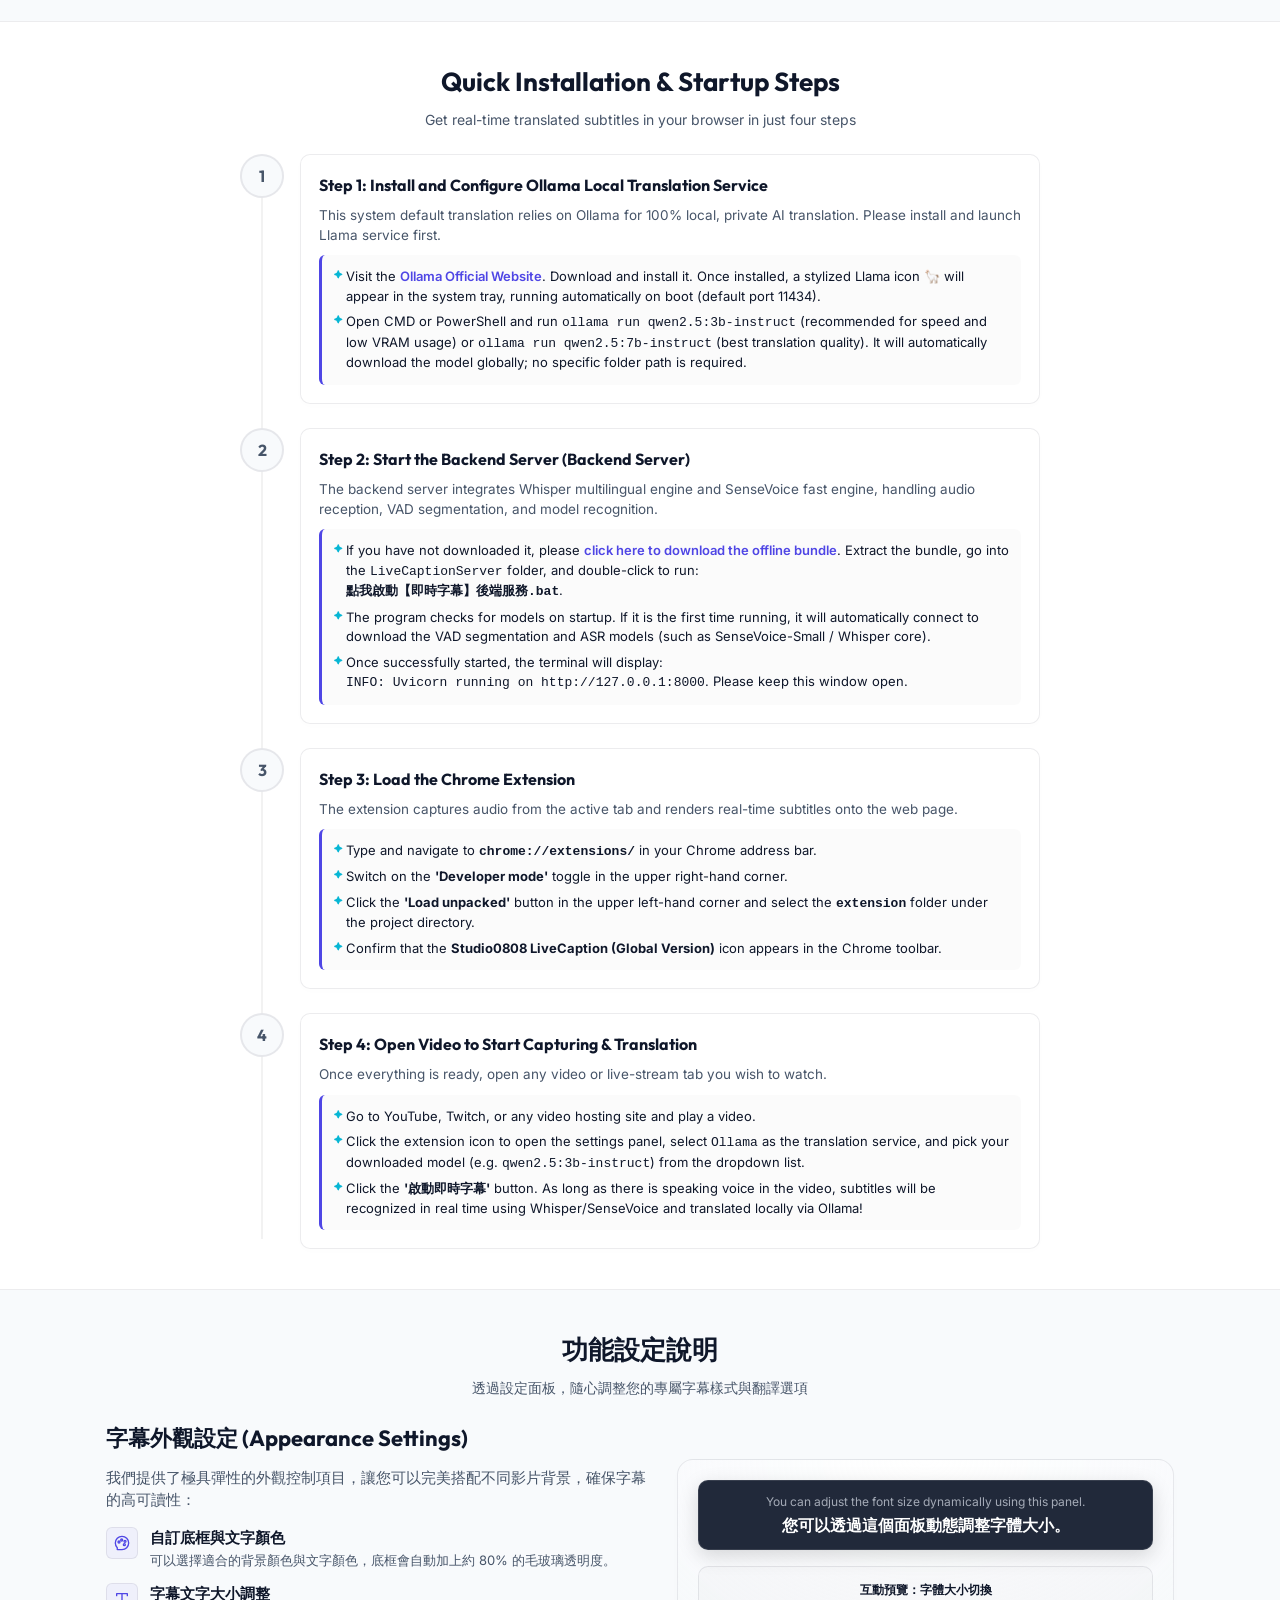
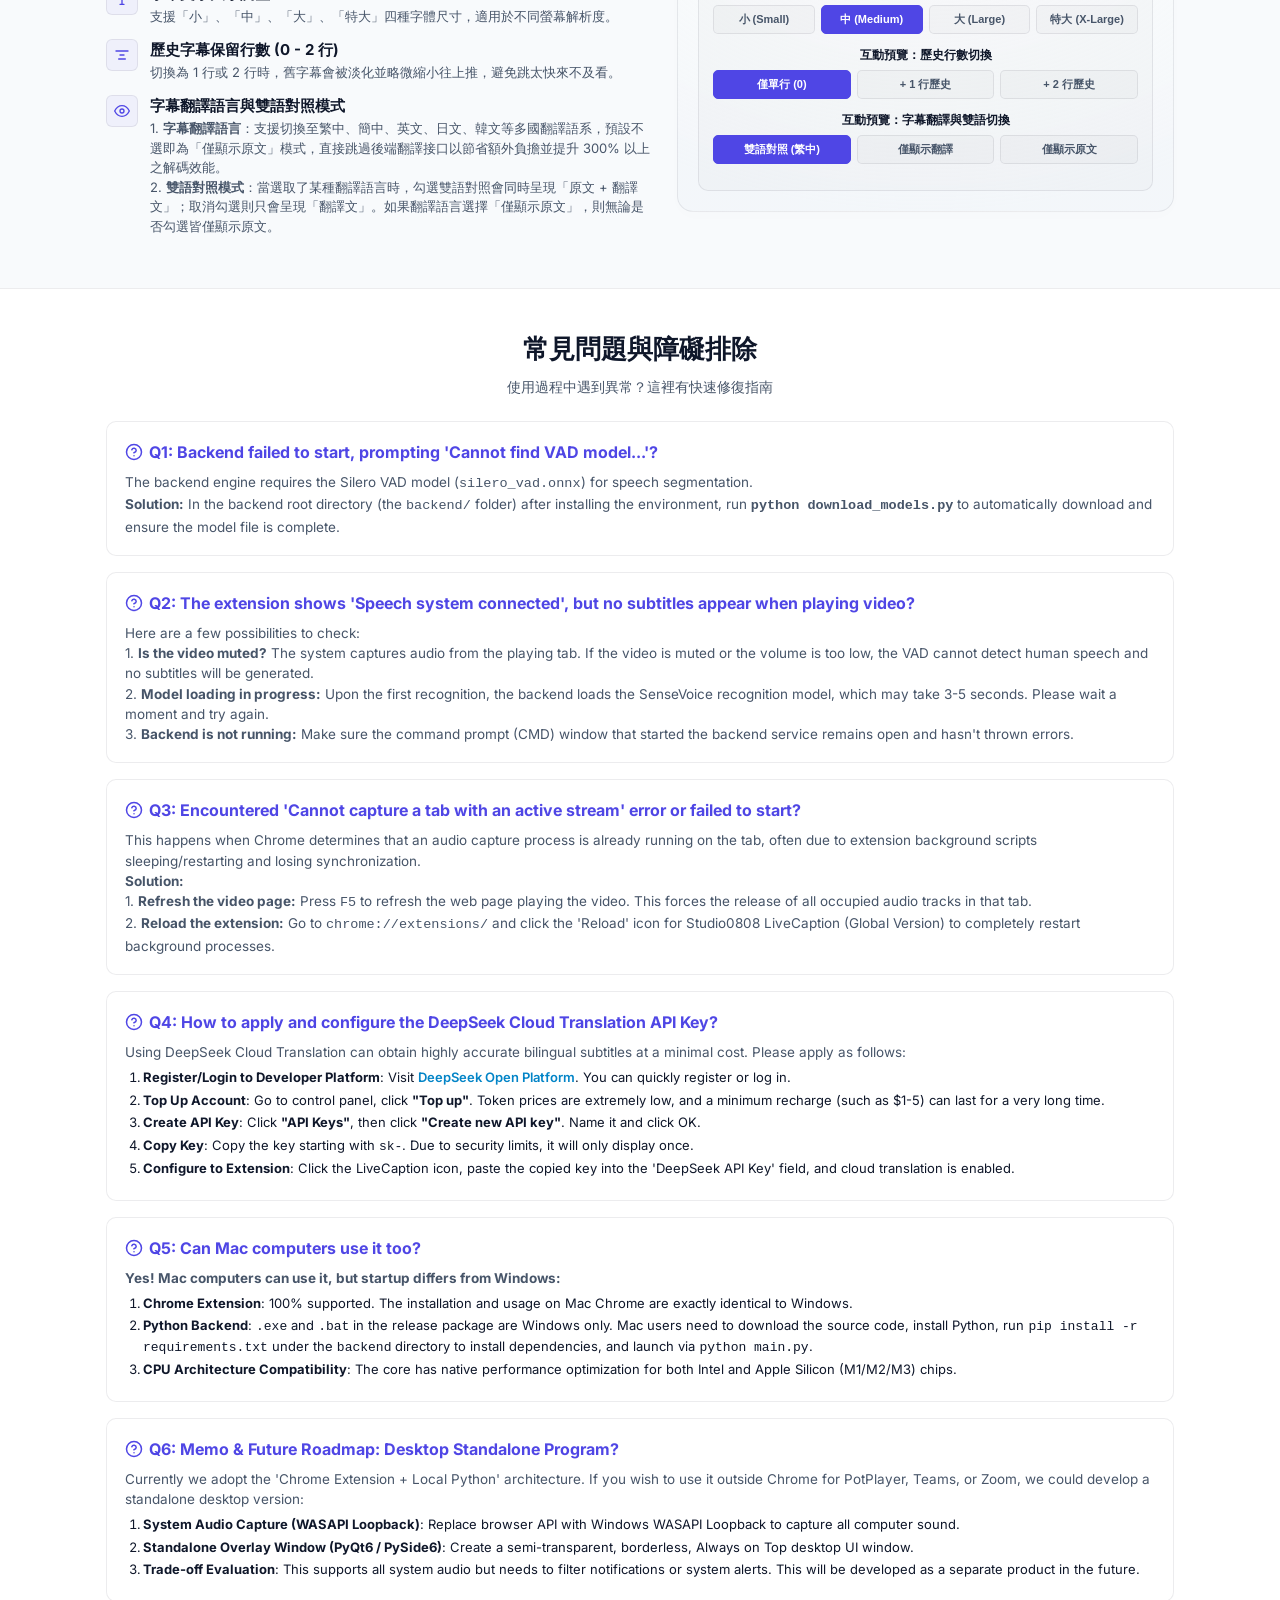
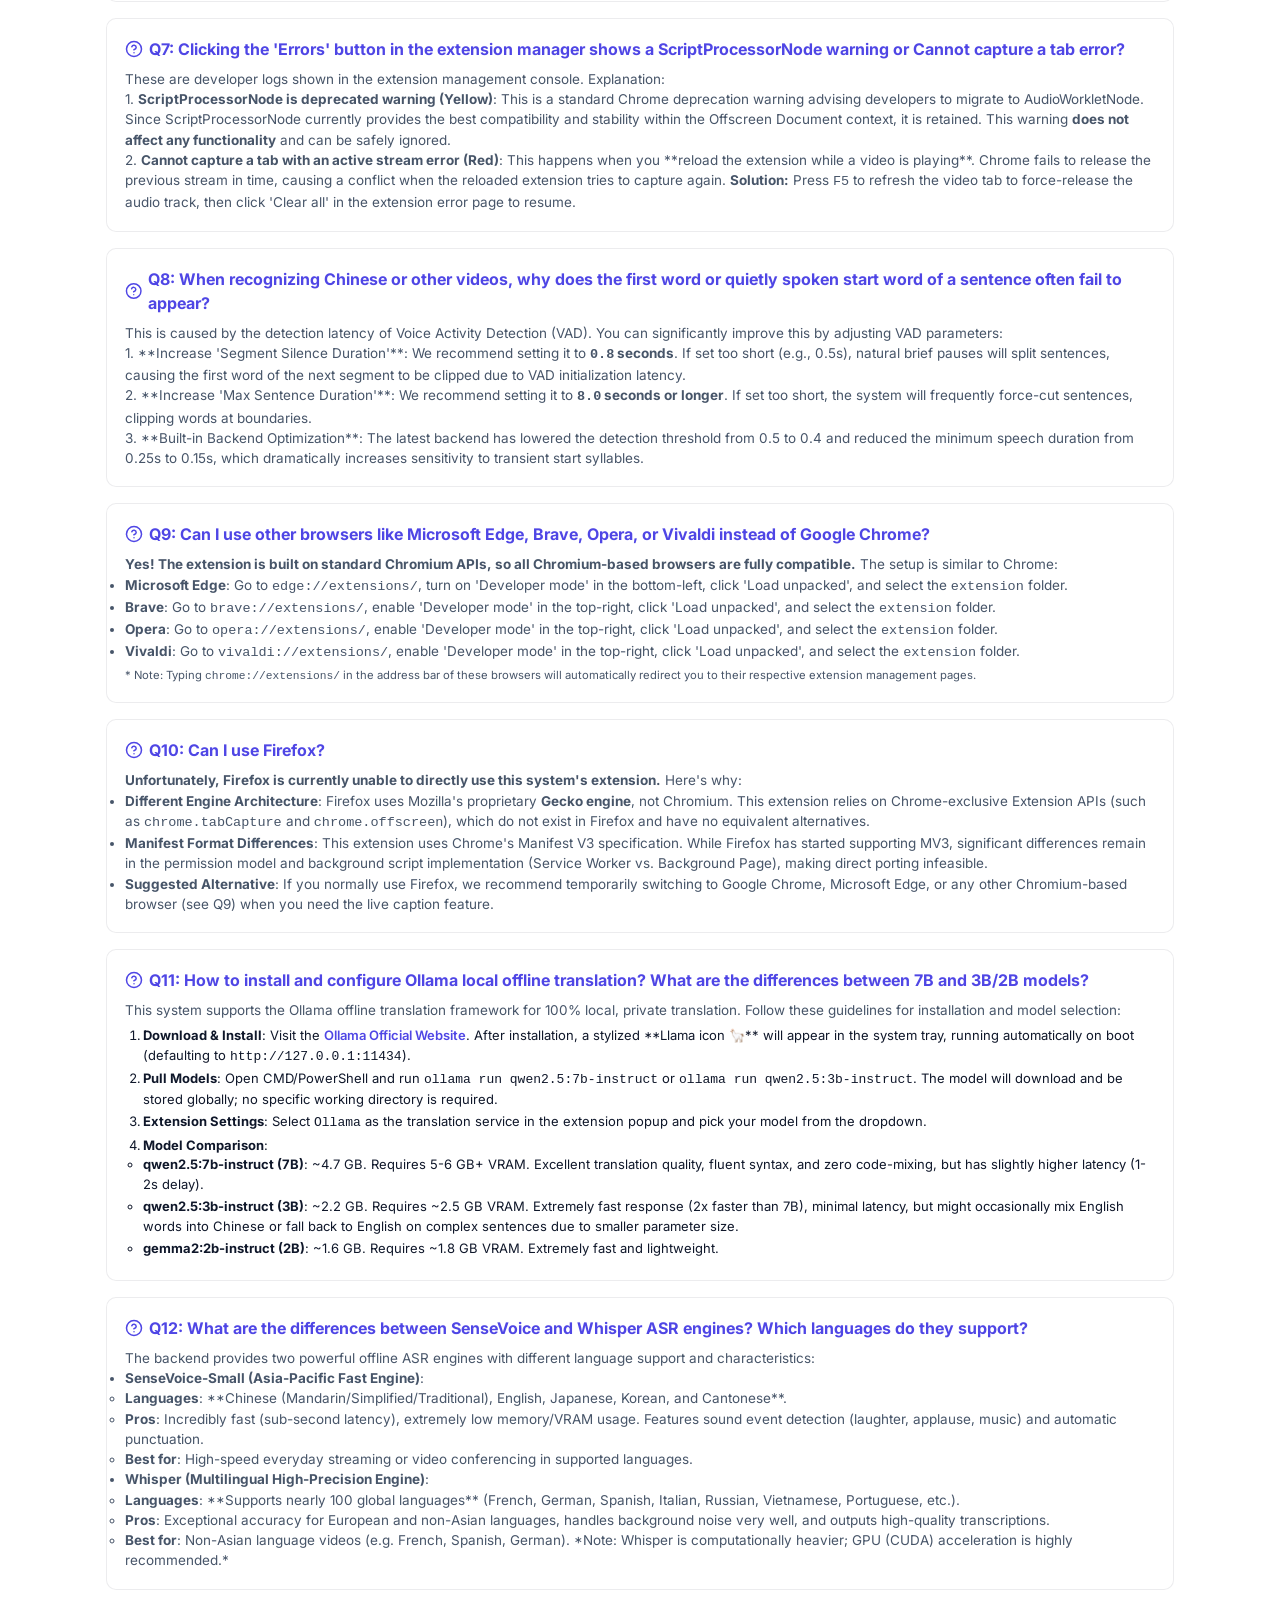
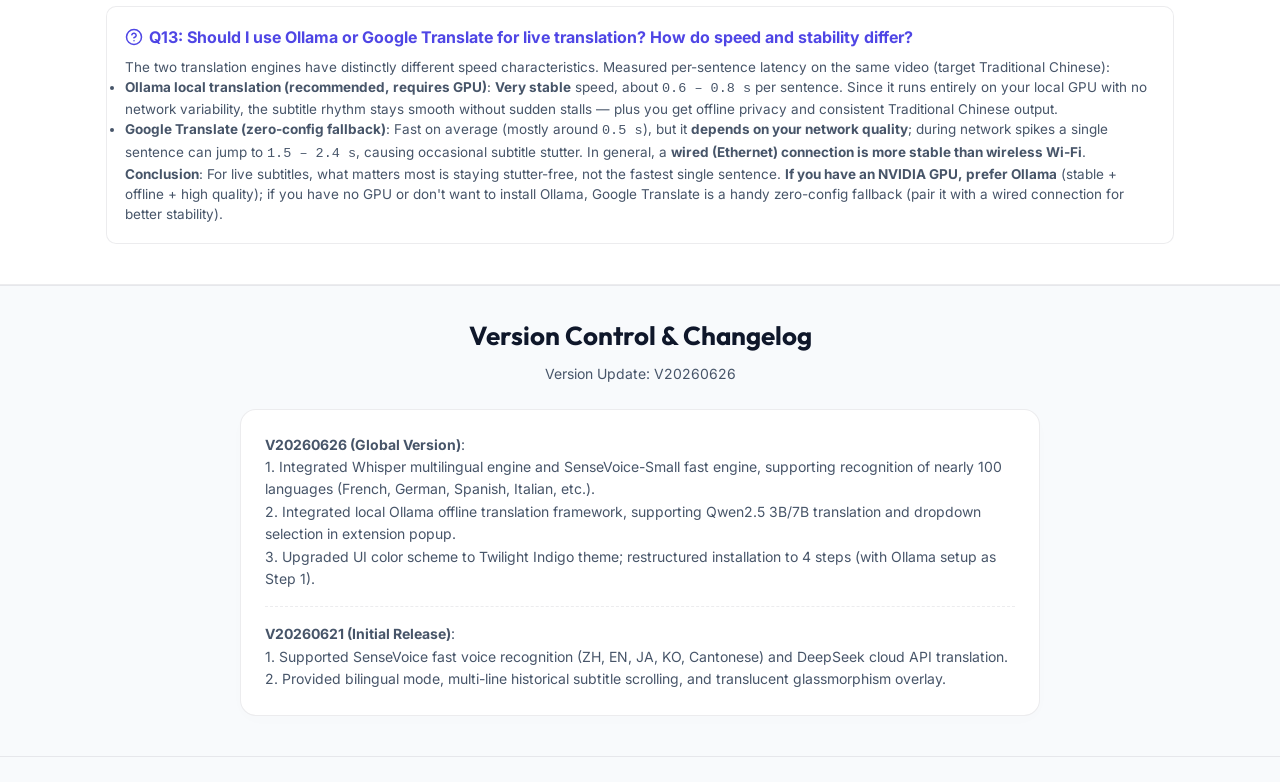
==== commit 127f67b2: "docs: 新增 FAQ 13 - Ollama vs Google 翻譯速度與穩定度比較 (8 語系 + README) - docs FAQ 新增 Q13：Ollama 本機翻譯速度穩定 (~0." ====
--- a/docs/index.html
+++ b/docs/index.html
@@ -1498,6 +1498,17 @@
                 </ul>
               </li>
             </ul>
+          </div>
+        </div>
+
+        <!-- Q13 (Translation Engine Speed: Ollama vs Google) -->
+        <div class="faq-card">
+          <h4>
+            <svg width="18" height="18" viewBox="0 0 24 24" fill="none" stroke="currentColor" stroke-width="2" stroke-linecap="round" stroke-linejoin="round"><circle cx="12" cy="12" r="10"/><path d="M9.09 9a3 3 0 0 1 5.83 1c0 2-3 3-3 3"/><line x1="12" x2="12.01" y1="17" y2="17"/></svg>
+            <span data-i18n="faq13-title">問題 13：即時翻譯要選 Ollama 還是 Google 翻譯？速度與穩定度差在哪？</span>
+          </h4>
+          <div class="faq-desc" data-i18n="faq13-desc">
+            兩種翻譯引擎在速度特性上有明顯差異。實測同一支影片（目標繁體中文）的單句翻譯耗時：<ul><li><strong>Ollama 本機翻譯（推薦，需 GPU）</strong>：速度<strong>非常穩定</strong>，每句約 <code>0.6 ~ 0.8 秒</code>。因為完全在本機 GPU 運算、沒有網路變數，字幕節奏平順、不會突然卡頓，同時兼具離線隱私與繁體一致的優勢。</li><li><strong>Google 翻譯（免設定備援）</strong>：平均速度也很快（多數約 <code>0.5 秒</code>），但<strong>取決於您的網路品質</strong>；網路尖峰時單句可能跳到 <code>1.5 ~ 2.4 秒</code>，造成字幕偶發卡頓。一般而言<strong>有線網路 (Ethernet) 會比無線 Wi-Fi 更穩定</strong>。</li></ul><strong>結論</strong>：即時字幕最在意的是「穩定不卡頓」而非單句最快。<strong>若您有 NVIDIA GPU，建議優先使用 Ollama</strong>（穩定 + 離線 + 高品質）；若無 GPU 或不想安裝 Ollama，Google 翻譯是免設定的好用備援（建議搭配有線網路以提升穩定度）。
           </div>
         </div>
       </div>
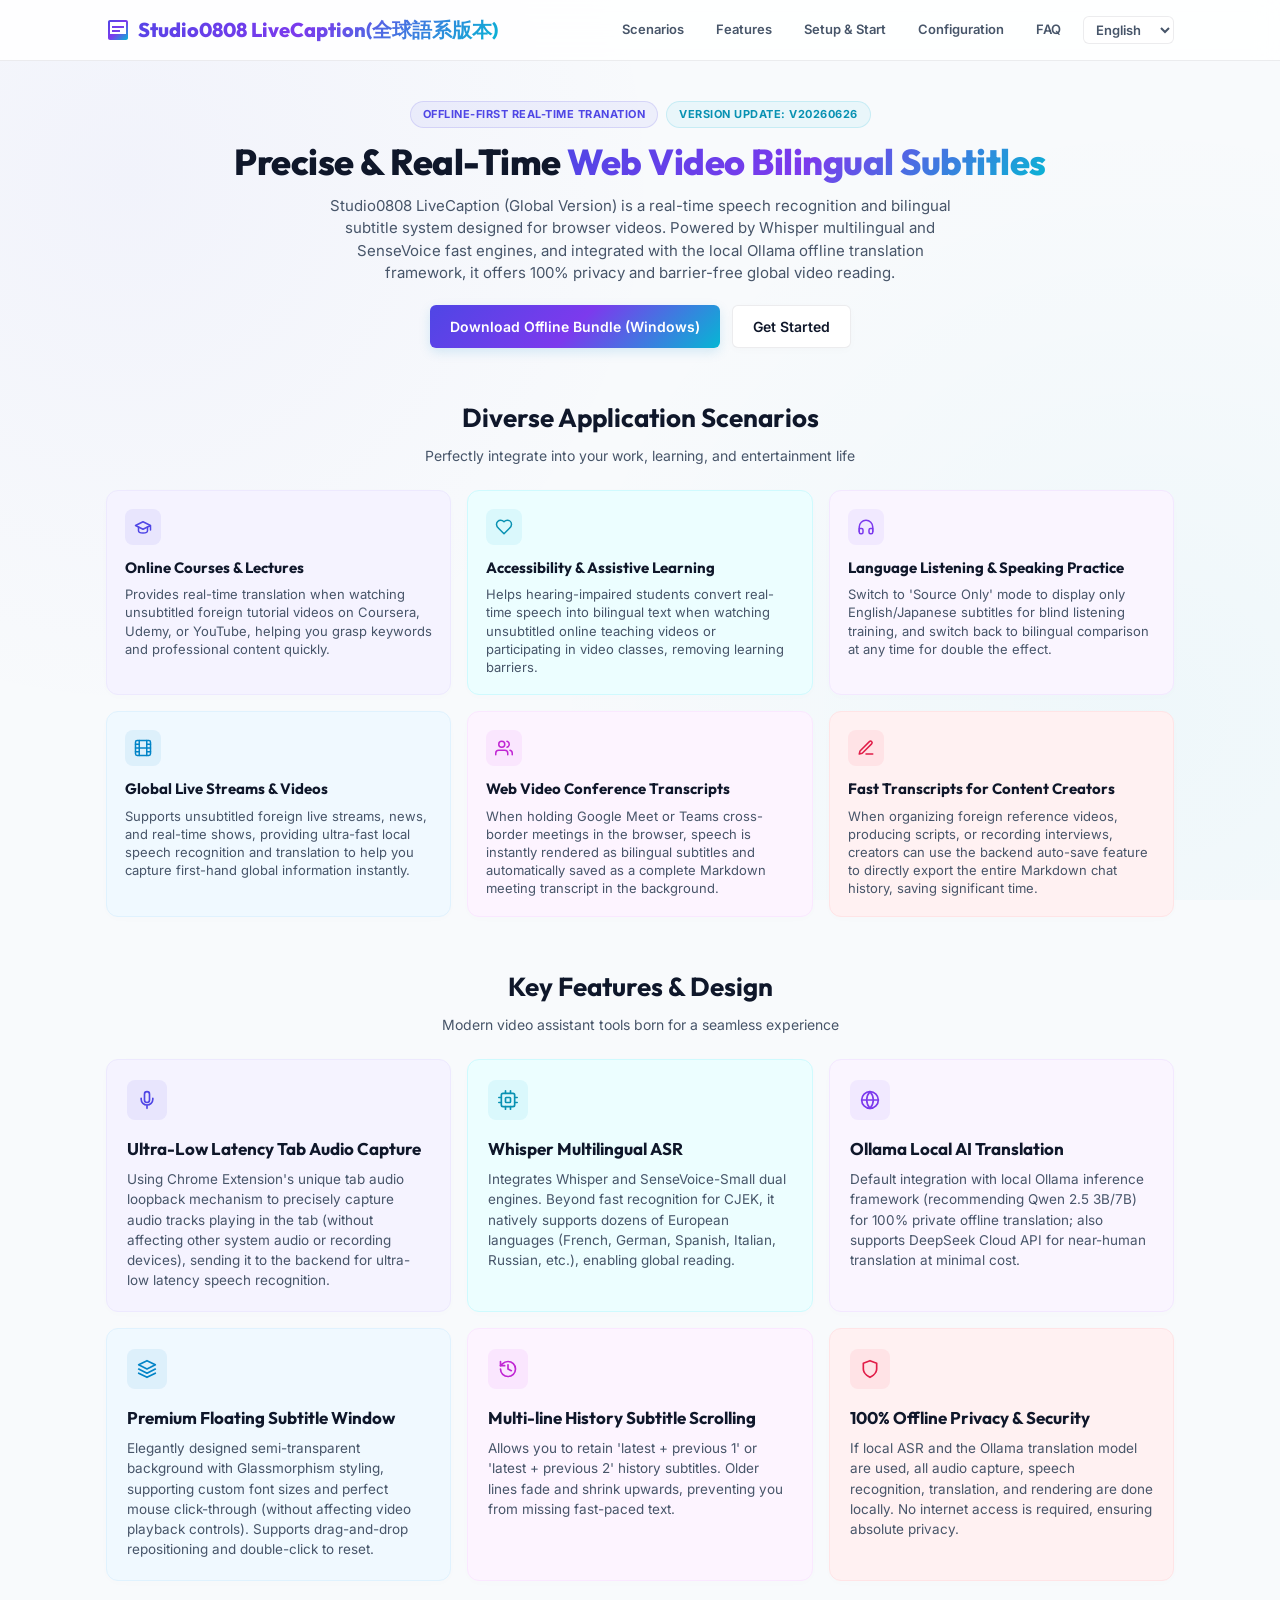
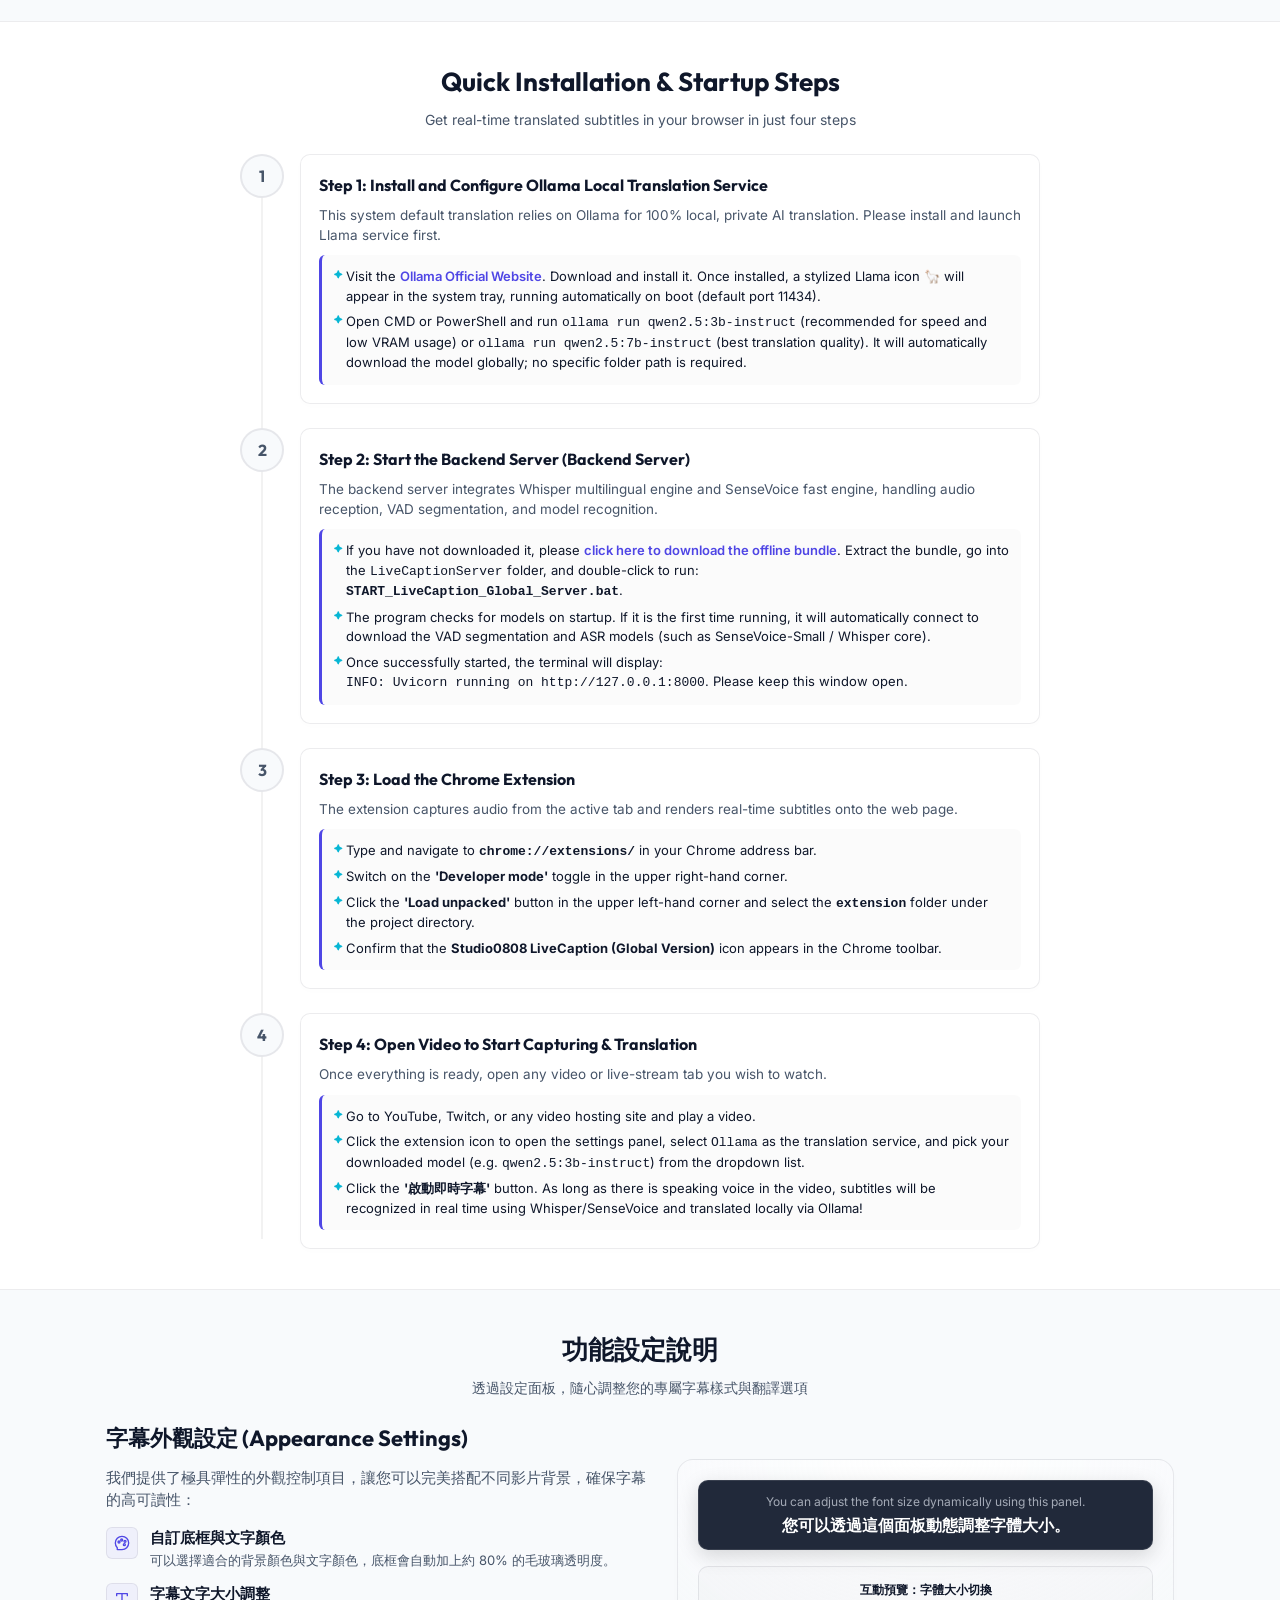
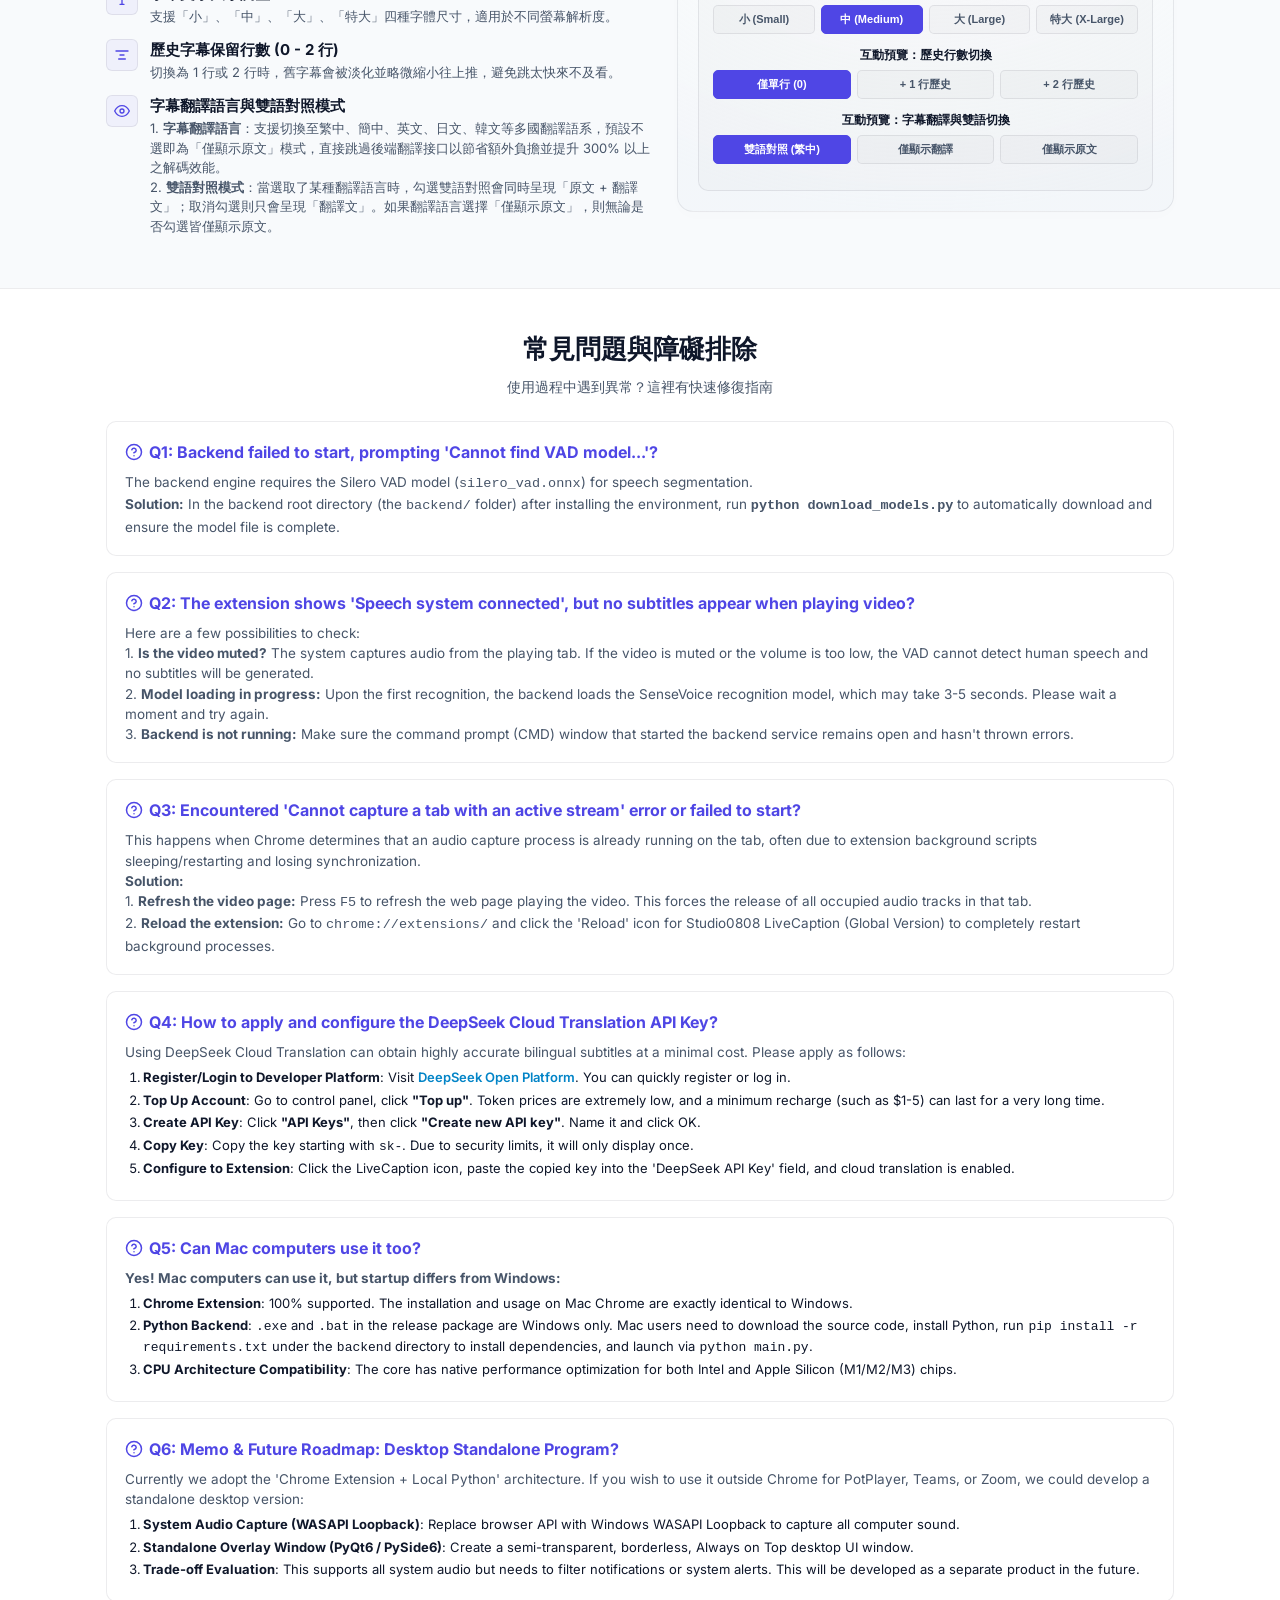
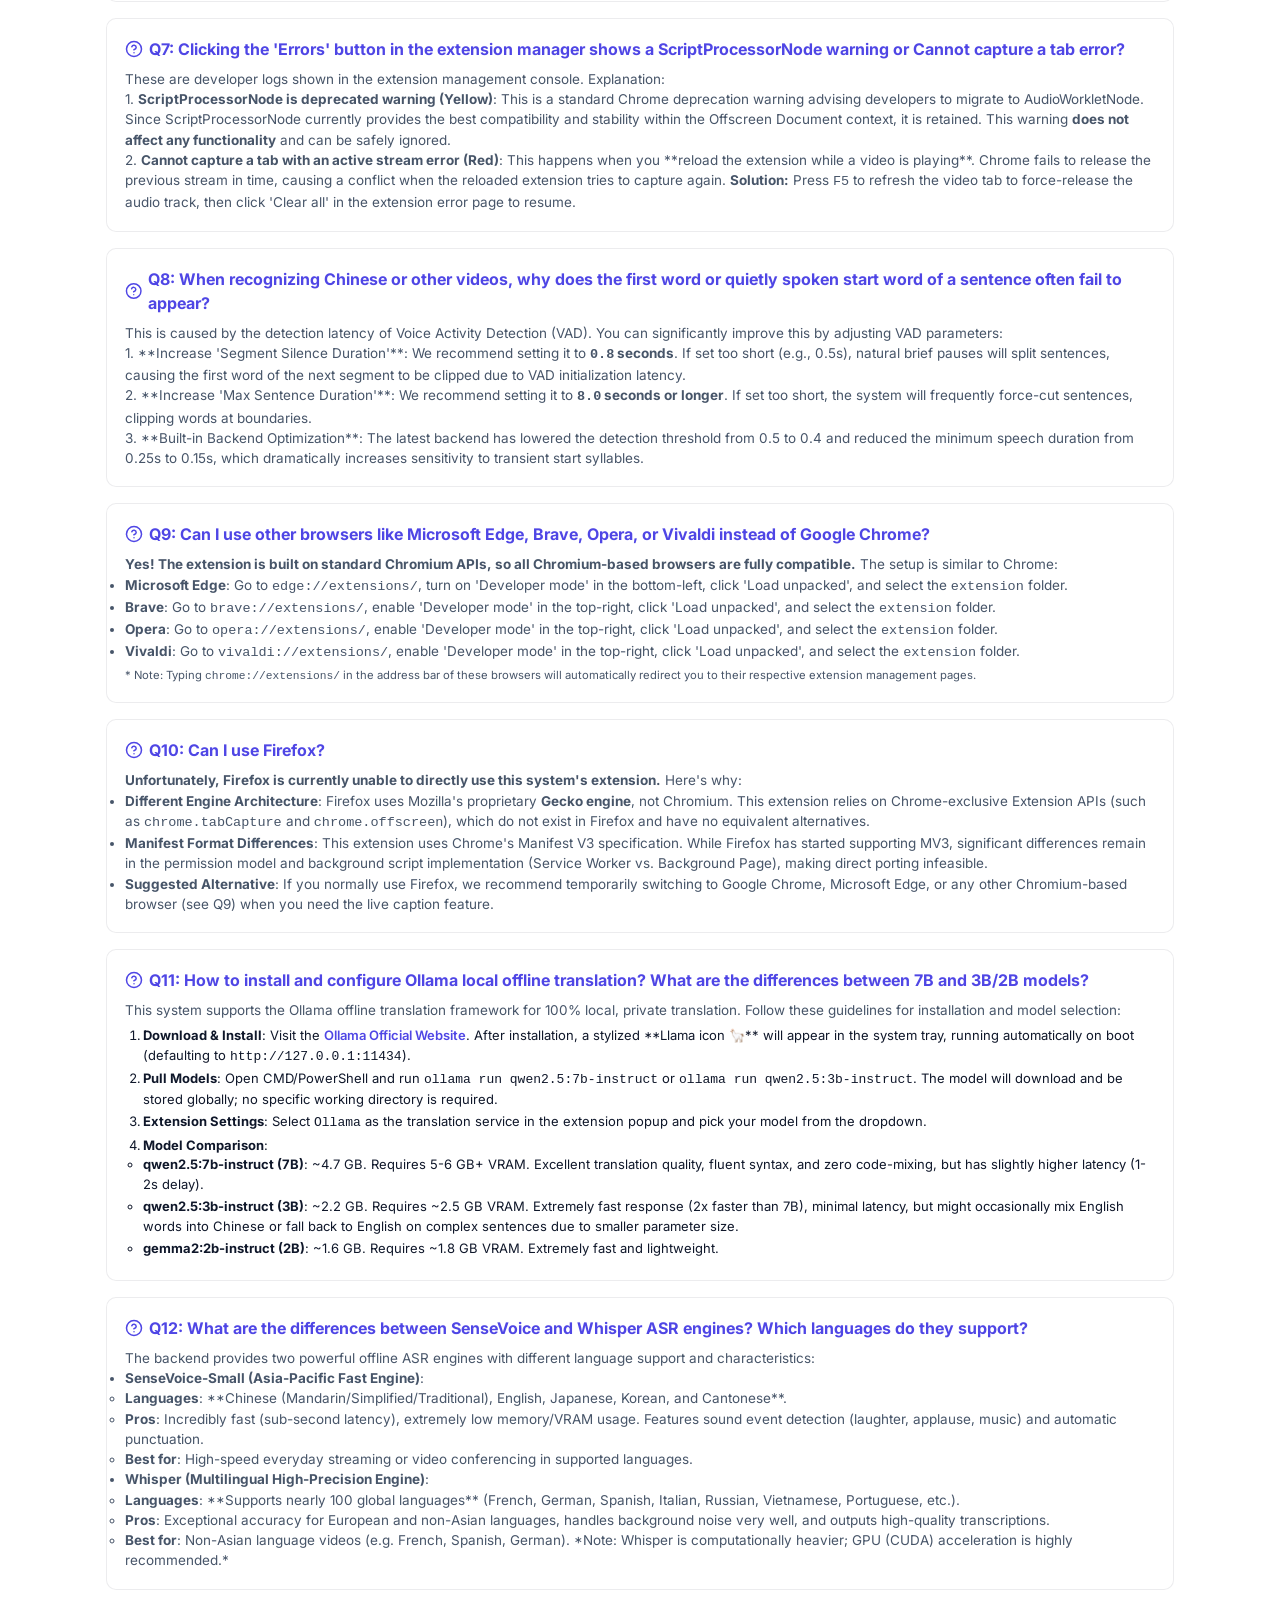
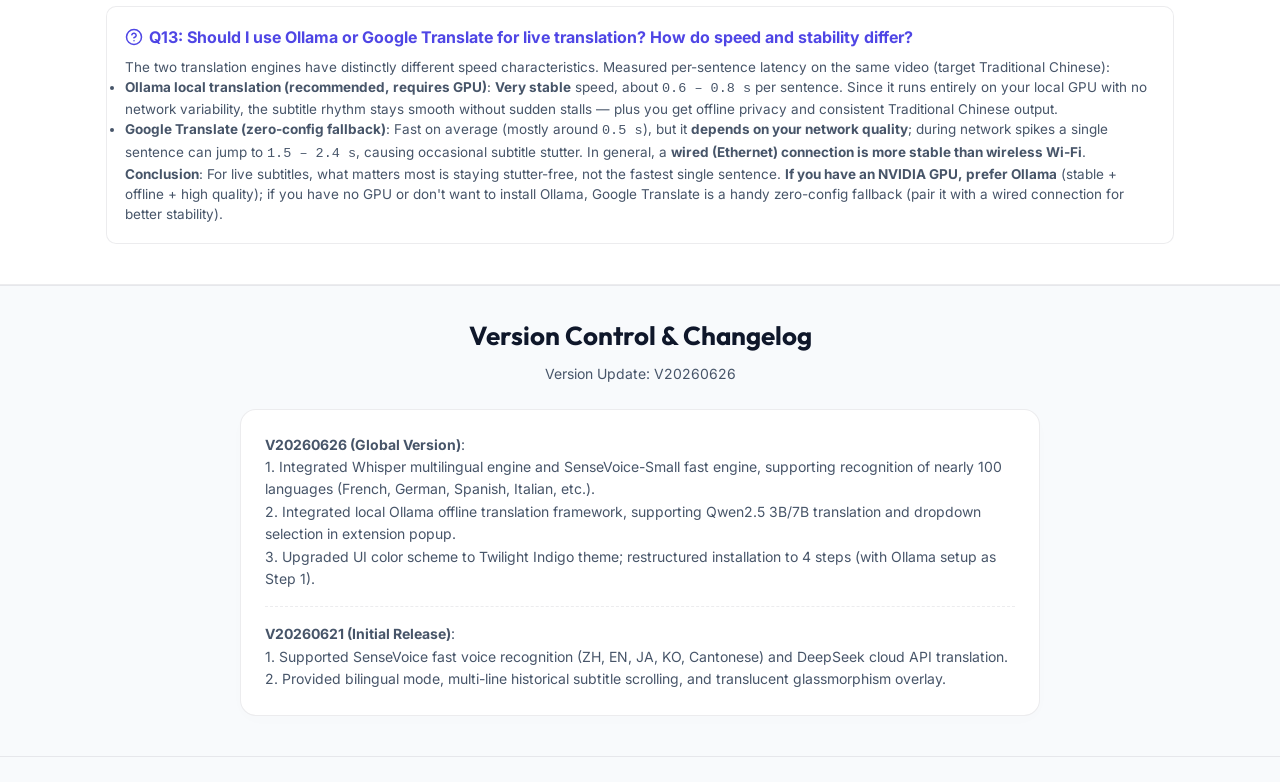
==== commit 1f71cbee: "docs: 更新離線整合包下載連結為新的 Google Drive (V20260626) docs 網頁 (下載按鈕 + 8 語系 step2-d1) 與 README×2 的 Drive 連結 1" ====
--- a/docs/index.html
+++ b/docs/index.html
@@ -913,7 +913,7 @@
       <h1 data-i18n="hero-title">精準、即時的<span>網頁影音雙語字幕</span></h1>
       <p data-i18n="hero-desc">Studio0808 LiveCaption(全球語系版本) 是一套專為瀏覽器影片設計的即時語音識別與雙語字幕翻譯系統。完全在您的本機電腦執行，擁有 100% 的隱私保護與極低延遲的速度。</p>
       <div class="hero-buttons">
-        <a href="https://drive.google.com/file/d/1mepxzOthPV2NeWjwenk8yNsSSB0vaJGF/view?usp=sharing" target="_blank" class="btn btn-primary" data-i18n="btn-download">下載離線整合包 (Windows)</a>
+        <a href="https://drive.google.com/file/d/1FMWvPvIfw3KsGquizbHZj24yVxkOPg7a/view?usp=sharing" target="_blank" class="btn btn-primary" data-i18n="btn-download">下載離線整合包 (Windows)</a>
         <a href="#steps" class="btn btn-secondary" data-i18n="btn-start">開始使用</a>
       </div>
     </div>
@@ -1130,7 +1130,7 @@
             <p data-i18n="step2-desc">後端伺服器內建了 Whisper 多國語言高精度引擎與 SenseVoice 極速引擎，負責接收音訊、斷句與模型辨識。</p>
             <div class="step-details">
               <ul>
-                <li data-i18n="step2-d1">若您尚未下載，請先 <a href="https://drive.google.com/file/d/1mepxzOthPV2NeWjwenk8yNsSSB0vaJGF/view?usp=sharing" target="_blank" style="color: var(--accent-color); font-weight: 600; text-decoration: none;">點此下載離線整合包</a>。解壓縮後，進入【LiveCaptionServer】資料夾雙擊執行：<br><strong><code>點我啟動【即時字幕】後端服務.bat</code></strong>。</li>
+                <li data-i18n="step2-d1">若您尚未下載，請先 <a href="https://drive.google.com/file/d/1FMWvPvIfw3KsGquizbHZj24yVxkOPg7a/view?usp=sharing" target="_blank" style="color: var(--accent-color); font-weight: 600; text-decoration: none;">點此下載離線整合包</a>。解壓縮後，進入【LiveCaptionServer】資料夾雙擊執行：<br><strong><code>點我啟動【即時字幕】後端服務.bat</code></strong>。</li>
                 <li data-i18n="step2-d2">程式啟動時會檢測模型，若是首次辨識，後端會自動下載並加載 VAD 斷句與語音辨識模型（如 SenseVoice-Small / Whisper 核心）。</li>
                 <li data-i18n="step2-d3">啟動成功後，終端機將顯示：<br><code>INFO: Uvicorn running on http://127.0.0.1:8000</code>，請保持該視窗開啟。</li>
               </ul>
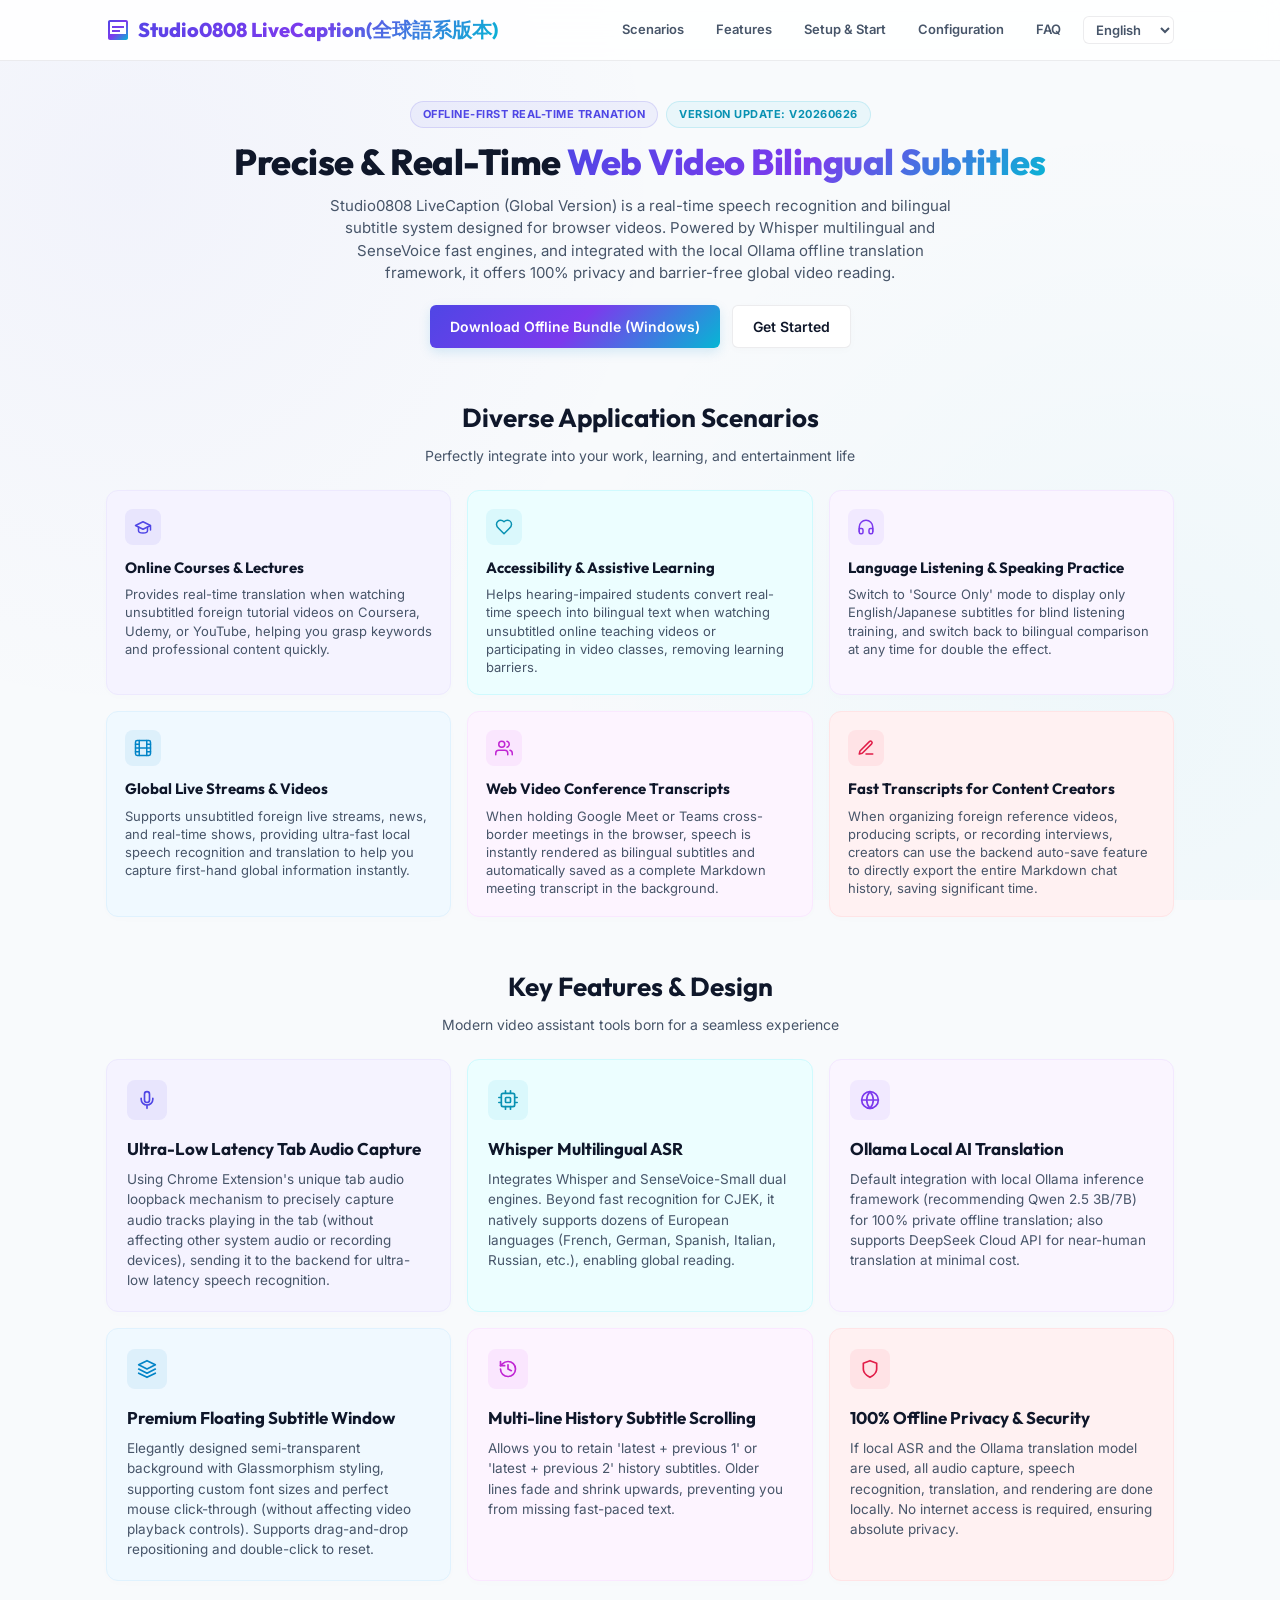
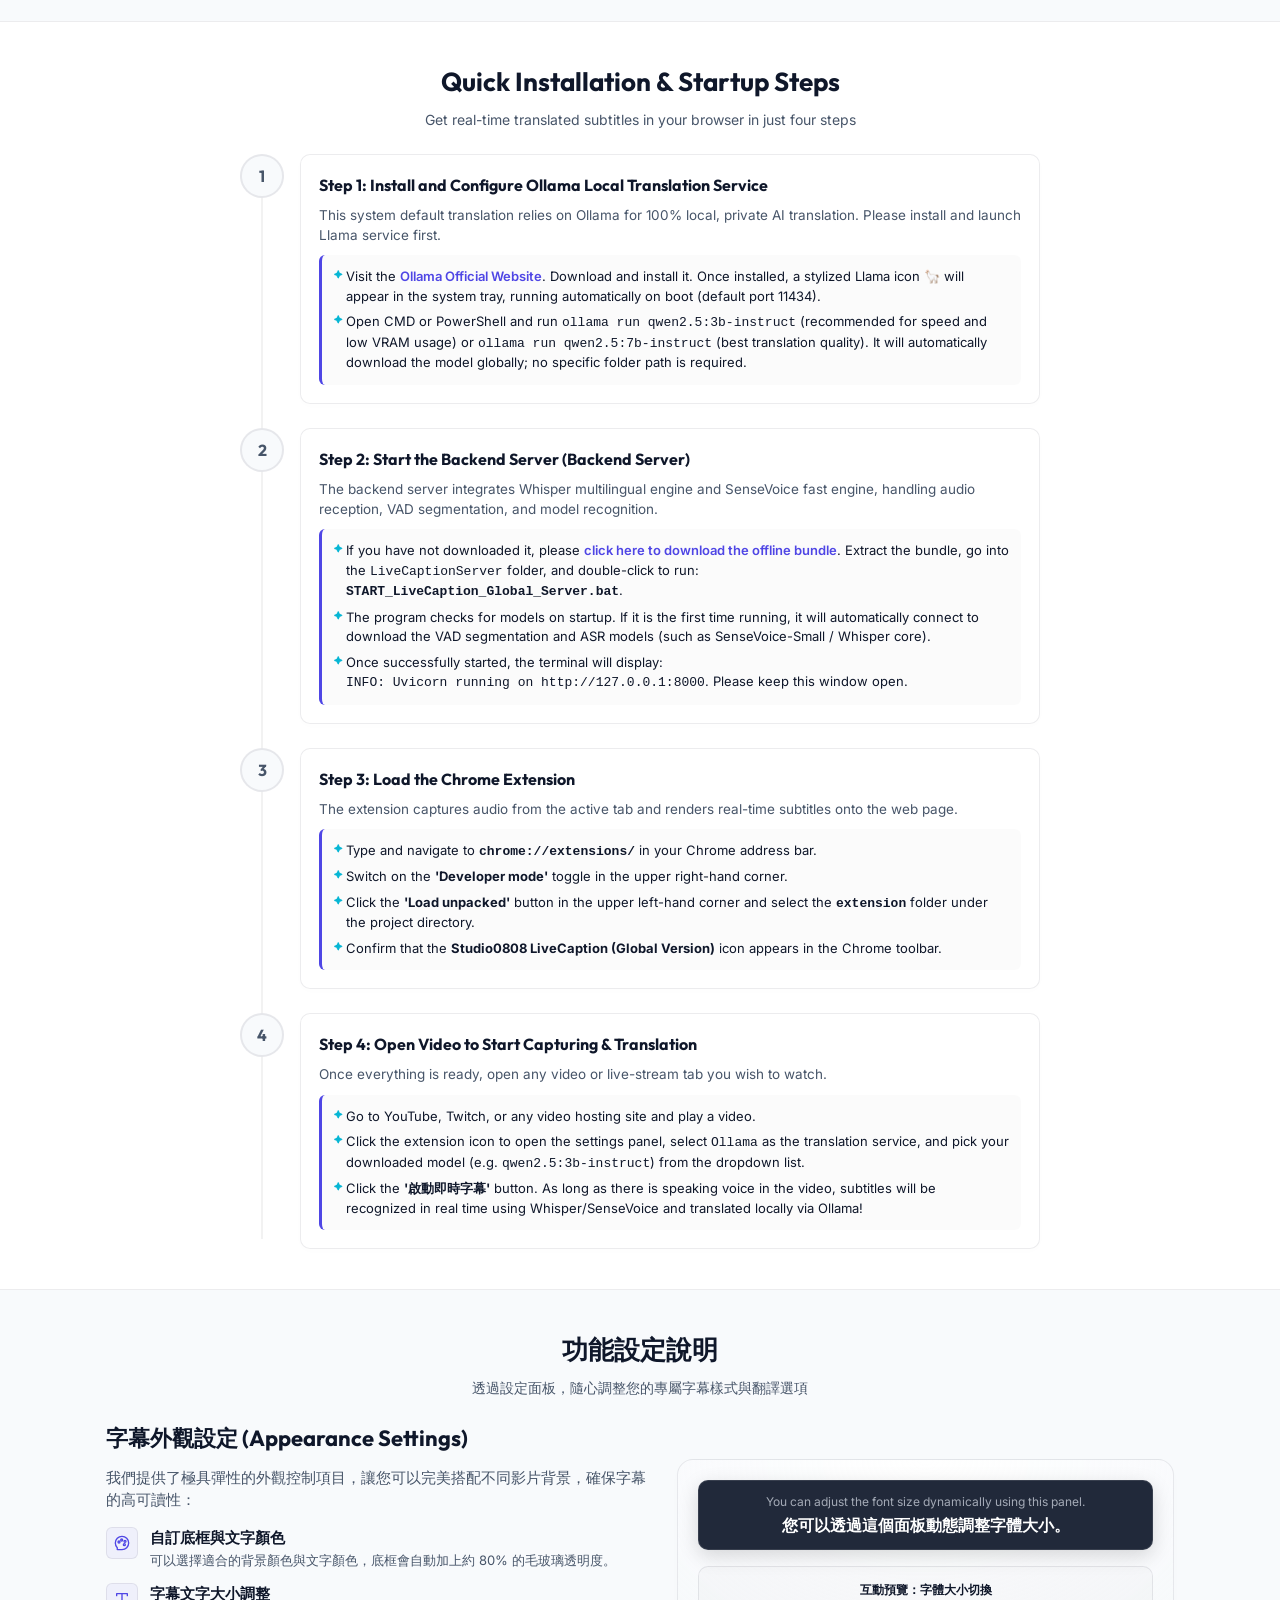
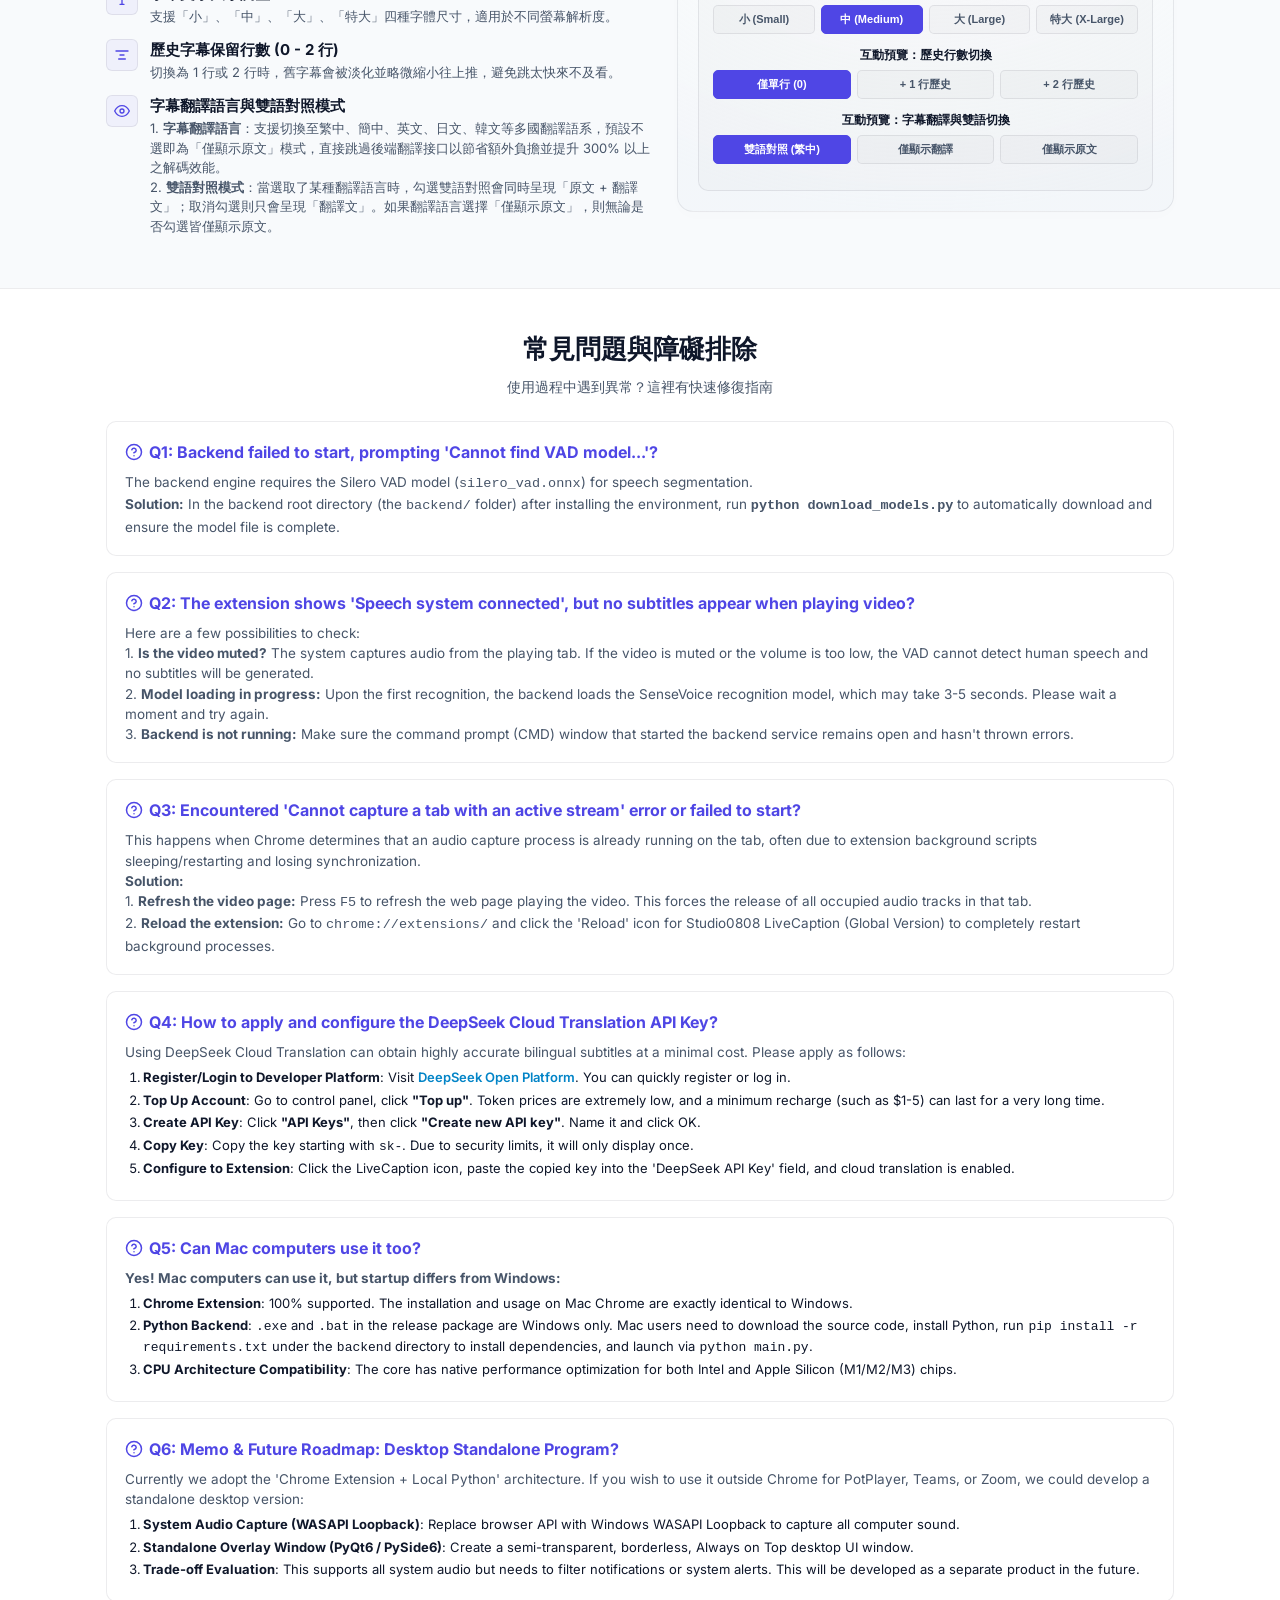
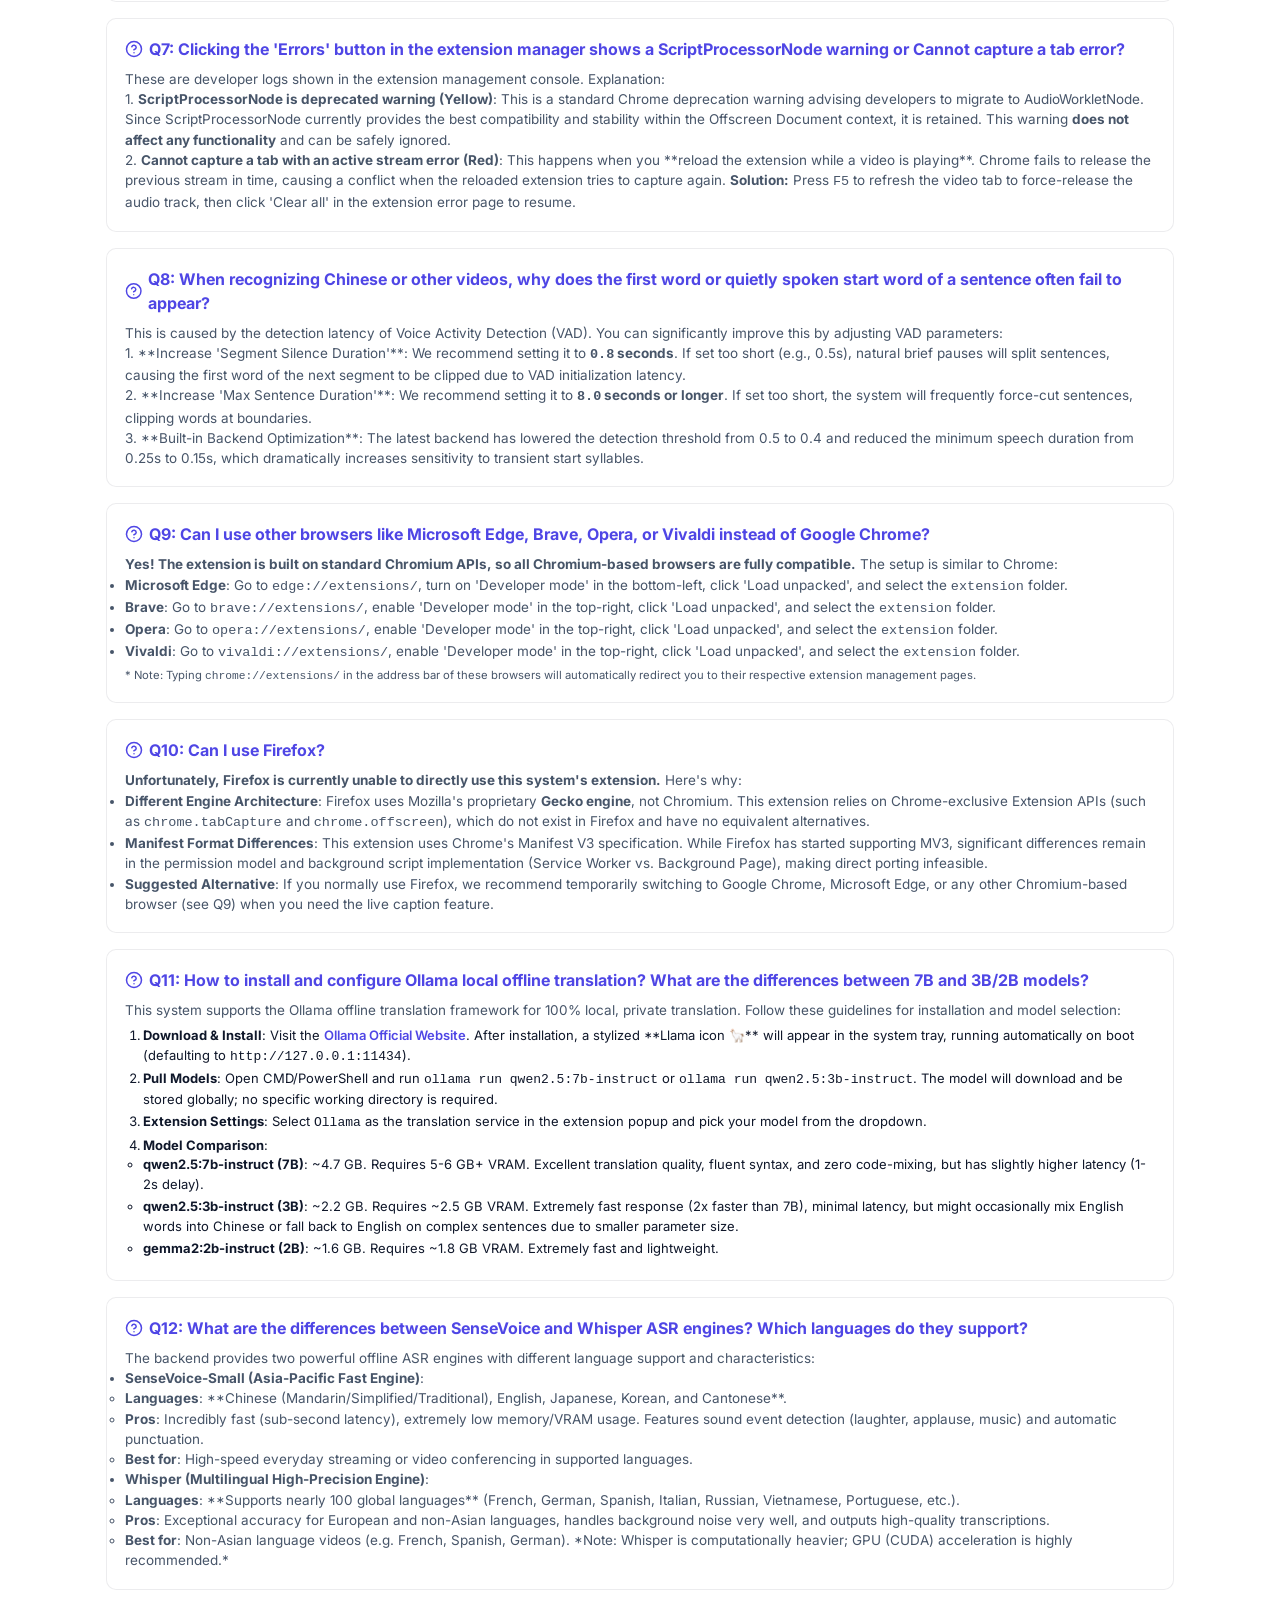
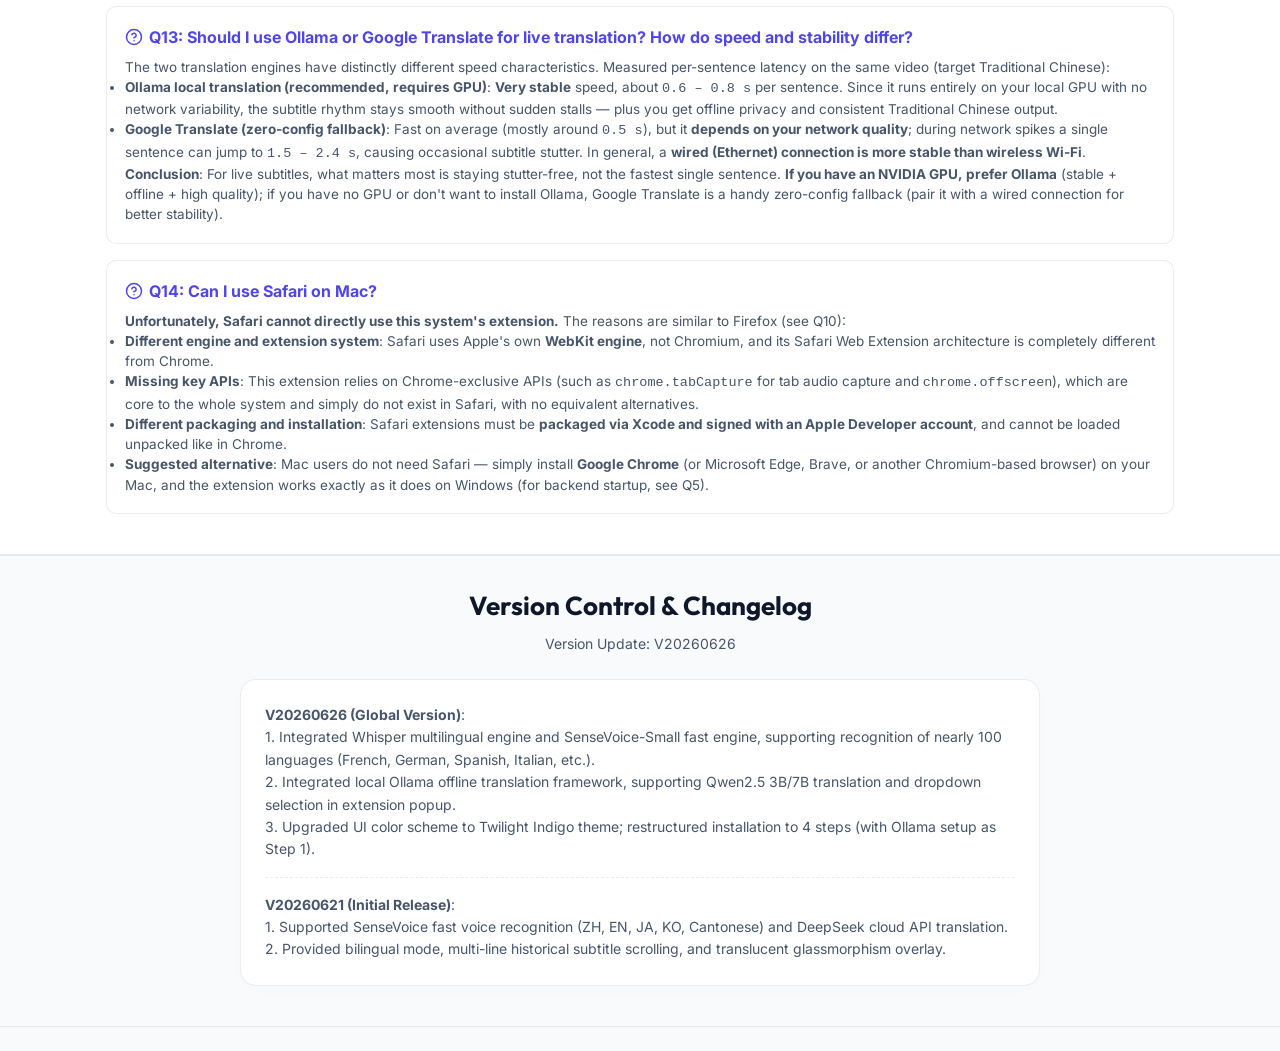
==== commit 3968efca: "docs: 新增 FAQ 14 - Mac Safari 瀏覽器無法使用本外掛的說明 (8 語系) 比照 Firefox (Q10)：Safari 用 WebKit、缺 chrome.tabCaptu" ====
--- a/docs/index.html
+++ b/docs/index.html
@@ -1511,6 +1511,17 @@
             兩種翻譯引擎在速度特性上有明顯差異。實測同一支影片（目標繁體中文）的單句翻譯耗時：<ul><li><strong>Ollama 本機翻譯（推薦，需 GPU）</strong>：速度<strong>非常穩定</strong>，每句約 <code>0.6 ~ 0.8 秒</code>。因為完全在本機 GPU 運算、沒有網路變數，字幕節奏平順、不會突然卡頓，同時兼具離線隱私與繁體一致的優勢。</li><li><strong>Google 翻譯（免設定備援）</strong>：平均速度也很快（多數約 <code>0.5 秒</code>），但<strong>取決於您的網路品質</strong>；網路尖峰時單句可能跳到 <code>1.5 ~ 2.4 秒</code>，造成字幕偶發卡頓。一般而言<strong>有線網路 (Ethernet) 會比無線 Wi-Fi 更穩定</strong>。</li></ul><strong>結論</strong>：即時字幕最在意的是「穩定不卡頓」而非單句最快。<strong>若您有 NVIDIA GPU，建議優先使用 Ollama</strong>（穩定 + 離線 + 高品質）；若無 GPU 或不想安裝 Ollama，Google 翻譯是免設定的好用備援（建議搭配有線網路以提升穩定度）。
           </div>
         </div>
+
+        <!-- Q14 (Safari / Mac browser) -->
+        <div class="faq-card">
+          <h4>
+            <svg width="18" height="18" viewBox="0 0 24 24" fill="none" stroke="currentColor" stroke-width="2" stroke-linecap="round" stroke-linejoin="round"><circle cx="12" cy="12" r="10"/><path d="M9.09 9a3 3 0 0 1 5.83 1c0 2-3 3-3 3"/><line x1="12" x2="12.01" y1="17" y2="17"/></svg>
+            <span data-i18n="faq14-title">問題 14：Mac 的 Safari 瀏覽器可以使用嗎？</span>
+          </h4>
+          <div class="faq-desc" data-i18n="faq14-desc">
+            <strong>很遺憾，Safari 目前無法直接使用本系統的外掛。</strong>原因與 Firefox 類似（詳見問題 10）：<ul><li><strong>引擎與擴充系統不同</strong>：Safari 使用 Apple 自家的 <strong>WebKit 引擎</strong>，並非 Chromium 核心，其擴充功能（Safari Web Extension）架構與 Chrome 完全不同。</li><li><strong>缺少關鍵 API</strong>：本外掛依賴 Chrome 專屬的擴充 API（如分頁音訊擷取 <code>chrome.tabCapture</code>、<code>chrome.offscreen</code> 等），這些是整套系統運作的核心，在 Safari 中完全不存在，也沒有替代方案。</li><li><strong>打包與安裝方式不同</strong>：Safari 擴充必須透過 <strong>Xcode 打包並以 Apple 開發者帳號簽署</strong>，無法像 Chrome 一樣直接「載入已解壓縮擴充功能」。</li><li><strong>建議替代方案</strong>：Mac 使用者無須使用 Safari，只要在 Mac 上安裝 <strong>Google Chrome</strong>（或 Microsoft Edge、Brave 等 Chromium 核心瀏覽器），外掛運作方式即與 Windows 完全相同（後端啟動方式請參考問題 5）。</li></ul>
+          </div>
+        </div>
       </div>
 
     </div>
@@ -1537,7 +1548,7 @@
   <!-- Footer -->
   <footer>
     <div class="container">
-      <p><span data-i18n="footer-text">&copy; 2026 Studio0808 智造實驗室. All rights reserved. </span><a href="https://mail.google.com/mail/?view=cm&fs=1&to=begin0808@gmail.com" target="_blank" style="color: var(--accent-color); text-decoration: none; font-weight: 600; margin-left: 8px;" data-i18n="footer-contact">✉ 寫信給我</a></p>
+      <p><span data-i18n="footer-text">© 2026 <a href="https://begin0808.github.io/studio0808/" target="_blank" style="color: var(--accent-color); text-decoration: none; font-weight: 600;">Studio0808 智造實驗室</a>. All rights reserved. </span><a href="https://mail.google.com/mail/?view=cm&fs=1&to=begin0808@gmail.com" target="_blank" style="color: var(--accent-color); text-decoration: none; font-weight: 600; margin-left: 8px;" data-i18n="footer-contact">✉ 寫信給我</a></p>
     </div>
   </footer>
 
